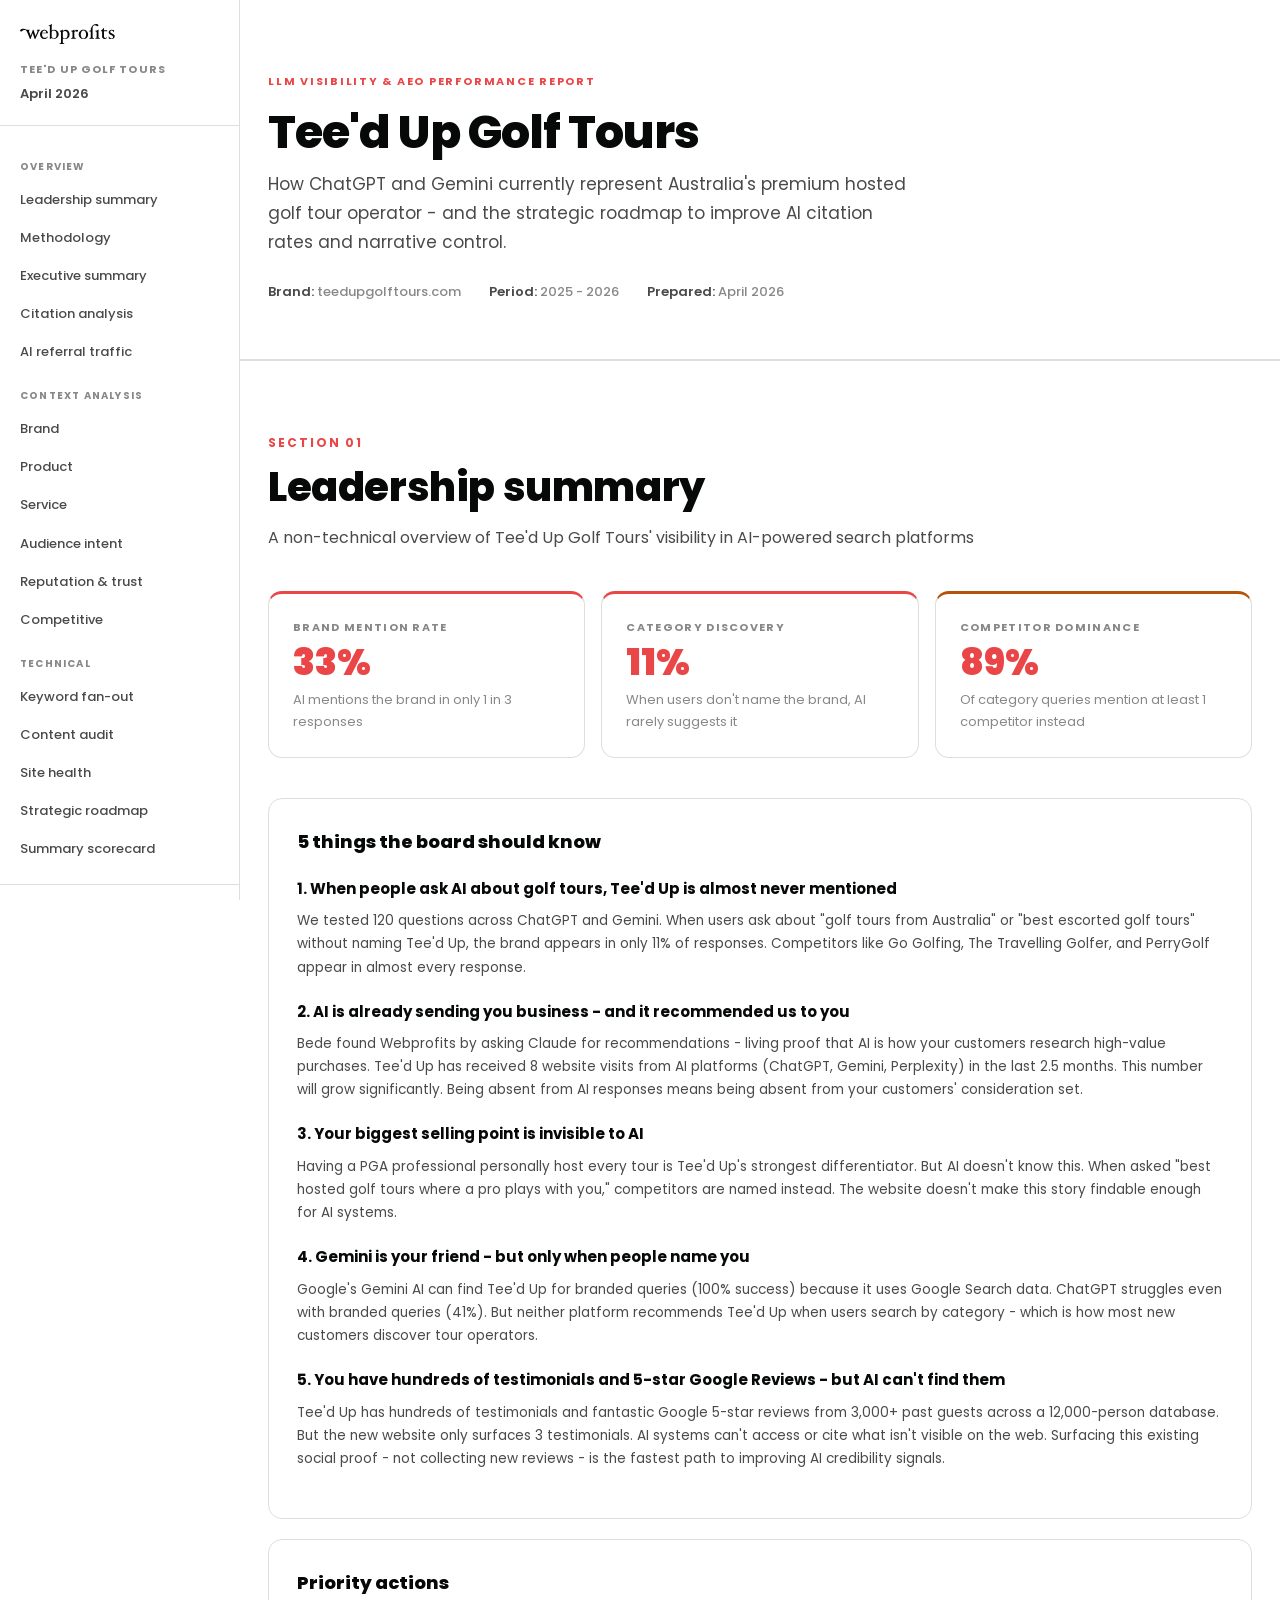
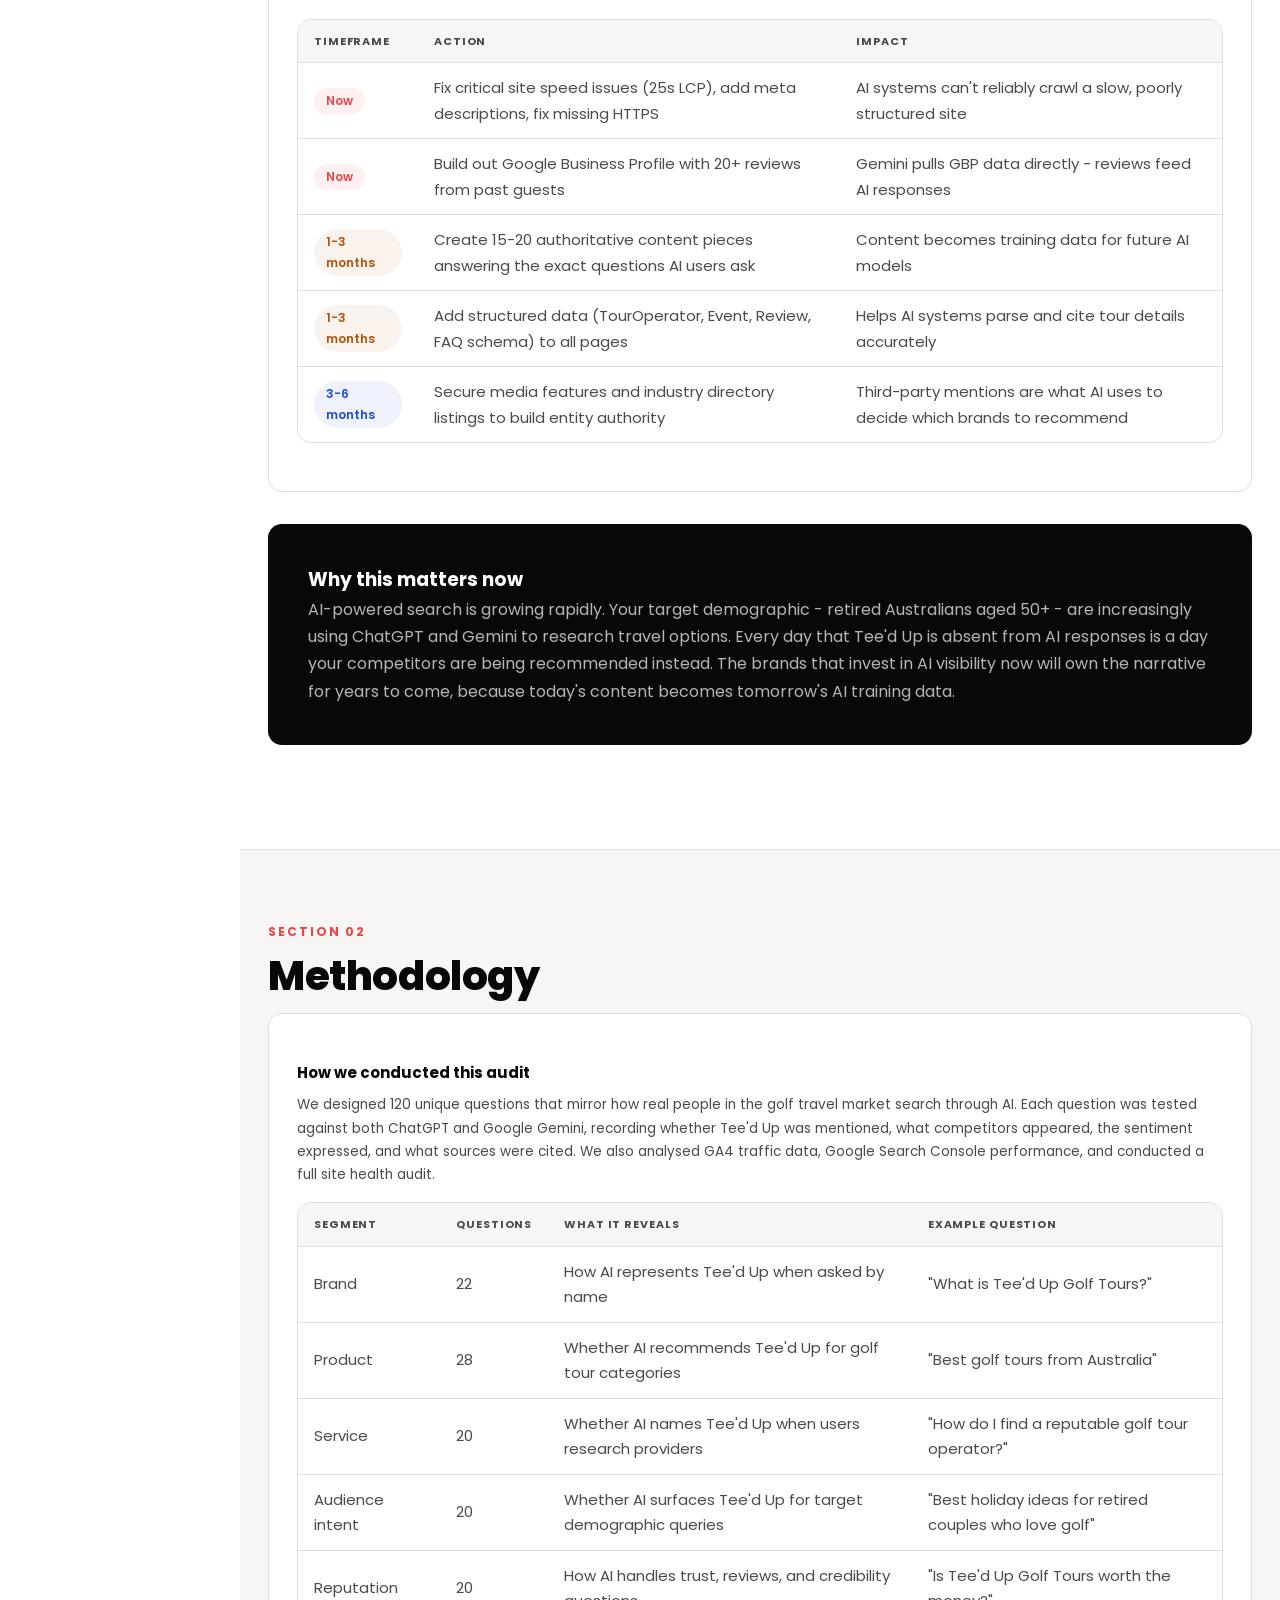
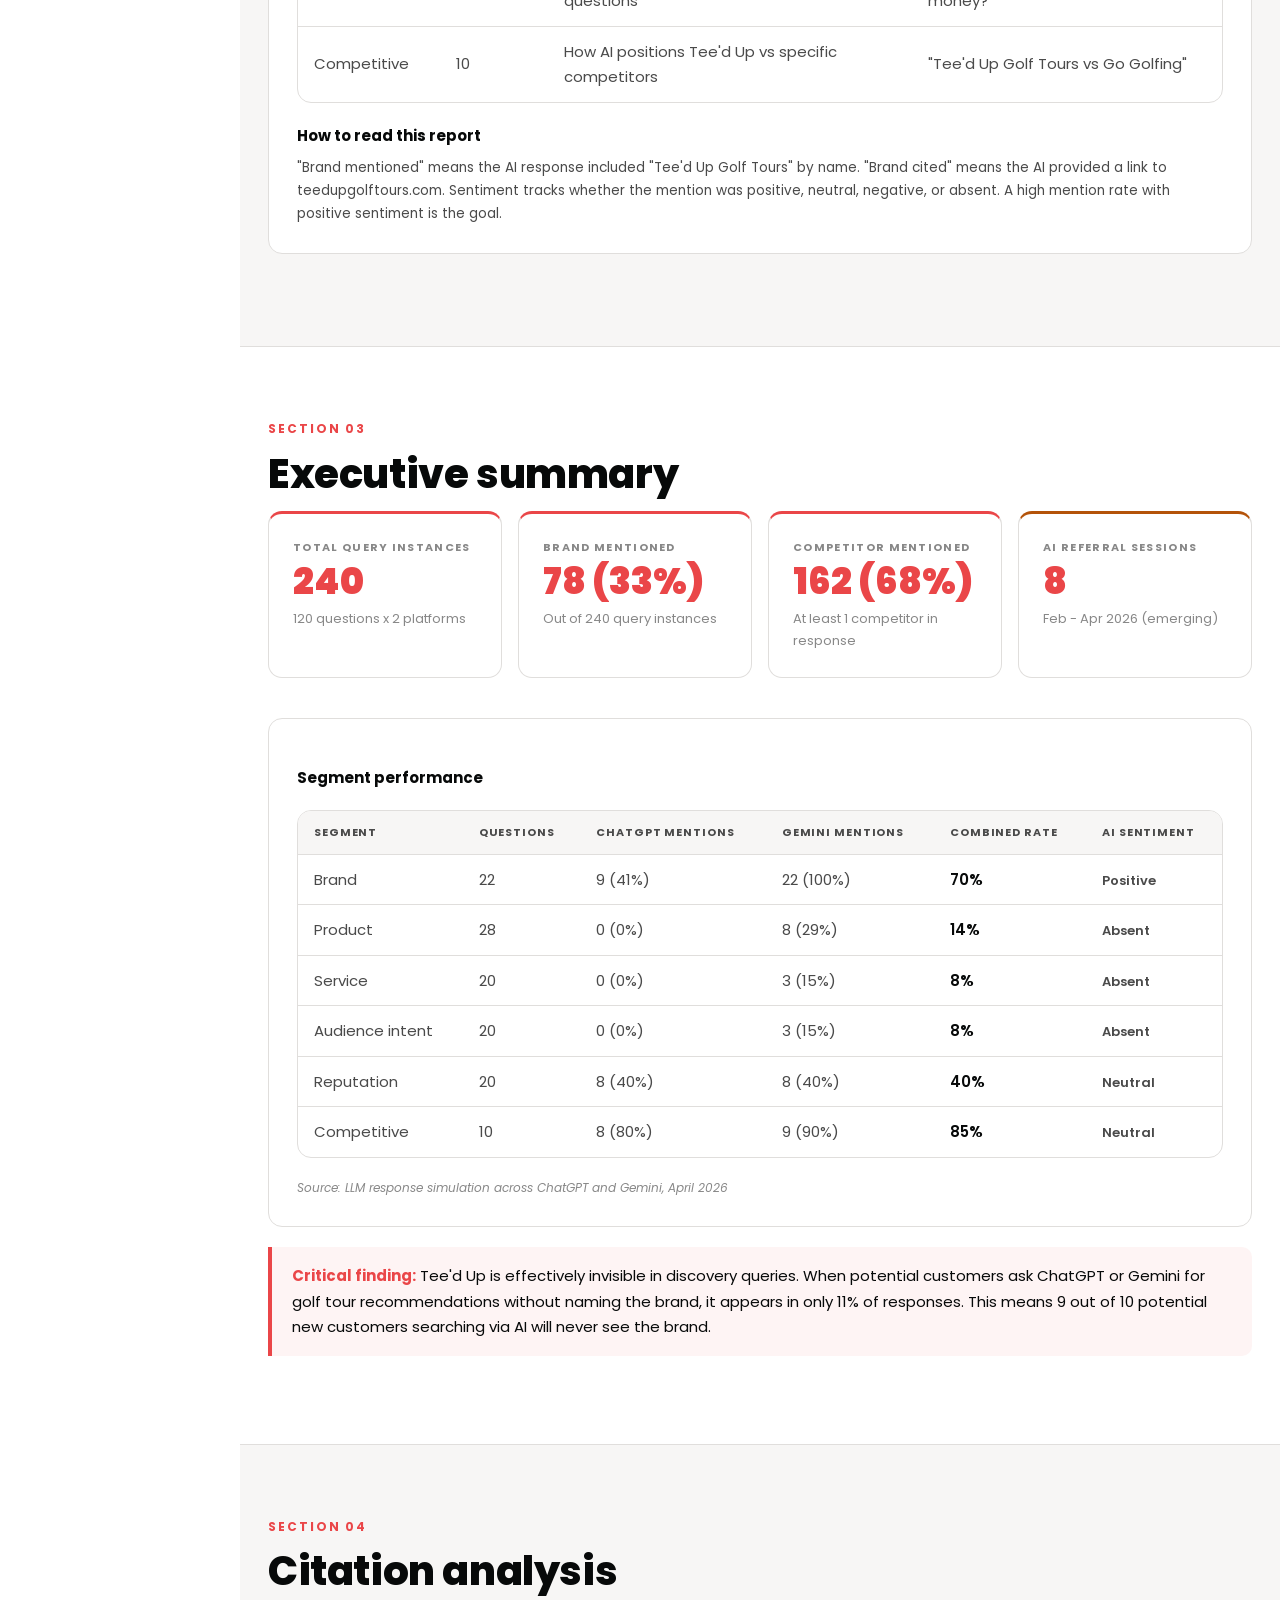
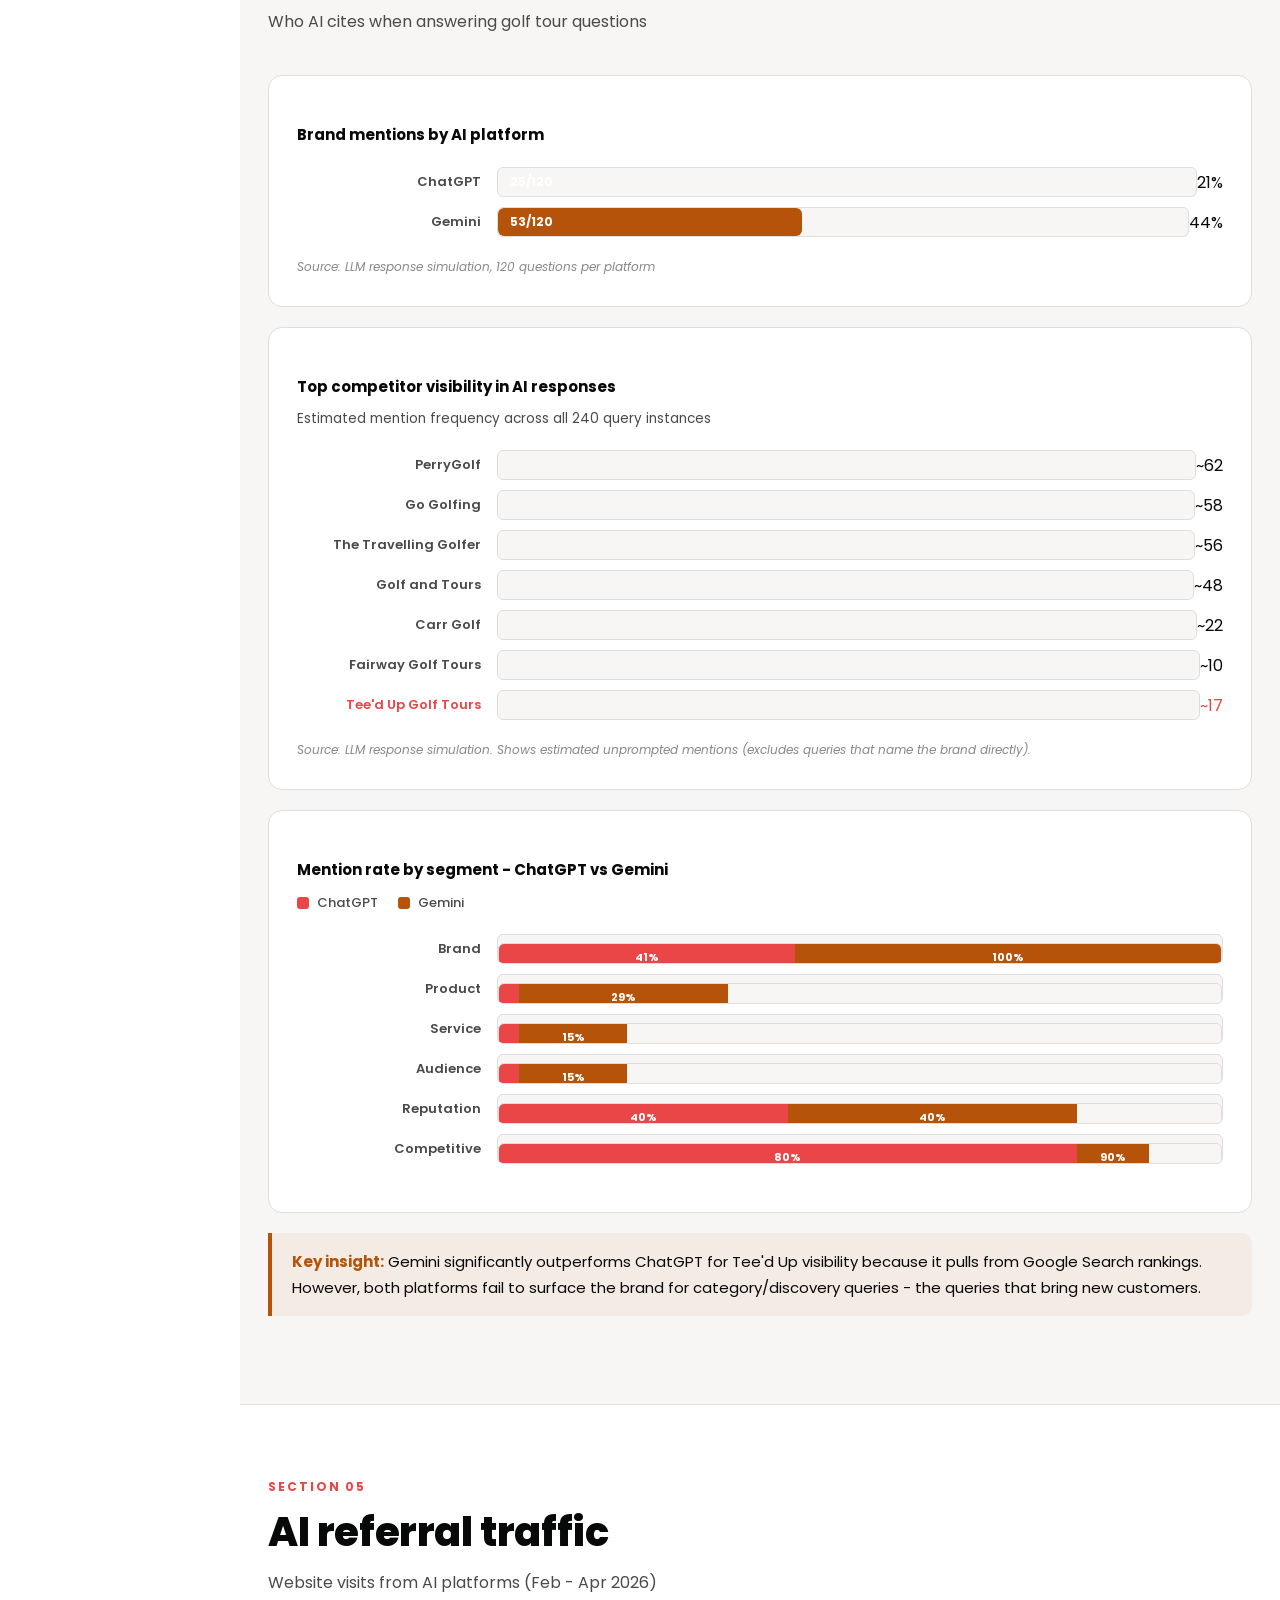
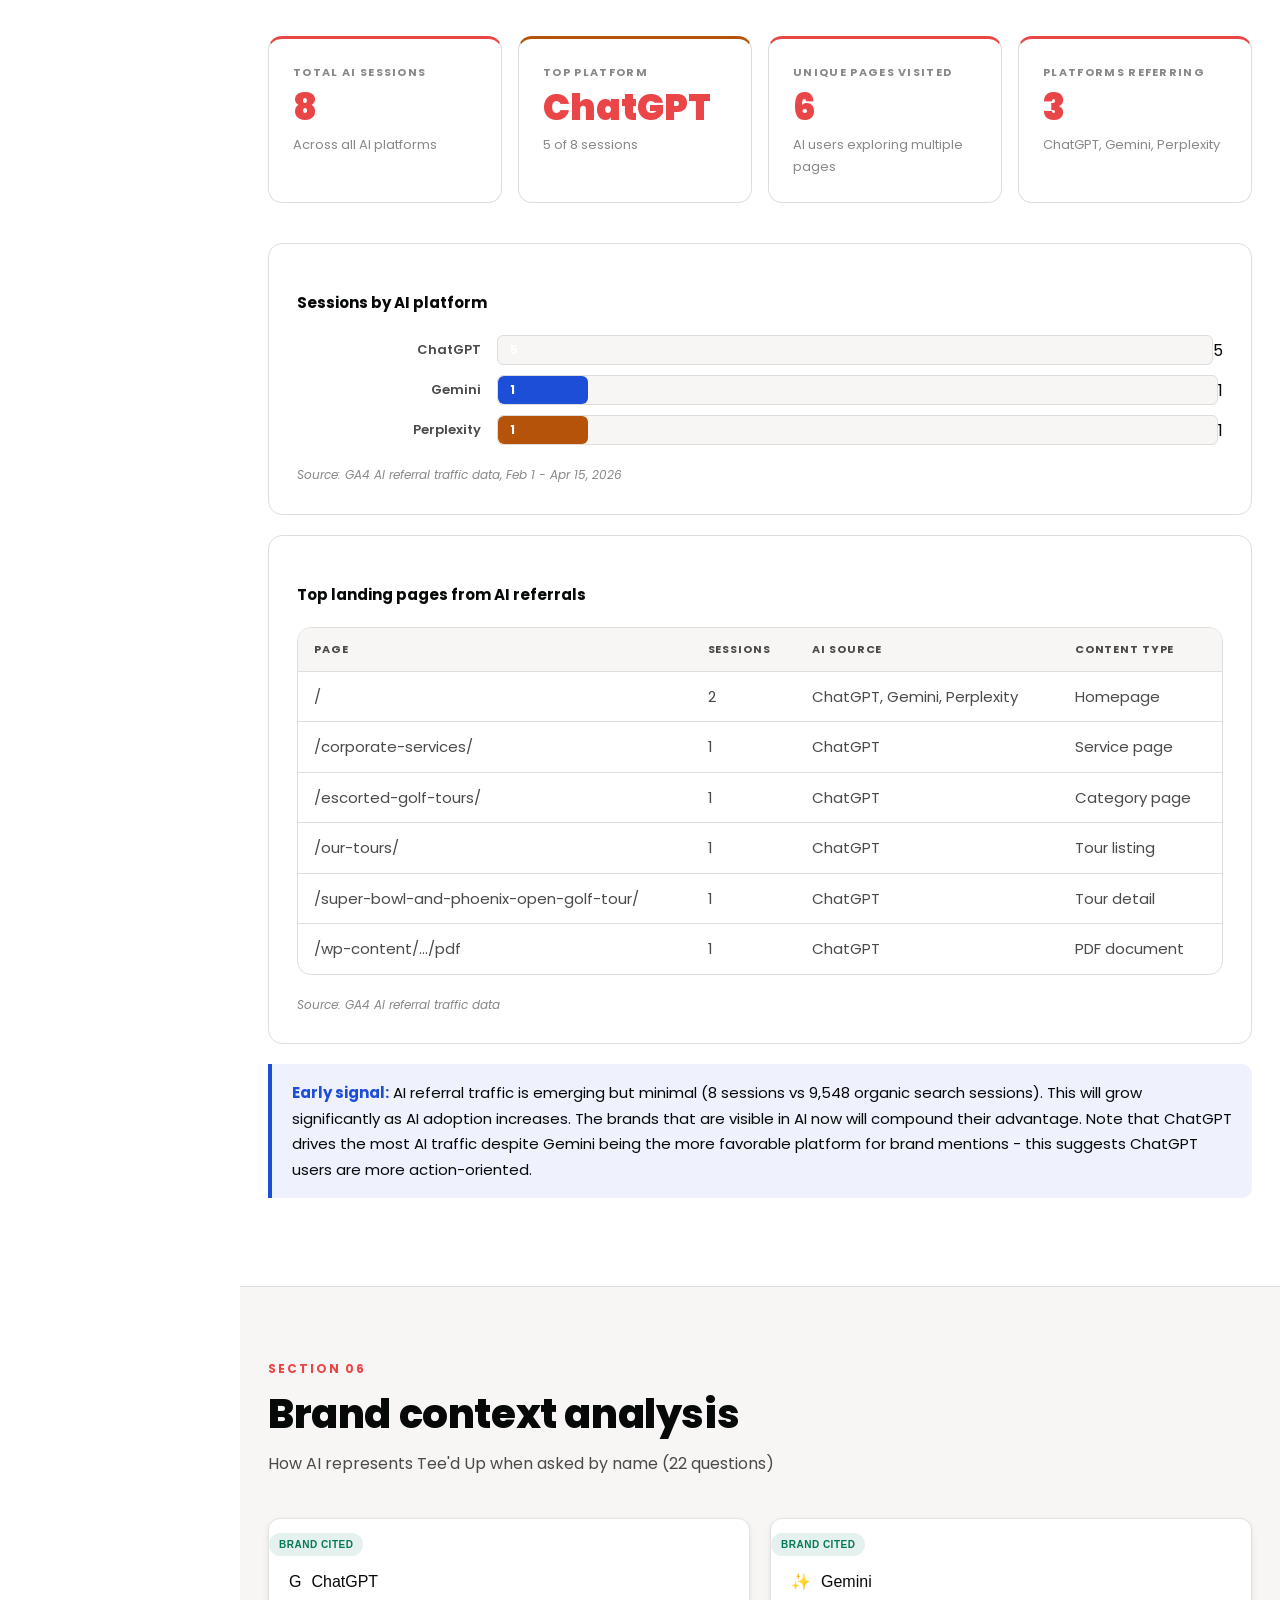
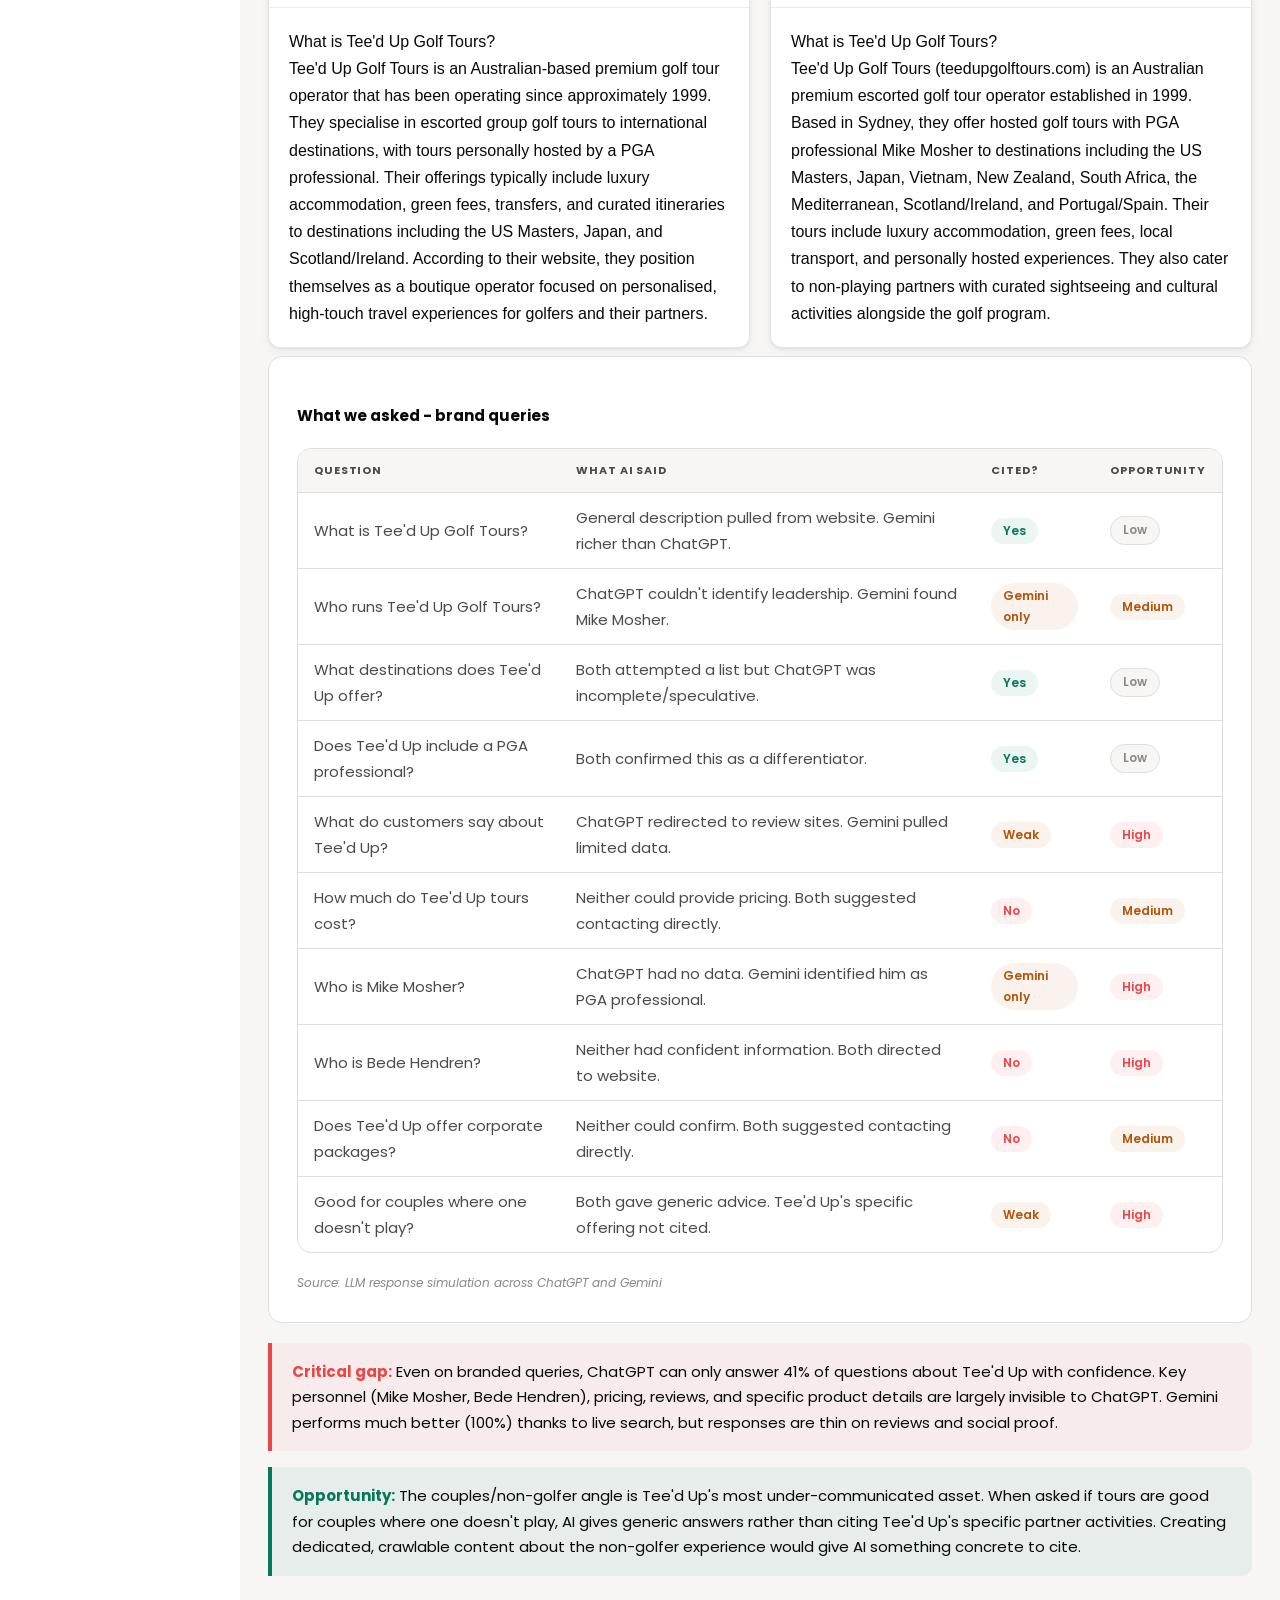
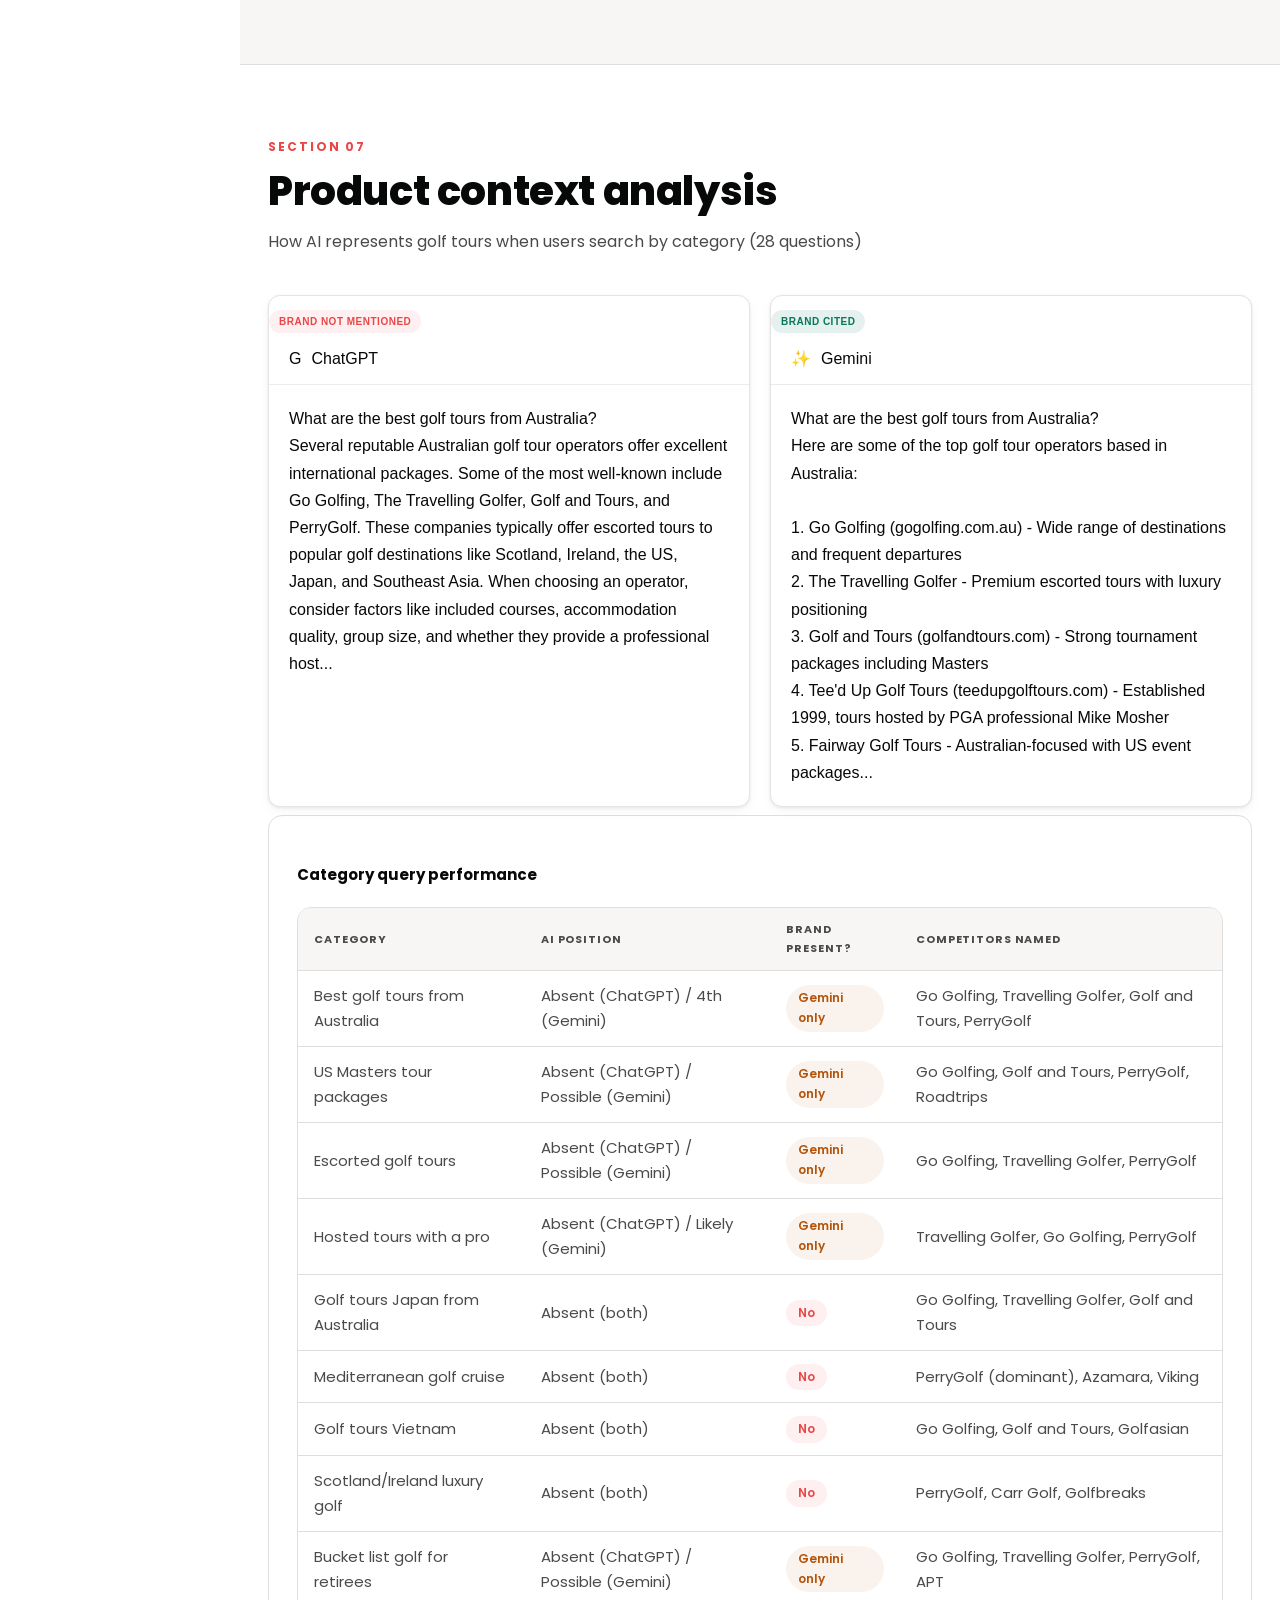
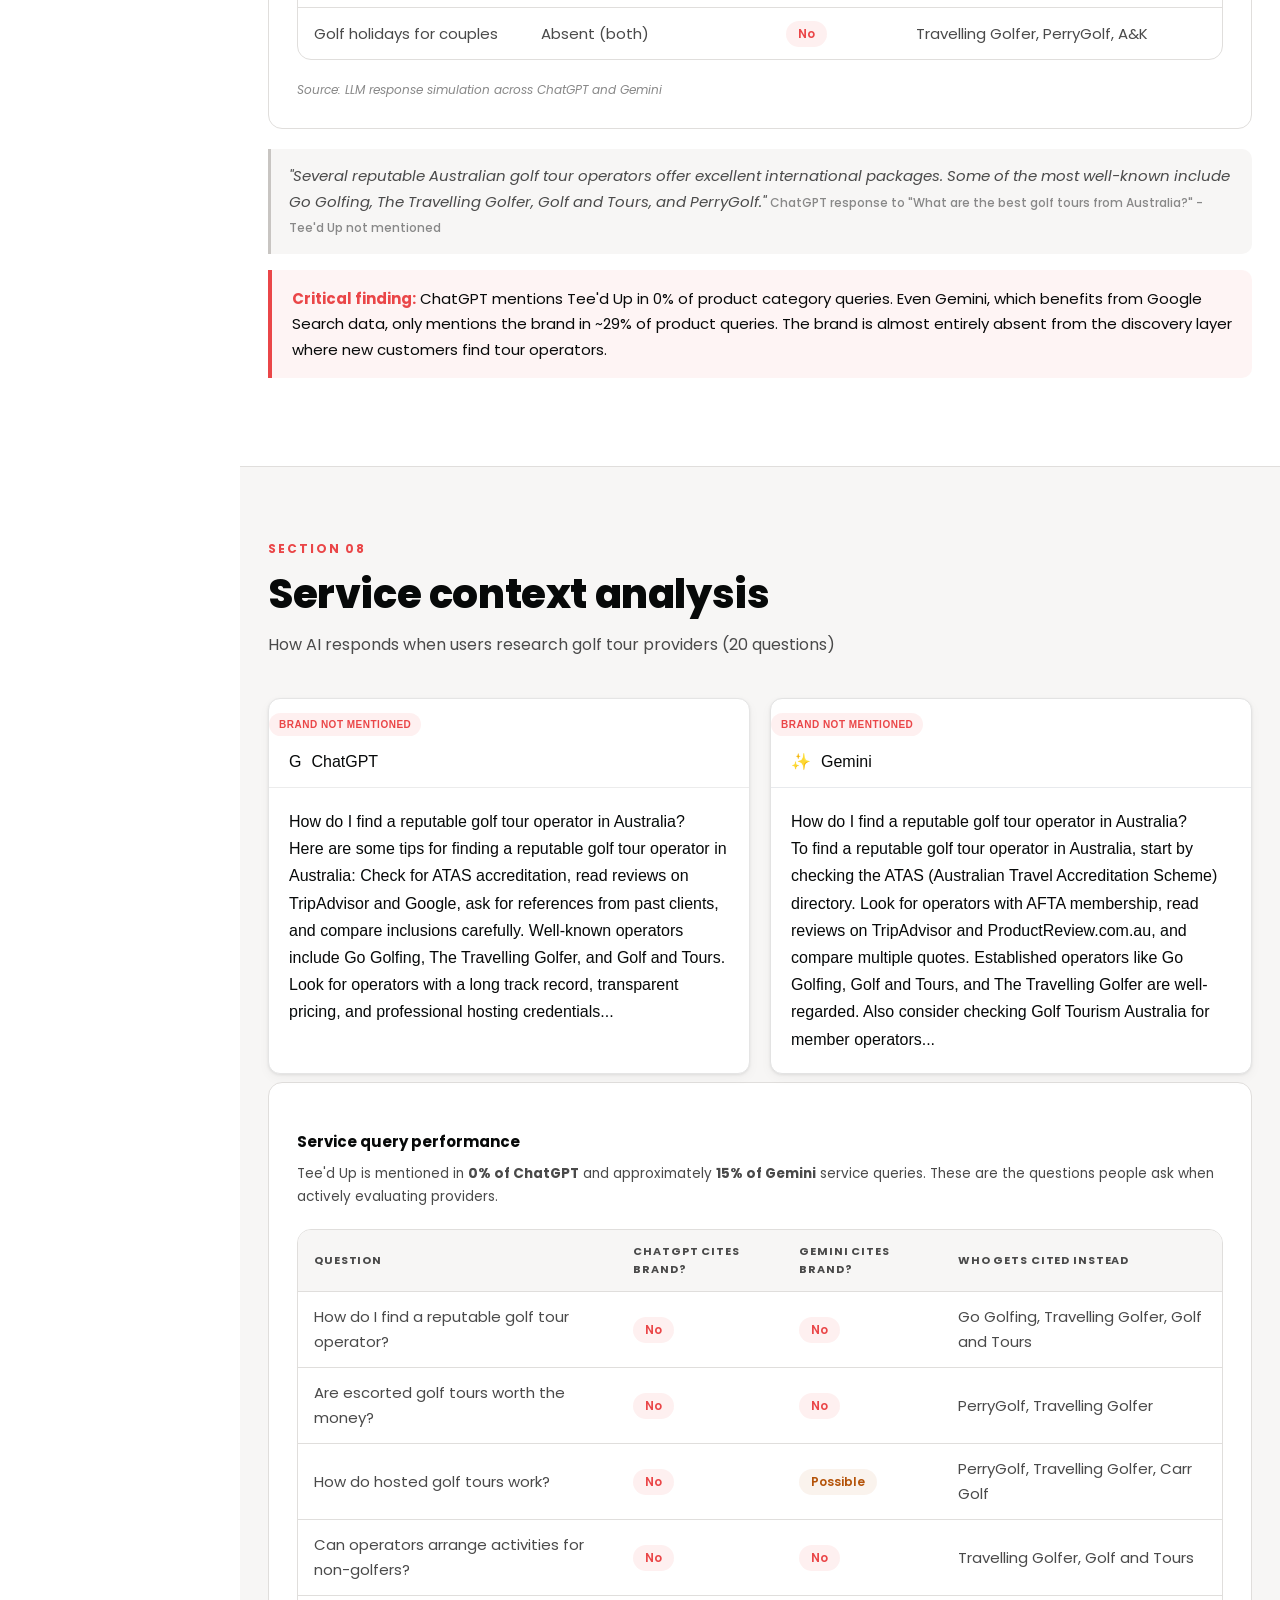
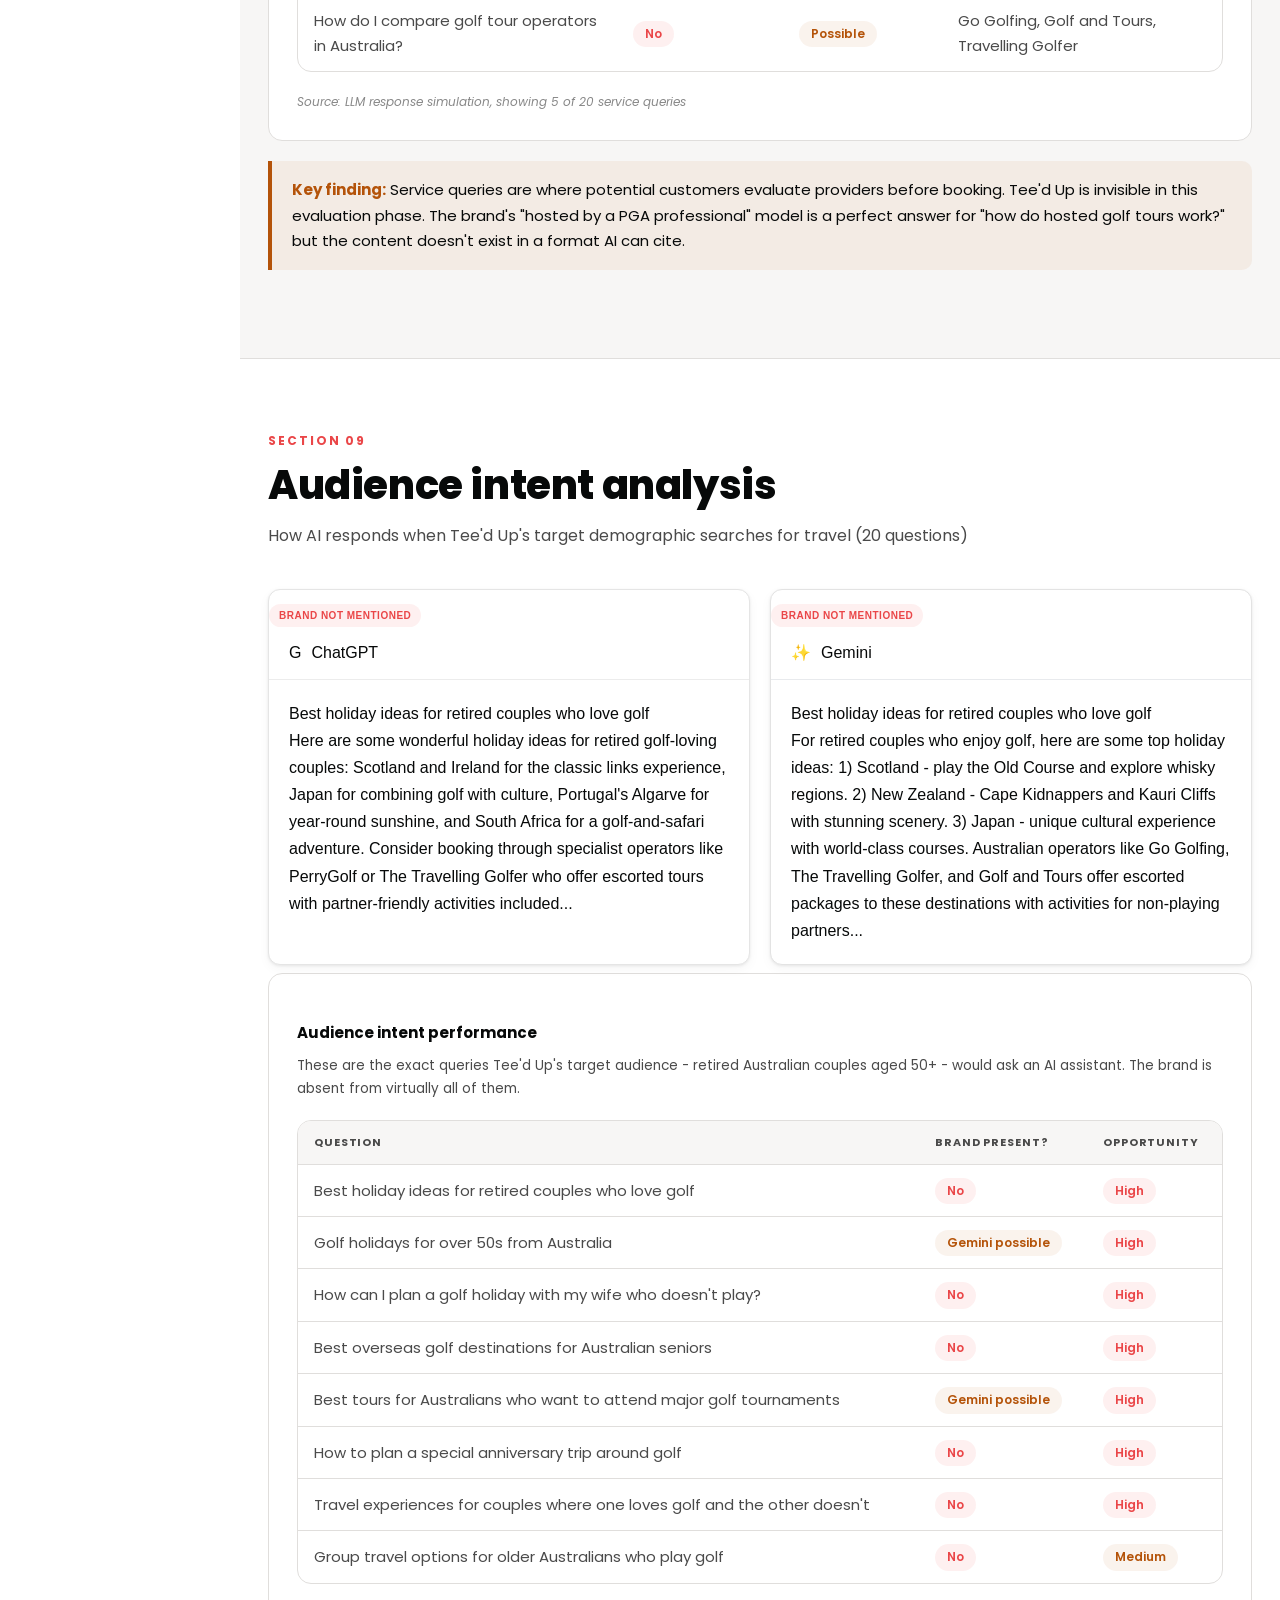
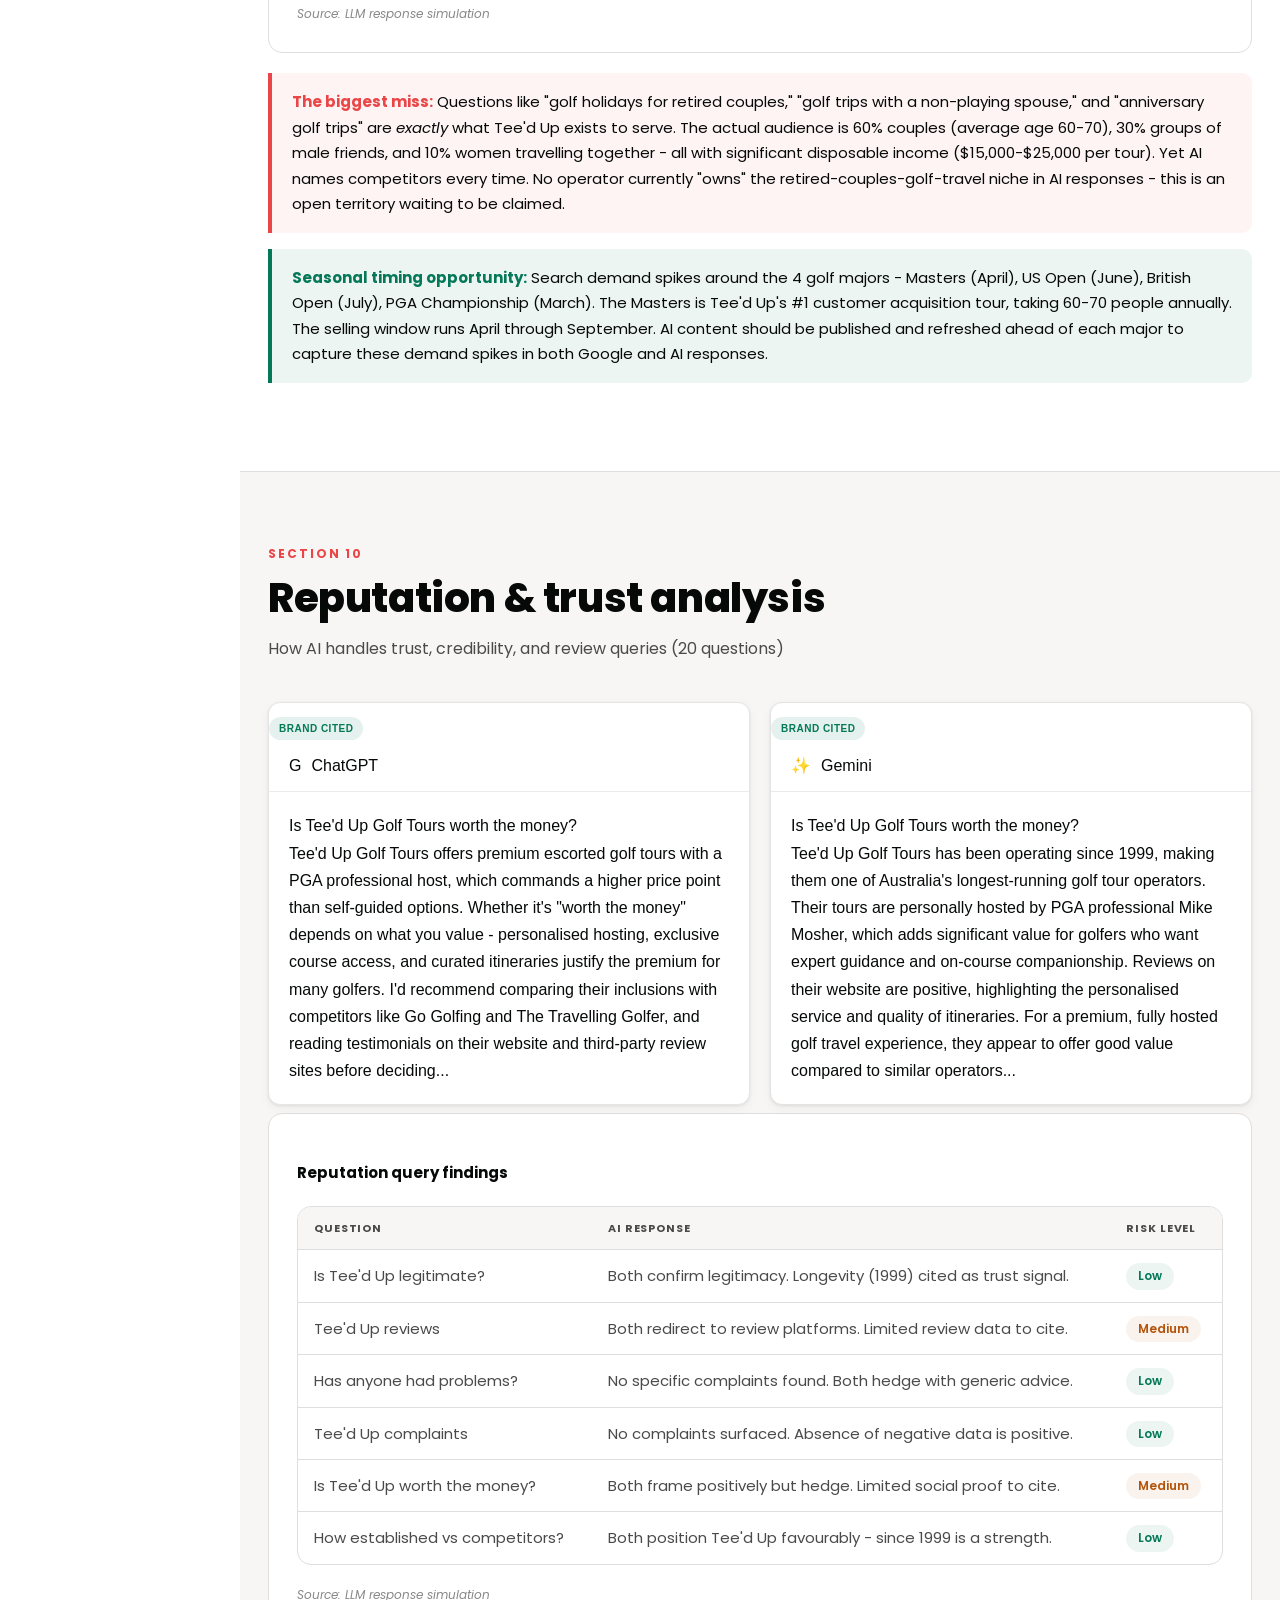
==== teedup-golf-tours-llm-visibility-apr-2026/index.html @ 09fe786c "Add Tee'd Up Golf Tours LLM Visibility & AEO Report - April 2026 Co-Authored-By: Claude Opus 4.6 <no" ====
<!DOCTYPE html>
<html lang="en-AU">
<head>
<meta charset="UTF-8">
<meta name="viewport" content="width=device-width, initial-scale=1.0">
<meta name="robots" content="noindex, nofollow">
<title>LLM Visibility &amp; AEO Performance Report - Tee'd Up Golf Tours</title>
<link rel="icon" type="image/x-icon" href="[data-uri]">
<link rel="preconnect" href="https://fonts.googleapis.com">
<link rel="preconnect" href="https://fonts.gstatic.com" crossorigin>
<link href="https://fonts.googleapis.com/css2?family=Poppins:ital,wght@0,400;0,500;0,600;0,700;0,800;0,900;1,400&display=swap" rel="stylesheet">
<style>
  :root {
    /* Backgrounds */
    --bg-base: #FFFFFF;
    --bg-alt: #F7F6F5;
    --bg-card: #FFFFFF;
    --bg-card-hover: #FAFAF9;

    /* Borders */
    --border: #E0DEDC;
    --border-med: #C8C5C2;
    --border-bright: #AAAAAA;

    /* Text */
    --text-primary: #070909;
    --text-secondary: #4A4A4A;
    --text-muted: #888888;

    /* Brand red */
    --wp: #EA4648;
    --wp-soft: #D63A3C;
    --wp-bg: rgba(234,70,72,0.06);
    --wp-glow: rgba(234,70,72,0.18);

    /* Semantic */
    --green: #047857;
    --green-bg: rgba(4,120,87,0.07);
    --amber: #B45309;
    --amber-bg: rgba(180,83,9,0.07);
    --blue: #1D4ED8;
    --blue-bg: rgba(29,78,216,0.07);

    /* Radius tokens */
    --r-sm: 6px;
    --r-md: 10px;
    --r-lg: 14px;
    --r-xl: 20px;
    --r-full: 999px;

    /* Sidebar */
    --sidebar-w: 240px;
  }

  html { scroll-behavior: smooth; }
  * { margin: 0; padding: 0; box-sizing: border-box; }

  body {
    font-family: 'Poppins', sans-serif;
    color: var(--text-primary);
    background: var(--bg-base);
    line-height: 1.7;
    font-size: 16px;
  }

  /* ===== SIDEBAR ===== */
  .sidebar {
    position: fixed; top: 0; left: 0; bottom: 0;
    width: var(--sidebar-w);
    background: rgba(255,255,255,0.97);
    backdrop-filter: blur(16px); -webkit-backdrop-filter: blur(16px);
    border-right: 1px solid var(--border);
    z-index: 200;
    display: flex; flex-direction: column;
    overflow-y: auto;
  }
  .sidebar-header {
    padding: 24px 20px 20px;
    border-bottom: 1px solid var(--border);
  }
  .sidebar-logo { height: 20px; width: auto; display: block; margin-bottom: 16px; }
  .sidebar-logo path { fill: var(--text-primary) !important; }
  .sidebar-brand {
    font-size: 11px; font-weight: 700; letter-spacing: 0.1em;
    text-transform: uppercase; color: var(--text-muted); margin-bottom: 4px;
  }
  .sidebar-period { font-size: 13px; font-weight: 600; color: var(--text-secondary); }
  .sidebar-nav { flex: 1; padding: 16px 0; }
  .sidebar-nav-label {
    font-size: 10px; font-weight: 700; text-transform: uppercase;
    letter-spacing: 0.12em; color: var(--text-muted);
    padding: 12px 20px 6px; margin-top: 4px;
  }
  .sidebar-section-link {
    display: block; padding: 8px 20px;
    font-size: 13px; font-weight: 500; color: var(--text-secondary);
    text-decoration: none; transition: color .15s, background .15s;
  }
  .sidebar-section-link:hover {
    color: var(--text-primary); background: var(--bg-alt);
  }
  .sidebar-section-link.active {
    color: var(--wp); background: var(--wp-bg); font-weight: 600;
  }
  .sidebar-footer {
    padding: 16px 20px; border-top: 1px solid var(--border);
  }
  .btn-download {
    display: flex; align-items: center; justify-content: center; gap: 6px;
    width: 100%; background: var(--wp); color: #fff; border: none; cursor: pointer;
    font-family: 'Poppins', system-ui, sans-serif;
    font-size: 11px; font-weight: 700; letter-spacing: 0.04em;
    padding: 9px 16px; border-radius: var(--r-full);
    transition: background .15s, transform .1s; white-space: nowrap;
  }
  .btn-download:hover { background: var(--wp-soft); transform: translateY(-1px); }
  .btn-download:active { transform: translateY(0); }
  .btn-download svg { width: 13px; height: 13px; flex-shrink: 0; }

  /* ===== MOBILE HEADER ===== */
  .mobile-header {
    display: none; position: fixed; top: 0; left: 0; right: 0; z-index: 250;
    height: 54px; background: rgba(255,255,255,0.97);
    backdrop-filter: blur(16px); -webkit-backdrop-filter: blur(16px);
    border-bottom: 1px solid var(--border);
    align-items: center; justify-content: space-between; padding: 0 14px;
  }
  .mobile-header-logo { height: 18px; width: auto; }
  .mobile-header-logo path { fill: var(--text-primary) !important; }
  .sidebar-toggle {
    display: none; width: 40px; height: 40px; border-radius: var(--r-md);
    background: none; border: none; color: var(--text-primary);
    cursor: pointer; font-size: 20px; line-height: 1;
  }

  /* ===== MAIN CONTENT ===== */
  .main { margin-left: var(--sidebar-w); }

  /* ===== PRINT HEADER ===== */
  .print-header { display: none; }
  .print-header-inner {
    display: flex; align-items: center; justify-content: space-between;
    padding: 0 0 16px 0; margin-bottom: 28px;
    border-bottom: 2px solid #EA4648;
  }
  .print-header-left { display: flex; flex-direction: column; gap: 2px; }
  .print-header-title { font-size: 11px; font-weight: 700; color: #070909; letter-spacing: 0.02em; }
  .print-header-date { font-size: 10px; font-weight: 500; color: #888; }
  .print-header-logo { height: 22px; width: auto; }

  /* ===== CONTAINER ===== */
  .container { max-width: 1180px; margin: 0 auto; padding: 0 28px; }

  /* ===== HERO ===== */
  .hero {
    padding: 72px 0 56px;
    border-bottom: 1px solid var(--border);
  }
  .hero-label {
    font-size: 11px; font-weight: 700; text-transform: uppercase;
    letter-spacing: 0.16em; color: var(--wp); margin-bottom: 16px;
  }
  .hero h1 {
    font-size: clamp(30px, 4.5vw, 46px); font-weight: 800;
    line-height: 1.12; color: var(--text-primary);
    letter-spacing: -0.02em; margin-bottom: 12px;
  }
  .hero-subtitle {
    font-size: 17px; color: var(--text-secondary); font-weight: 400;
    margin-bottom: 24px; max-width: 640px;
  }
  .hero-meta {
    display: flex; gap: 28px; flex-wrap: wrap;
  }
  .hero-meta-item {
    font-size: 13px; color: var(--text-muted); font-weight: 500;
  }
  .hero-meta-item strong {
    color: var(--text-secondary); font-weight: 600;
  }

  /* ===== SECTIONS ===== */
  section { padding: 72px 0; }
  section.alt { background: var(--bg-alt); }
  section + section { border-top: 1px solid var(--border); }

  .section-label {
    font-size: 12px; font-weight: 700; text-transform: uppercase;
    letter-spacing: 0.16em; color: var(--wp); display: block; margin-bottom: 12px;
  }
  .section-title {
    font-size: clamp(26px, 4vw, 40px); font-weight: 800;
    line-height: 1.12; color: var(--text-primary);
    letter-spacing: -0.01em; margin-bottom: 14px;
  }
  .section-desc {
    font-size: 16px; color: var(--text-secondary);
    margin-bottom: 40px; max-width: 720px; line-height: 1.7;
  }

  /* ===== AI CHAT MOCKUPS ===== */
  .ai-mockup-row {
    display: grid;
    grid-template-columns: 1fr 1fr;
    gap: 20px;
    margin-top: 20px;
    margin-bottom: 8px;
  }
  @media (max-width: 900px) {
    .ai-mockup-row { grid-template-columns: 1fr; }
  }

  /* --- Shared chat frame --- */
  .ai-chat {
    border-radius: 12px;
    overflow: hidden;
    font-family: -apple-system, BlinkMacSystemFont, 'Segoe UI', Roboto, sans-serif;
    position: relative;
    box-shadow: 0 1px 3px rgba(0,0,0,0.08), 0 4px 12px rgba(0,0,0,0.04);
  }

  /* --- ChatGPT skin --- */
  .ai-chat.skin-chatgpt {
    background: #ffffff;
    border: 1px solid #e5e5e5;
  }
  .ai-chat.skin-chatgpt .ai-chat-header {
    padding: 12px 20px;
    border-bottom: 1px solid #ececec;
    display: flex; align-items: center; gap: 10px;
    background: #fff;
  }
  .ai-chat.skin-chatgpt .gpt-icon {
    width: 22px; height: 22px; border-radius: 50%;
    background: #000; display: flex; align-items: center; justify-content: center;
  }
  .ai-chat.skin-chatgpt .gpt-icon svg { width: 14px; height: 14px; }
  .ai-chat.skin-chatgpt .ai-chat-name {
    font-size: 13px; font-weight: 600; color: #1a1a1a; letter-spacing: -0.01em;
  }
  .ai-chat.skin-chatgpt .ai-chat-body {
    padding: 20px; max-width: 680px; margin: 0 auto;
  }
  .ai-chat.skin-chatgpt .ai-chat-question {
    display: flex; justify-content: flex-end; margin-bottom: 20px;
  }
  .ai-chat.skin-chatgpt .ai-chat-question span {
    background: #f4f4f4; border-radius: 20px; padding: 10px 18px;
    font-size: 13px; color: #1a1a1a; max-width: 85%; line-height: 1.5;
  }
  .ai-chat.skin-chatgpt .ai-chat-response {
    display: flex; gap: 14px; align-items: flex-start;
  }
  .ai-chat.skin-chatgpt .ai-chat-response .gpt-avatar {
    width: 28px; height: 28px; min-width: 28px; border-radius: 50%;
    background: #000; display: flex; align-items: center; justify-content: center;
    margin-top: 2px;
  }
  .ai-chat.skin-chatgpt .ai-chat-response .gpt-avatar svg { width: 16px; height: 16px; }
  .ai-chat.skin-chatgpt .ai-chat-answer {
    font-size: 13px; line-height: 1.7; color: #374151;
    max-height: 260px; overflow: hidden; position: relative;
  }
  .ai-chat.skin-chatgpt .ai-chat-answer strong { color: #111827; font-weight: 600; }
  .ai-chat.skin-chatgpt .ai-chat-answer p { margin-bottom: 10px; }
  .ai-chat.skin-chatgpt .ai-chat-answer p:last-child { margin-bottom: 0; }
  .ai-chat.skin-chatgpt .ai-chat-answer::after {
    content: ''; position: absolute; bottom: 0; left: 0; right: 0;
    height: 50px; background: linear-gradient(transparent, #ffffff);
    pointer-events: none;
  }

  /* --- Gemini skin --- */
  .ai-chat.skin-gemini {
    background: #ffffff;
    border: 1px solid #e3e3e3;
  }
  .ai-chat.skin-gemini .ai-chat-header {
    padding: 12px 20px;
    border-bottom: 1px solid #e8eaed;
    display: flex; align-items: center; gap: 10px;
    background: #fff;
  }
  .ai-chat.skin-gemini .gemini-icon {
    width: 22px; height: 22px; display: flex; align-items: center; justify-content: center;
  }
  .ai-chat.skin-gemini .gemini-icon svg { width: 20px; height: 20px; }
  .ai-chat.skin-gemini .ai-chat-name {
    font-size: 13px; font-weight: 500; color: #1f1f1f; letter-spacing: -0.01em;
  }
  .ai-chat.skin-gemini .ai-chat-body {
    padding: 20px; max-width: 680px; margin: 0 auto;
  }
  .ai-chat.skin-gemini .ai-chat-question {
    display: flex; align-items: flex-start; gap: 12px; margin-bottom: 20px;
  }
  .ai-chat.skin-gemini .ai-chat-question .user-avatar {
    width: 28px; height: 28px; min-width: 28px; border-radius: 50%;
    background: #1a73e8; display: flex; align-items: center; justify-content: center;
    color: #fff; font-size: 12px; font-weight: 600;
  }
  .ai-chat.skin-gemini .ai-chat-question span {
    font-size: 13px; color: #1f1f1f; line-height: 1.5; padding-top: 4px;
  }
  .ai-chat.skin-gemini .ai-chat-response {
    display: flex; gap: 12px; align-items: flex-start;
  }
  .ai-chat.skin-gemini .ai-chat-response .gemini-avatar {
    width: 28px; height: 28px; min-width: 28px; display: flex;
    align-items: center; justify-content: center; margin-top: 2px;
  }
  .ai-chat.skin-gemini .ai-chat-response .gemini-avatar svg { width: 20px; height: 20px; }
  .ai-chat.skin-gemini .ai-chat-answer {
    font-size: 13px; line-height: 1.7; color: #3c4043;
    max-height: 260px; overflow: hidden; position: relative;
  }
  .ai-chat.skin-gemini .ai-chat-answer strong { color: #202124; font-weight: 600; }
  .ai-chat.skin-gemini .ai-chat-answer p { margin-bottom: 10px; }
  .ai-chat.skin-gemini .ai-chat-answer p:last-child { margin-bottom: 0; }
  .ai-chat.skin-gemini .ai-chat-answer::after {
    content: ''; position: absolute; bottom: 0; left: 0; right: 0;
    height: 50px; background: linear-gradient(transparent, #ffffff);
    pointer-events: none;
  }

  /* --- Tags --- */
  .ai-chat-tag {
    display: inline-block;
    font-size: 10px;
    font-weight: 700;
    text-transform: uppercase;
    letter-spacing: 0.05em;
    padding: 3px 10px;
    border-radius: var(--r-full);
    margin-top: 14px;
  }
  .ai-chat-tag.cited { background: rgba(4,120,87,0.1); color: var(--green); }
  .ai-chat-tag.not-cited { background: rgba(234,70,72,0.08); color: var(--wp); }
  .ai-chat-tag.negative { background: rgba(234,70,72,0.08); color: var(--wp); }

  /* ===== STATS GRID (scorecards) ===== */
  .stats-grid {
    display: grid;
    grid-template-columns: repeat(auto-fit, minmax(200px, 1fr));
    gap: 16px; margin-bottom: 40px;
  }
  .stat-card {
    background: var(--bg-card);
    border: 1px solid var(--border);
    border-radius: var(--r-lg);
    padding: 24px;
    transition: all 0.2s;
  }
  .stat-card:hover {
    border-color: var(--border-med);
    box-shadow: 0 4px 20px rgba(0,0,0,0.06);
  }
  .stat-card.accent { border-top: 3px solid var(--wp); }
  .stat-card.alert { border-top: 3px solid var(--wp); }
  .stat-card.warn { border-top: 3px solid var(--amber); }
  .stat-card.good { border-top: 3px solid var(--green); }
  .stat-label {
    font-size: 11px; font-weight: 700; text-transform: uppercase;
    letter-spacing: 0.12em; color: var(--text-muted); margin-bottom: 8px;
  }
  .stat-value {
    font-size: 36px; font-weight: 900; line-height: 1;
    color: var(--wp);
  }
  .stat-value .sub {
    font-size: 16px; font-weight: 700;
  }
  .stat-note {
    font-size: 13px; color: var(--text-muted); margin-top: 8px;
    font-weight: 400;
  }

  /* ===== CARDS ===== */
  .card {
    background: var(--bg-card);
    border: 1px solid var(--border);
    border-radius: var(--r-lg);
    padding: 28px;
    margin-bottom: 20px;
  }
  .card:hover {
    border-color: var(--border-med);
    box-shadow: 0 4px 20px rgba(0,0,0,0.06);
  }
  .card h3 {
    font-size: 18px; font-weight: 800; margin-bottom: 6px;
    color: var(--text-primary);
  }
  .card h4 {
    font-size: 15px; font-weight: 700; margin: 18px 0 8px;
    color: var(--text-primary);
  }

  /* ===== CALLOUT (finding/opportunity) ===== */
  .finding {
    background: var(--amber-bg); border-left: 4px solid var(--amber);
    border-radius: 0 var(--r-md) var(--r-md) 0;
    padding: 16px 20px; margin: 16px 0;
    font-size: 15px;
  }
  .finding strong { font-weight: 700; color: var(--amber); }
  .opportunity {
    background: var(--green-bg); border-left: 4px solid var(--green);
    border-radius: 0 var(--r-md) var(--r-md) 0;
    padding: 16px 20px; margin: 16px 0;
    font-size: 15px;
  }
  .opportunity strong { font-weight: 700; color: var(--green); }
  .callout-red {
    background: rgba(234,70,72,0.06); border-left: 4px solid var(--wp);
    border-radius: 0 var(--r-md) var(--r-md) 0;
    padding: 16px 20px; margin: 16px 0;
    font-size: 15px;
  }
  .callout-red strong { font-weight: 700; color: var(--wp); }
  .callout-blue {
    background: var(--blue-bg); border-left: 4px solid var(--blue);
    border-radius: 0 var(--r-md) var(--r-md) 0;
    padding: 16px 20px; margin: 16px 0;
    font-size: 15px;
  }
  .callout-blue strong { font-weight: 700; color: var(--blue); }

  /* ===== TABLES ===== */
  .table-wrap {
    border: 1px solid var(--border);
    border-radius: var(--r-lg);
    overflow: hidden; margin: 20px 0;
  }
  table {
    width: 100%; border-collapse: collapse; font-size: 15px;
  }
  thead th {
    background: var(--bg-alt);
    color: var(--text-secondary);
    padding: 12px 16px; text-align: left;
    font-weight: 700; font-size: 11px;
    text-transform: uppercase; letter-spacing: 0.08em;
    border-bottom: 1px solid var(--border);
  }
  tbody td {
    padding: 12px 16px; border-bottom: 1px solid var(--border);
    color: var(--text-secondary);
  }
  tbody tr:last-child td { border-bottom: none; }
  tbody tr:hover { background: var(--bg-alt); }
  tbody td strong { color: var(--text-primary); font-weight: 600; }

  /* ===== TAGS / PILLS ===== */
  .tag {
    display: inline-block; padding: 3px 12px;
    border-radius: var(--r-full);
    font-size: 12px; font-weight: 600;
  }
  .tag-red { background: rgba(234,70,72,0.08); color: var(--wp); }
  .tag-green { background: var(--green-bg); color: var(--green); }
  .tag-amber { background: var(--amber-bg); color: var(--amber); }
  .tag-blue { background: var(--blue-bg); color: var(--blue); }
  .tag-grey { background: var(--bg-alt); color: var(--text-muted); border: 1px solid var(--border); }

  /* ===== SENTIMENT INDICATORS ===== */
  .sentiment {
    display: inline-flex; align-items: center; gap: 6px;
    font-size: 13px; font-weight: 600;
  }
  .sentiment-dot {
    width: 8px; height: 8px; border-radius: 50%; flex-shrink: 0;
  }
  .sentiment-positive .sentiment-dot { background: var(--green); }
  .sentiment-negative .sentiment-dot { background: var(--wp); }
  .sentiment-neutral .sentiment-dot { background: var(--amber); }
  .sentiment-absent .sentiment-dot { background: var(--text-muted); }

  /* ===== BAR CHARTS ===== */
  .bar-chart { margin: 20px 0; }
  .bar-row {
    display: flex; align-items: center; margin-bottom: 10px;
  }
  .bar-label {
    width: 200px; min-width: 200px;
    font-size: 13px; font-weight: 600; color: var(--text-secondary);
    text-align: right; padding-right: 16px;
  }
  .bar-track {
    flex: 1; height: 30px; background: var(--bg-alt);
    border-radius: var(--r-sm); overflow: hidden;
    border: 1px solid var(--border);
  }
  .bar-fill {
    height: 100%; border-radius: var(--r-sm);
    display: flex; align-items: center; padding-left: 12px;
    font-size: 12px; font-weight: 700; color: #fff;
    min-width: 36px;
  }
  .bar-fill.wp { background: var(--wp); }
  .bar-fill.navy { background: var(--text-primary); }
  .bar-fill.green { background: var(--green); }
  .bar-fill.amber { background: var(--amber); }
  .bar-fill.muted { background: var(--text-muted); }
  .bar-fill.blue { background: var(--blue); }

  /* ===== STACKED BAR ===== */
  .stacked-bar {
    display: flex; height: 30px;
    border-radius: var(--r-sm); overflow: hidden;
    border: 1px solid var(--border);
    margin: 8px 0;
  }
  .stacked-segment {
    display: flex; align-items: center; justify-content: center;
    font-size: 11px; font-weight: 700; color: #fff;
    min-width: 20px;
  }

  /* ===== AI QUOTE ===== */
  .ai-quote {
    background: var(--bg-alt); border-left: 3px solid var(--border-med);
    padding: 14px 18px; margin: 14px 0;
    border-radius: 0 var(--r-md) var(--r-md) 0;
    font-style: italic; font-size: 15px; color: var(--text-secondary);
  }
  .ai-quote .source {
    font-style: normal; font-size: 12px; color: var(--text-muted);
    margin-top: 8px; font-weight: 500;
  }

  /* ===== SOURCE NOTE ===== */
  .source-note {
    font-size: 12px; color: var(--text-muted); margin-top: 10px;
    font-style: italic;
  }

  /* ===== ROADMAP ===== */
  .roadmap-item {
    display: flex; gap: 20px; margin-bottom: 24px;
    padding-bottom: 24px;
    border-bottom: 1px solid var(--border);
  }
  .roadmap-item:last-child { border-bottom: none; padding-bottom: 0; }
  .roadmap-num {
    width: 40px; height: 40px; border-radius: 50%;
    display: flex; align-items: center; justify-content: center;
    font-size: 15px; font-weight: 800; color: #fff;
    flex-shrink: 0;
  }
  .roadmap-num.p1 { background: var(--wp); }
  .roadmap-num.p2 { background: var(--amber); }
  .roadmap-num.p3 { background: var(--blue); }
  .roadmap-content h4 {
    font-size: 16px; font-weight: 700; margin-bottom: 6px;
    color: var(--text-primary);
  }
  .roadmap-content p { font-size: 15px; color: var(--text-secondary); }
  .roadmap-tags { margin-top: 8px; display: flex; gap: 6px; flex-wrap: wrap; }

  /* ===== LEGEND ===== */
  .legend { display: flex; gap: 20px; margin: 10px 0; flex-wrap: wrap; }
  .legend-item {
    display: flex; align-items: center; gap: 8px;
    font-size: 13px; font-weight: 500; color: var(--text-secondary);
  }
  .legend-dot {
    width: 12px; height: 12px; border-radius: 3px; flex-shrink: 0;
  }

  /* ===== TWO COL ===== */
  .two-col { display: grid; grid-template-columns: 1fr 1fr; gap: 20px; }

  /* ===== HR ===== */
  hr.divider { border: none; border-top: 1px solid var(--border); margin: 28px 0; }

  /* ===== FOOTER ===== */
  .footer {
    background: var(--text-primary); padding: 48px 0 32px;
    border-top: 1px solid var(--border);
  }
  .footer p {
    color: rgba(255,255,255,0.4); font-size: 13px;
    text-align: center;
  }
  .footer .tagline {
    color: rgba(255,255,255,0.6); font-size: 14px;
    font-style: italic; margin-bottom: 12px;
  }
  .footer .legal {
    color: rgba(255,255,255,0.3); font-size: 11px;
    margin-top: 16px;
  }

  /* ===== BOTTOM LINE CTA ===== */
  .bottom-line {
    background: var(--text-primary); color: #fff;
    border-radius: var(--r-lg); padding: 40px;
    margin: 32px 0;
  }
  .bottom-line h2 {
    color: #fff; font-size: 22px; font-weight: 800;
    margin-bottom: 14px;
  }
  .bottom-line p {
    color: rgba(255,255,255,0.7); font-size: 16px;
    line-height: 1.7;
  }
  .bottom-line .source-note {
    color: rgba(255,255,255,0.35); margin-top: 20px;
  }

  /* ===== AUDIT TABS ===== */
  .audit-tabs {
    display: flex; gap: 0; margin-bottom: 32px;
    border-bottom: 2px solid var(--border);
  }
  .audit-tab {
    padding: 14px 24px; font-size: 14px; font-weight: 700;
    color: var(--text-muted); cursor: pointer;
    border-bottom: 3px solid transparent;
    margin-bottom: -2px; transition: all 0.2s;
    background: none; border-top: none; border-left: none; border-right: none;
    font-family: 'Poppins', sans-serif;
  }
  .audit-tab:hover { color: var(--text-primary); background: var(--bg-alt); }
  .audit-tab.active {
    color: var(--wp); border-bottom-color: var(--wp);
  }
  .audit-tab .tab-score {
    display: inline-block; margin-left: 8px;
    padding: 2px 8px; border-radius: var(--r-full);
    font-size: 11px; font-weight: 700;
  }
  .audit-tab .tab-score.score-red { background: rgba(234,70,72,0.1); color: var(--wp); }
  .audit-tab .tab-score.score-amber { background: var(--amber-bg); color: var(--amber); }
  .audit-tab .tab-score.score-green { background: var(--green-bg); color: var(--green); }
  .audit-panel { display: none; }
  .audit-panel.active { display: block; }

  /* ===== RESPONSIVE ===== */
  @media (max-width: 1024px) {
    .two-col { grid-template-columns: 1fr 1fr; }
  }
  @media (max-width: 768px) {
    .sidebar { transform: translateX(-100%); transition: transform .3s; }
    .sidebar.open { transform: translateX(0); }
    .mobile-header { display: flex; }
    .sidebar-toggle { display: block; }
    .main { margin-left: 0; padding-top: 54px; }
    .container { padding: 0 16px; }
    section { padding: 56px 0 60px; }
    .hero { padding: 48px 0 36px; }
    .two-col { grid-template-columns: 1fr; }
    .bar-label { width: 140px; min-width: 140px; font-size: 12px; }
    .stats-grid { grid-template-columns: 1fr 1fr; }
    .hero-meta { gap: 16px; }
    .stat-value { font-size: 30px; }
    .section-label { font-size: 12px; }
  }
  @media (max-width: 480px) {
    .container { padding: 0 14px; }
    section { padding: 40px 0; }
    .stats-grid { grid-template-columns: 1fr; }
    .stat-value { font-size: 28px; }
    .bar-label { width: 110px; min-width: 110px; }
  }

  @media print {
    @page { size: A4; margin: 16mm 16mm 18mm 16mm; }
    * { -webkit-print-color-adjust: exact !important; print-color-adjust: exact !important; color-adjust: exact !important; }
    body { background: #fff !important; font-size: 13px; line-height: 1.6; }
    .sidebar { display: none !important; }
    .mobile-header { display: none !important; }
    .main { margin-left: 0 !important; padding-top: 0 !important; }
    .btn-download { display: none !important; }
    .print-header { display: block !important; }
    .hero { padding: 0 0 20px !important; border-bottom: none !important; }
    .hero-label { display: none !important; }
    .hero h1 { font-size: 30px !important; letter-spacing: -0.02em; margin-bottom: 10px; }
    .hero-subtitle { font-size: 13px; margin-bottom: 16px; max-width: 100%; }
    footer { break-before: avoid; padding: 24px 0; background: #fff !important; border-top: 1px solid #E0DEDC; }
    footer p { color: rgba(0,0,0,0.3) !important; font-size: 11px; }
    footer .tagline { color: rgba(0,0,0,0.4) !important; }
    footer svg { display: none !important; }
    footer div[style] { display: none !important; }
    section { padding: 28px 0 32px !important; background: #fff !important; }
    section.alt { background: #fff !important; }
    section + section { border-top: 1px solid #E0DEDC; }
    .container { max-width: 100%; padding: 0 !important; }
    .section-title { font-size: 24px !important; font-weight: 800; margin-bottom: 8px; }
    .section-desc { font-size: 13px; margin-bottom: 20px; max-width: 100%; color: #4A4A4A; }
    .section-label { font-size: 10px; font-weight: 700; margin-bottom: 8px; color: #EA4648; }
    p { font-size: 12.5px; line-height: 1.55; }
    .card { break-inside: avoid; border: 1px solid #E0DEDC; border-radius: 10px; padding: 16px 18px; margin-bottom: 12px; }
    .card:hover { box-shadow: none; }
    .card h3 { font-size: 15px; }
    .stat-card { break-inside: avoid; padding: 16px; }
    .stat-card:hover { box-shadow: none; }
    .stat-value { font-size: 28px; }
    .stats-grid { gap: 10px; margin-bottom: 20px; }
    .table-wrap { break-inside: avoid; border: 1px solid #E0DEDC; border-radius: 10px; margin: 12px 0; }
    thead th { font-size: 9px; padding: 8px 10px; }
    tbody td { font-size: 11px; padding: 8px 10px; }
    table { font-size: 11px; }
    .finding, .opportunity, .callout-red, .callout-blue { break-inside: avoid; font-size: 12px; padding: 10px 14px; margin: 8px 0; }
    .bar-chart { break-inside: avoid; }
    .bar-row { margin-bottom: 6px; }
    .bar-label { font-size: 10px; width: 120px; min-width: 120px; }
    .bar-track { height: 22px; }
    .bar-fill { font-size: 10px; }
    .two-col { grid-template-columns: 1fr 1fr; gap: 12px; }
    .tag { font-size: 10px; padding: 2px 8px; }
    .hero-meta-item { font-size: 11px; }
    .audit-tabs { break-inside: avoid; }
    .audit-panel { break-inside: avoid; }
  }
</style>
</head>
<body>

<!-- ===== PRINT HEADER (hidden on screen) ===== -->
<div class="print-header">
  <div class="container">
    <div class="print-header-inner">
      <div class="print-header-left">
        <div class="print-header-title">Tee'd Up Golf Tours - LLM Visibility &amp; AEO Performance Report</div>
        <div class="print-header-date">April 2026</div>
      </div>
      <svg class="print-header-logo" viewBox="0 0 110.72 23.37" fill="none" xmlns="http://www.w3.org/2000/svg" aria-label="Webprofits"><g><path fill="#070909" d="M28.4,7.47c-1.32,0-2.19,1.28-2.47,2.76l3.28-.09c1.17,0,1.36-.24,1.36-.61.04-1.1-.83-2.03-1.93-2.07-.08,0-.16,0-.24,0M32.3,10.89h-6.47c0,.43-.07.88-.07,1.33,0,2.64,1.37,3.93,3.47,3.93,1.21-.05,2.33-.63,3.07-1.58.07-.11.35.08.35.41,0,.07-.03.13-.07.18-.9,1.46-2.47,2.38-4.18,2.46-2.84-.08-5.08-2.45-5-5.29,0-.03,0-.06,0-.09,0-2.85,1.91-5.52,5-5.52,2.24-.08,4.14,1.62,4.32,3.85,0,.21-.17.32-.42.32"/><path fill="#070909" d="M39.45,7.59c-1.16,0-2.43,1.09-2.43,1.89v5.45c0,.87,1.7,1.91,2.71,1.91,2.22,0,3-2.38,3-4.62,0-2.69-1.06-4.63-3.28-4.63M40.02,17.59c-2,0-2.2-.8-3.45-.8-.51-.02-.98.28-1.18.75,0,.09-.16.14-.28.14s-.31-.07-.31-.19c0-.49.1-1.41.1-2.38V3.63c0-1.25-.19-1.51-1.3-1.63-.12,0-.19-.12-.19-.28s.07-.33.19-.33c1.07-.21,2.08-.62,3-1.2.07-.12.19-.19.33-.19.19,0,.33.07.33.19-.07,1-.19,2.9-.19,4.12v3.54c.73-.7,1.7-1.1,2.71-1.11,2.79-.18,5.2,1.93,5.38,4.72.01.22.01.44,0,.66,0,2.88-2.38,5.5-5.09,5.5"/><path fill="#070909" d="M52.41,8.04c-.94.03-1.82.5-2.36,1.27v5.78c0,1.07,1.11,1.77,2.31,1.77,2.36,0,3.3-2,3.3-4.64s-1.18-4.18-3.25-4.18M52.41,17.62c-.83.03-1.66-.16-2.4-.54v3.63c0,1.51.23,1.84,1.6,2,.1,0,.19.14.19.33s-.09.33-.19.33c-1,0-1.53-.14-2.64-.14s-1.68.14-2.67.14c-.09,0-.18-.16-.18-.33s.09-.33.18-.33c1.37-.16,1.61-.49,1.61-2v-10.46c0-1.25-.19-1.51-1.32-1.63-.1,0-.19-.14-.19-.31s.09-.28.19-.28c1.02-.21,1.99-.63,2.85-1.23.1,0,.17-.18.33-.18s.33.09.33.18l-.09,1.49c.79-.86,1.85-1.42,3-1.58,3.37,0,5,2.5,5,5.52.05,2.93-2.28,5.34-5.21,5.39-.13,0-.25,0-.38,0"/><path fill="#070909" d="M66.78,9.03c-1,0-1.06-.61-1.72-.61-.64.04-1.22.37-1.59.89v5.31c0,1.51.5,1.82,1.87,2,.12,0,.19.14.19.33s-.07.33-.19.33c-1,0-1.79-.14-2.93-.14s-1.67.14-2.66.14c-.1,0-.19-.14-.19-.33-.02-.14.06-.28.19-.33,1.39-.16,1.6-.47,1.6-2v-4.37c0-1.25-.19-1.51-1.32-1.63-.09,0-.19-.14-.19-.31s.1-.28.19-.28c1.03-.22,2.01-.63,2.88-1.23.07,0-.14-.18.33-.18s.33.09.33.18l-.1,1.49c.76-.89,1.83-1.46,3-1.58.69-.03,1.27.49,1.32,1.18.03.59-.41,1.09-1,1.13"/><path fill="#070909" d="M74.1,7.48c-2.1,0-3.1,2.12-3.1,4.77s1,4.64,3.12,4.64,3.11-2,3.11-4.64-1-4.74-3.11-4.74M74.12,17.65c-2.89.16-5.36-2.06-5.52-4.95,0-.15,0-.3,0-.45,0-3.04,2.46-5.5,5.5-5.5s5.5,2.46,5.5,5.5c.09,2.88-2.17,5.29-5.05,5.38-.15,0-.29,0-.44,0"/><path fill="#070909" d="M93.28,17.25c-1,0-1.51-.14-2.64-.14s-1.56.14-2.55.14c-.12,0-.19-.14-.19-.33s.07-.33.19-.33c1.37-.16,1.48-.47,1.48-2v-4.34c0-1.28-.18-1.51-1.29-1.63-.12,0-.19-.14-.19-.31s.07-.28.19-.28c1.07-.21,2.09-.63,3-1.23.07,0,.14-.18.33-.18s.33.09.33.18c-.1,1-.19,2.88-.19,4.11v3.68c0,1.53.21,1.84,1.58,2,.12,0,.19.14.19.33s-.07.33-.19.33M90.52,2.63c-1.06,0-1-1.11-2.92-1.11s-2.76,1.08-2.76,3.54v9.53c0,1.53.11,1.84,1.51,2,.09,0,.16.14.16.33s-.07.33-.16.33c-1,0-1.44-.14-2.58-.14s-1.65.14-2.64.14c-.12,0-.18-.14-.18-.33s.06-.33.18-.33c1.37-.16,1.58-.47,1.58-2v-5.61c0-.19-.09-.33-.28-.33h-1.2c-.14,0-.24-.18-.24-.3,0-.15.07-.29.21-.36.62-.16,1.51-.37,1.51-.66,0-3.25,2.43-7.22,6.33-7.22,1.34,0,2.64.81,2.64,1.59,0,.63-.4.94-1.16.94"/><path fill="#070909" d="M101.64,8.51l-3.52-.09v5.66c0,1.49.47,2.22,1.58,2.22.61.02,1.22-.13,1.75-.45.12-.07.28.16.28.38,0,.1-.05.19-.12.25-.75.67-1.73,1.03-2.73,1-1.54.09-2.87-1.09-2.96-2.63,0-.15,0-.31.01-.46v-5.73c.02-.16-.1-.31-.27-.33,0,0-.01,0-.02,0h-.9c-.15-.02-.27-.15-.25-.31,0,0,0,0,0,0,0-.14.09-.27.21-.35,1.13-.7,2.1-1.64,2.85-2.74.07-.11.2-.18.33-.18.17,0,.33.09.33.18l-.04,2.32h3.47c.19,0,.3.28.3.64s-.11.63-.3.63"/><path fill="#070909" d="M106.9,17.62c-1,0-2.24-.43-3-.43-.09-.82-.31-1.88-.42-2.5,0-.09.16-.19.33-.19.14-.02.27.06.33.19.4,1.2,1.47,2.05,2.73,2.17.93.1,1.76-.56,1.87-1.49.01-.12.01-.23,0-.35,0-2.31-5.1-1.81-5.1-5.28,0-1.7,1.73-3,3.61-3,1,0,2,.33,2.52.33,0,.83.08,1.65.15,2.36,0,.09-.15.19-.33.19s-.31-.07-.33-.19c-.03-1.04-.86-1.87-1.89-1.93-1.28,0-1.84.58-1.84,1.6,0,2.19,5.19,2.29,5.19,5.14-.12,2-1.84,3.52-3.84,3.4,0,0-.02,0-.03,0"/><path fill="#070909" d="M17.07,17.35c.03.09.06.17.11.25h.49c.18,0,.26-.08.35-.28h0l3.85-8.4c.25-.75.81-1.36,1.54-1.67v-.3c0-.15-.08-.26-.16-.26-.69,0-1.11.12-1.57.12-.8,0-1-.12-1.82-.12-.08,0-.15.11-.16.26h0v.3c.39.08.77.24.77.83-.03.53-.15,1.06-.36,1.55l-1.91,4.4h-.05l-2.4-7.19h-.69l-2.53,7h-.05l-1.73-4.59c-.18-.4-.29-.82-.33-1.26,0-.39.31-.7.7-.7.01,0,.03,0,.04,0v-.29h0c0-.15,0-.27-.15-.27-.8,0-1.14.12-2,.12-.59,0-.94,0-1.33-.08-1.37-.95-3.02-1.4-4.68-1.3C1.38,5.63-.09,6.75,0,7.69c.08.76.6,1.09,1.51,1,1.28-.13,1.12-1.46,3.39-1.68.62-.08,1.25,0,1.83.26.7.39,1.22,1.04,1.44,1.81l3.38,8.27h0c.09.2.17.28.35.28h.5c.04-.08.08-.16.11-.25l2.29-6.67h.05l2.22,6.64Z"/></g></svg>
    </div>
  </div>
</div>
<!-- ===== SIDEBAR ===== -->
<aside class="sidebar" id="sidebar">
  <div class="sidebar-header">
    <svg class="sidebar-logo" viewBox="0 0 110.72 23.37" fill="none" xmlns="http://www.w3.org/2000/svg" aria-label="Webprofits"><g><path fill="#070909" d="M28.4,7.47c-1.32,0-2.19,1.28-2.47,2.76l3.28-.09c1.17,0,1.36-.24,1.36-.61.04-1.1-.83-2.03-1.93-2.07-.08,0-.16,0-.24,0M32.3,10.89h-6.47c0,.43-.07.88-.07,1.33,0,2.64,1.37,3.93,3.47,3.93,1.21-.05,2.33-.63,3.07-1.58.07-.11.35.08.35.41,0,.07-.03.13-.07.18-.9,1.46-2.47,2.38-4.18,2.46-2.84-.08-5.08-2.45-5-5.29,0-.03,0-.06,0-.09,0-2.85,1.91-5.52,5-5.52,2.24-.08,4.14,1.62,4.32,3.85,0,.21-.17.32-.42.32"/><path fill="#070909" d="M39.45,7.59c-1.16,0-2.43,1.09-2.43,1.89v5.45c0,.87,1.7,1.91,2.71,1.91,2.22,0,3-2.38,3-4.62,0-2.69-1.06-4.63-3.28-4.63M40.02,17.59c-2,0-2.2-.8-3.45-.8-.51-.02-.98.28-1.18.75,0,.09-.16.14-.28.14s-.31-.07-.31-.19c0-.49.1-1.41.1-2.38V3.63c0-1.25-.19-1.51-1.3-1.63-.12,0-.19-.12-.19-.28s.07-.33.19-.33c1.07-.21,2.08-.62,3-1.2.07-.12.19-.19.33-.19.19,0,.33.07.33.19-.07,1-.19,2.9-.19,4.12v3.54c.73-.7,1.7-1.1,2.71-1.11,2.79-.18,5.2,1.93,5.38,4.72.01.22.01.44,0,.66,0,2.88-2.38,5.5-5.09,5.5"/><path fill="#070909" d="M52.41,8.04c-.94.03-1.82.5-2.36,1.27v5.78c0,1.07,1.11,1.77,2.31,1.77,2.36,0,3.3-2,3.3-4.64s-1.18-4.18-3.25-4.18M52.41,17.62c-.83.03-1.66-.16-2.4-.54v3.63c0,1.51.23,1.84,1.6,2,.1,0,.19.14.19.33s-.09.33-.19.33c-1,0-1.53-.14-2.64-.14s-1.68.14-2.67.14c-.09,0-.18-.16-.18-.33s.09-.33.18-.33c1.37-.16,1.61-.49,1.61-2v-10.46c0-1.25-.19-1.51-1.32-1.63-.1,0-.19-.14-.19-.31s.09-.28.19-.28c1.02-.21,1.99-.63,2.85-1.23.1,0,.17-.18.33-.18s.33.09.33.18l-.09,1.49c.79-.86,1.85-1.42,3-1.58,3.37,0,5,2.5,5,5.52.05,2.93-2.28,5.34-5.21,5.39-.13,0-.25,0-.38,0"/><path fill="#070909" d="M66.78,9.03c-1,0-1.06-.61-1.72-.61-.64.04-1.22.37-1.59.89v5.31c0,1.51.5,1.82,1.87,2,.12,0,.19.14.19.33s-.07.33-.19.33c-1,0-1.79-.14-2.93-.14s-1.67.14-2.66.14c-.1,0-.19-.14-.19-.33-.02-.14.06-.28.19-.33,1.39-.16,1.6-.47,1.6-2v-4.37c0-1.25-.19-1.51-1.32-1.63-.09,0-.19-.14-.19-.31s.1-.28.19-.28c1.03-.22,2.01-.63,2.88-1.23.07,0-.14-.18.33-.18s.33.09.33.18l-.1,1.49c.76-.89,1.83-1.46,3-1.58.69-.03,1.27.49,1.32,1.18.03.59-.41,1.09-1,1.13"/><path fill="#070909" d="M74.1,7.48c-2.1,0-3.1,2.12-3.1,4.77s1,4.64,3.12,4.64,3.11-2,3.11-4.64-1-4.74-3.11-4.74M74.12,17.65c-2.89.16-5.36-2.06-5.52-4.95,0-.15,0-.3,0-.45,0-3.04,2.46-5.5,5.5-5.5s5.5,2.46,5.5,5.5c.09,2.88-2.17,5.29-5.05,5.38-.15,0-.29,0-.44,0"/><path fill="#070909" d="M93.28,17.25c-1,0-1.51-.14-2.64-.14s-1.56.14-2.55.14c-.12,0-.19-.14-.19-.33s.07-.33.19-.33c1.37-.16,1.48-.47,1.48-2v-4.34c0-1.28-.18-1.51-1.29-1.63-.12,0-.19-.14-.19-.31s.07-.28.19-.28c1.07-.21,2.09-.63,3-1.23.07,0,.14-.18.33-.18s.33.09.33.18c-.1,1-.19,2.88-.19,4.11v3.68c0,1.53.21,1.84,1.58,2,.12,0,.19.14.19.33s-.07.33-.19.33M90.52,2.63c-1.06,0-1-1.11-2.92-1.11s-2.76,1.08-2.76,3.54v9.53c0,1.53.11,1.84,1.51,2,.09,0,.16.14.16.33s-.07.33-.16.33c-1,0-1.44-.14-2.58-.14s-1.65.14-2.64.14c-.12,0-.18-.14-.18-.33s.06-.33.18-.33c1.37-.16,1.58-.47,1.58-2v-5.61c0-.19-.09-.33-.28-.33h-1.2c-.14,0-.24-.18-.24-.3,0-.15.07-.29.21-.36.62-.16,1.51-.37,1.51-.66,0-3.25,2.43-7.22,6.33-7.22,1.34,0,2.64.81,2.64,1.59,0,.63-.4.94-1.16.94"/><path fill="#070909" d="M101.64,8.51l-3.52-.09v5.66c0,1.49.47,2.22,1.58,2.22.61.02,1.22-.13,1.75-.45.12-.07.28.16.28.38,0,.1-.05.19-.12.25-.75.67-1.73,1.03-2.73,1-1.54.09-2.87-1.09-2.96-2.63,0-.15,0-.31.01-.46v-5.73c.02-.16-.1-.31-.27-.33,0,0-.01,0-.02,0h-.9c-.15-.02-.27-.15-.25-.31,0,0,0,0,0,0,0-.14.09-.27.21-.35,1.13-.7,2.1-1.64,2.85-2.74.07-.11.2-.18.33-.18.17,0,.33.09.33.18l-.04,2.32h3.47c.19,0,.3.28.3.64s-.11.63-.3.63"/><path fill="#070909" d="M106.9,17.62c-1,0-2.24-.43-3-.43-.09-.82-.31-1.88-.42-2.5,0-.09.16-.19.33-.19.14-.02.27.06.33.19.4,1.2,1.47,2.05,2.73,2.17.93.1,1.76-.56,1.87-1.49.01-.12.01-.23,0-.35,0-2.31-5.1-1.81-5.1-5.28,0-1.7,1.73-3,3.61-3,1,0,2,.33,2.52.33,0,.83.08,1.65.15,2.36,0,.09-.15.19-.33.19s-.31-.07-.33-.19c-.03-1.04-.86-1.87-1.89-1.93-1.28,0-1.84.58-1.84,1.6,0,2.19,5.19,2.29,5.19,5.14-.12,2-1.84,3.52-3.84,3.4,0,0-.02,0-.03,0"/><path fill="#070909" d="M17.07,17.35c.03.09.06.17.11.25h.49c.18,0,.26-.08.35-.28h0l3.85-8.4c.25-.75.81-1.36,1.54-1.67v-.3c0-.15-.08-.26-.16-.26-.69,0-1.11.12-1.57.12-.8,0-1-.12-1.82-.12-.08,0-.15.11-.16.26h0v.3c.39.08.77.24.77.83-.03.53-.15,1.06-.36,1.55l-1.91,4.4h-.05l-2.4-7.19h-.69l-2.53,7h-.05l-1.73-4.59c-.18-.4-.29-.82-.33-1.26,0-.39.31-.7.7-.7.01,0,.03,0,.04,0v-.29h0c0-.15,0-.27-.15-.27-.8,0-1.14.12-2,.12-.59,0-.94,0-1.33-.08-1.37-.95-3.02-1.4-4.68-1.3C1.38,5.63-.09,6.75,0,7.69c.08.76.6,1.09,1.51,1,1.28-.13,1.12-1.46,3.39-1.68.62-.08,1.25,0,1.83.26.7.39,1.22,1.04,1.44,1.81l3.38,8.27h0c.09.2.17.28.35.28h.5c.04-.08.08-.16.11-.25l2.29-6.67h.05l2.22,6.64Z"/></g></svg>
    <div class="sidebar-brand">Tee'd Up Golf Tours</div>
    <div class="sidebar-period">April 2026</div>
  </div>
  <div class="sidebar-nav">
    <div class="sidebar-nav-label">Overview</div>
    <a class="sidebar-section-link" href="#leadership">Leadership summary</a>
    <a class="sidebar-section-link" href="#methodology">Methodology</a>
    <a class="sidebar-section-link" href="#executive">Executive summary</a>
    <a class="sidebar-section-link" href="#citations">Citation analysis</a>
    <a class="sidebar-section-link" href="#ai-traffic">AI referral traffic</a>
    <div class="sidebar-nav-label">Context Analysis</div>
    <a class="sidebar-section-link" href="#brand">Brand</a>
    <a class="sidebar-section-link" href="#product">Product</a>
    <a class="sidebar-section-link" href="#service">Service</a>
    <a class="sidebar-section-link" href="#audience">Audience intent</a>
    <a class="sidebar-section-link" href="#reputation">Reputation &amp; trust</a>
    <a class="sidebar-section-link" href="#competitive">Competitive</a>
    <div class="sidebar-nav-label">Technical</div>
    <a class="sidebar-section-link" href="#keyword-fanout">Keyword fan-out</a>
    <a class="sidebar-section-link" href="#content-audit">Content audit</a>
    <a class="sidebar-section-link" href="#site-health">Site health</a>
    <a class="sidebar-section-link" href="#roadmap">Strategic roadmap</a>
    <a class="sidebar-section-link" href="#scorecard">Summary scorecard</a>
  </div>
  <div class="sidebar-footer">
    <button class="btn-download" onclick="window.print()">
      <svg xmlns="http://www.w3.org/2000/svg" fill="none" viewBox="0 0 24 24" stroke-width="2" stroke="currentColor"><path stroke-linecap="round" stroke-linejoin="round" d="M6.72 13.829c-.24.03-.48.062-.72.096m.72-.096a42.415 42.415 0 0110.56 0m-10.56 0L6.34 18m10.94-4.171c.24.03.48.062.72.096m-.72-.096L17.66 18m0 0l.229 2.523a1.125 1.125 0 01-1.12 1.227H7.231c-.662 0-1.18-.568-1.12-1.227L6.34 18m11.318 0h1.091A2.25 2.25 0 0021 15.75V9.456c0-1.081-.768-2.015-1.837-2.175a48.055 48.055 0 00-1.913-.247M6.34 18H5.25A2.25 2.25 0 013 15.75V9.456c0-1.081.768-2.015 1.837-2.175a48.041 48.041 0 011.913-.247m0 0a48.1 48.1 0 0110.5 0m-10.5 0V3.375c0-.621.504-1.125 1.125-1.125h8.25c.621 0 1.125.504 1.125 1.125v3.659M9.75 21h4.5"/></svg>
      Download PDF
    </button>
  </div>
</aside>
<!-- ===== MOBILE HEADER ===== -->
<div class="mobile-header">
  <svg class="mobile-header-logo" viewBox="0 0 110.72 23.37" fill="none" xmlns="http://www.w3.org/2000/svg" aria-label="Webprofits"><g><path fill="#070909" d="M28.4,7.47c-1.32,0-2.19,1.28-2.47,2.76l3.28-.09c1.17,0,1.36-.24,1.36-.61.04-1.1-.83-2.03-1.93-2.07-.08,0-.16,0-.24,0M32.3,10.89h-6.47c0,.43-.07.88-.07,1.33,0,2.64,1.37,3.93,3.47,3.93,1.21-.05,2.33-.63,3.07-1.58.07-.11.35.08.35.41,0,.07-.03.13-.07.18-.9,1.46-2.47,2.38-4.18,2.46-2.84-.08-5.08-2.45-5-5.29,0-.03,0-.06,0-.09,0-2.85,1.91-5.52,5-5.52,2.24-.08,4.14,1.62,4.32,3.85,0,.21-.17.32-.42.32"/><path fill="#070909" d="M39.45,7.59c-1.16,0-2.43,1.09-2.43,1.89v5.45c0,.87,1.7,1.91,2.71,1.91,2.22,0,3-2.38,3-4.62,0-2.69-1.06-4.63-3.28-4.63M40.02,17.59c-2,0-2.2-.8-3.45-.8-.51-.02-.98.28-1.18.75,0,.09-.16.14-.28.14s-.31-.07-.31-.19c0-.49.1-1.41.1-2.38V3.63c0-1.25-.19-1.51-1.3-1.63-.12,0-.19-.12-.19-.28s.07-.33.19-.33c1.07-.21,2.08-.62,3-1.2.07-.12.19-.19.33-.19.19,0,.33.07.33.19-.07,1-.19,2.9-.19,4.12v3.54c.73-.7,1.7-1.1,2.71-1.11,2.79-.18,5.2,1.93,5.38,4.72.01.22.01.44,0,.66,0,2.88-2.38,5.5-5.09,5.5"/><path fill="#070909" d="M52.41,8.04c-.94.03-1.82.5-2.36,1.27v5.78c0,1.07,1.11,1.77,2.31,1.77,2.36,0,3.3-2,3.3-4.64s-1.18-4.18-3.25-4.18M52.41,17.62c-.83.03-1.66-.16-2.4-.54v3.63c0,1.51.23,1.84,1.6,2,.1,0,.19.14.19.33s-.09.33-.19.33c-1,0-1.53-.14-2.64-.14s-1.68.14-2.67.14c-.09,0-.18-.16-.18-.33s.09-.33.18-.33c1.37-.16,1.61-.49,1.61-2v-10.46c0-1.25-.19-1.51-1.32-1.63-.1,0-.19-.14-.19-.31s.09-.28.19-.28c1.02-.21,1.99-.63,2.85-1.23.1,0,.17-.18.33-.18s.33.09.33.18l-.09,1.49c.79-.86,1.85-1.42,3-1.58,3.37,0,5,2.5,5,5.52.05,2.93-2.28,5.34-5.21,5.39-.13,0-.25,0-.38,0"/><path fill="#070909" d="M66.78,9.03c-1,0-1.06-.61-1.72-.61-.64.04-1.22.37-1.59.89v5.31c0,1.51.5,1.82,1.87,2,.12,0,.19.14.19.33s-.07.33-.19.33c-1,0-1.79-.14-2.93-.14s-1.67.14-2.66.14c-.1,0-.19-.14-.19-.33-.02-.14.06-.28.19-.33,1.39-.16,1.6-.47,1.6-2v-4.37c0-1.25-.19-1.51-1.32-1.63-.09,0-.19-.14-.19-.31s.1-.28.19-.28c1.03-.22,2.01-.63,2.88-1.23.07,0-.14-.18.33-.18s.33.09.33.18l-.1,1.49c.76-.89,1.83-1.46,3-1.58.69-.03,1.27.49,1.32,1.18.03.59-.41,1.09-1,1.13"/><path fill="#070909" d="M74.1,7.48c-2.1,0-3.1,2.12-3.1,4.77s1,4.64,3.12,4.64,3.11-2,3.11-4.64-1-4.74-3.11-4.74M74.12,17.65c-2.89.16-5.36-2.06-5.52-4.95,0-.15,0-.3,0-.45,0-3.04,2.46-5.5,5.5-5.5s5.5,2.46,5.5,5.5c.09,2.88-2.17,5.29-5.05,5.38-.15,0-.29,0-.44,0"/><path fill="#070909" d="M93.28,17.25c-1,0-1.51-.14-2.64-.14s-1.56.14-2.55.14c-.12,0-.19-.14-.19-.33s.07-.33.19-.33c1.37-.16,1.48-.47,1.48-2v-4.34c0-1.28-.18-1.51-1.29-1.63-.12,0-.19-.14-.19-.31s.07-.28.19-.28c1.07-.21,2.09-.63,3-1.23.07,0,.14-.18.33-.18s.33.09.33.18c-.1,1-.19,2.88-.19,4.11v3.68c0,1.53.21,1.84,1.58,2,.12,0,.19.14.19.33s-.07.33-.19.33M90.52,2.63c-1.06,0-1-1.11-2.92-1.11s-2.76,1.08-2.76,3.54v9.53c0,1.53.11,1.84,1.51,2,.09,0,.16.14.16.33s-.07.33-.16.33c-1,0-1.44-.14-2.58-.14s-1.65.14-2.64.14c-.12,0-.18-.14-.18-.33s.06-.33.18-.33c1.37-.16,1.58-.47,1.58-2v-5.61c0-.19-.09-.33-.28-.33h-1.2c-.14,0-.24-.18-.24-.3,0-.15.07-.29.21-.36.62-.16,1.51-.37,1.51-.66,0-3.25,2.43-7.22,6.33-7.22,1.34,0,2.64.81,2.64,1.59,0,.63-.4.94-1.16.94"/><path fill="#070909" d="M101.64,8.51l-3.52-.09v5.66c0,1.49.47,2.22,1.58,2.22.61.02,1.22-.13,1.75-.45.12-.07.28.16.28.38,0,.1-.05.19-.12.25-.75.67-1.73,1.03-2.73,1-1.54.09-2.87-1.09-2.96-2.63,0-.15,0-.31.01-.46v-5.73c.02-.16-.1-.31-.27-.33,0,0-.01,0-.02,0h-.9c-.15-.02-.27-.15-.25-.31,0,0,0,0,0,0,0-.14.09-.27.21-.35,1.13-.7,2.1-1.64,2.85-2.74.07-.11.2-.18.33-.18.17,0,.33.09.33.18l-.04,2.32h3.47c.19,0,.3.28.3.64s-.11.63-.3.63"/><path fill="#070909" d="M106.9,17.62c-1,0-2.24-.43-3-.43-.09-.82-.31-1.88-.42-2.5,0-.09.16-.19.33-.19.14-.02.27.06.33.19.4,1.2,1.47,2.05,2.73,2.17.93.1,1.76-.56,1.87-1.49.01-.12.01-.23,0-.35,0-2.31-5.1-1.81-5.1-5.28,0-1.7,1.73-3,3.61-3,1,0,2,.33,2.52.33,0,.83.08,1.65.15,2.36,0,.09-.15.19-.33.19s-.31-.07-.33-.19c-.03-1.04-.86-1.87-1.89-1.93-1.28,0-1.84.58-1.84,1.6,0,2.19,5.19,2.29,5.19,5.14-.12,2-1.84,3.52-3.84,3.4,0,0-.02,0-.03,0"/><path fill="#070909" d="M17.07,17.35c.03.09.06.17.11.25h.49c.18,0,.26-.08.35-.28h0l3.85-8.4c.25-.75.81-1.36,1.54-1.67v-.3c0-.15-.08-.26-.16-.26-.69,0-1.11.12-1.57.12-.8,0-1-.12-1.82-.12-.08,0-.15.11-.16.26h0v.3c.39.08.77.24.77.83-.03.53-.15,1.06-.36,1.55l-1.91,4.4h-.05l-2.4-7.19h-.69l-2.53,7h-.05l-1.73-4.59c-.18-.4-.29-.82-.33-1.26,0-.39.31-.7.7-.7.01,0,.03,0,.04,0v-.29h0c0-.15,0-.27-.15-.27-.8,0-1.14.12-2,.12-.59,0-.94,0-1.33-.08-1.37-.95-3.02-1.4-4.68-1.3C1.38,5.63-.09,6.75,0,7.69c.08.76.6,1.09,1.51,1,1.28-.13,1.12-1.46,3.39-1.68.62-.08,1.25,0,1.83.26.7.39,1.22,1.04,1.44,1.81l3.38,8.27h0c.09.2.17.28.35.28h.5c.04-.08.08-.16.11-.25l2.29-6.67h.05l2.22,6.64Z"/></g></svg>
  <button class="sidebar-toggle" onclick="toggleSidebar()" aria-label="Toggle navigation">&#9776;</button>
</div>
<div class="main">

<section class="hero" id="top">
  <div class="container">
    <div class="hero-label">LLM Visibility &amp; AEO Performance Report</div>
    <h1>Tee'd Up Golf Tours</h1>
    <p class="hero-subtitle">How ChatGPT and Gemini currently represent Australia's premium hosted golf tour operator - and the strategic roadmap to improve AI citation rates and narrative control.</p>
    <div class="hero-meta">
      <div class="hero-meta-item"><strong>Brand:</strong> teedupgolftours.com</div>
      <div class="hero-meta-item"><strong>Period:</strong> 2025 - 2026</div>
      <div class="hero-meta-item"><strong>Prepared:</strong> April 2026</div>
    </div>
  </div>
</section>
<!-- ==================== LEADERSHIP SUMMARY ==================== -->
<section id="leadership">
  <div class="container">
<span class="section-label">Section 01</span>
    <h2 class="section-title">Leadership summary</h2>
    <p class="section-desc">A non-technical overview of Tee'd Up Golf Tours' visibility in AI-powered search platforms</p>

  <div class="stats-grid">
    <div class="stat-card alert">
      <div class="stat-label">Brand mention rate</div>
      <div class="stat-value">33%</div>
      <div class="stat-note">AI mentions the brand in only 1 in 3 responses</div>
    </div>
    <div class="stat-card alert">
      <div class="stat-label">Category discovery</div>
      <div class="stat-value">11%</div>
      <div class="stat-note">When users don't name the brand, AI rarely suggests it</div>
    </div>
    <div class="stat-card warn">
      <div class="stat-label">Competitor dominance</div>
      <div class="stat-value">89%</div>
      <div class="stat-note">Of category queries mention at least 1 competitor instead</div>
    </div>
  </div>

  <div class="card">
    <h3>5 things the board should know</h3>
    <div style="margin-top:16px">
      <div style="margin-bottom:20px">
        <h4>1. When people ask AI about golf tours, Tee'd Up is almost never mentioned</h4>
        <p style="font-size:0.85rem;color:var(--text-secondary)">We tested 120 questions across ChatGPT and Gemini. When users ask about "golf tours from Australia" or "best escorted golf tours" without naming Tee'd Up, the brand appears in only 11% of responses. Competitors like Go Golfing, The Travelling Golfer, and PerryGolf appear in almost every response.</p>
      </div>
      <div style="margin-bottom:20px">
        <h4>2. AI is already sending you business - and it recommended us to you</h4>
        <p style="font-size:0.85rem;color:var(--text-secondary)">Bede found Webprofits by asking Claude for recommendations - living proof that AI is how your customers research high-value purchases. Tee'd Up has received 8 website visits from AI platforms (ChatGPT, Gemini, Perplexity) in the last 2.5 months. This number will grow significantly. Being absent from AI responses means being absent from your customers' consideration set.</p>
      </div>
      <div style="margin-bottom:20px">
        <h4>3. Your biggest selling point is invisible to AI</h4>
        <p style="font-size:0.85rem;color:var(--text-secondary)">Having a PGA professional personally host every tour is Tee'd Up's strongest differentiator. But AI doesn't know this. When asked "best hosted golf tours where a pro plays with you," competitors are named instead. The website doesn't make this story findable enough for AI systems.</p>
      </div>
      <div style="margin-bottom:20px">
        <h4>4. Gemini is your friend - but only when people name you</h4>
        <p style="font-size:0.85rem;color:var(--text-secondary)">Google's Gemini AI can find Tee'd Up for branded queries (100% success) because it uses Google Search data. ChatGPT struggles even with branded queries (41%). But neither platform recommends Tee'd Up when users search by category - which is how most new customers discover tour operators.</p>
      </div>
      <div style="margin-bottom:20px">
        <h4>5. You have hundreds of testimonials and 5-star Google Reviews - but AI can't find them</h4>
        <p style="font-size:0.85rem;color:var(--text-secondary)">Tee'd Up has hundreds of testimonials and fantastic Google 5-star reviews from 3,000+ past guests across a 12,000-person database. But the new website only surfaces 3 testimonials. AI systems can't access or cite what isn't visible on the web. Surfacing this existing social proof - not collecting new reviews - is the fastest path to improving AI credibility signals.</p>
      </div>
    </div>
  </div>

  <div class="card">
    <h3>Priority actions</h3>
    <div class="table-wrap">
      <table>
        <thead><tr><th>Timeframe</th><th>Action</th><th>Impact</th></tr></thead>
        <tbody>
          <tr><td><span class="tag tag-red">Now</span></td><td>Fix critical site speed issues (25s LCP), add meta descriptions, fix missing HTTPS</td><td>AI systems can't reliably crawl a slow, poorly structured site</td></tr>
          <tr><td><span class="tag tag-red">Now</span></td><td>Build out Google Business Profile with 20+ reviews from past guests</td><td>Gemini pulls GBP data directly - reviews feed AI responses</td></tr>
          <tr><td><span class="tag tag-amber">1-3 months</span></td><td>Create 15-20 authoritative content pieces answering the exact questions AI users ask</td><td>Content becomes training data for future AI models</td></tr>
          <tr><td><span class="tag tag-amber">1-3 months</span></td><td>Add structured data (TourOperator, Event, Review, FAQ schema) to all pages</td><td>Helps AI systems parse and cite tour details accurately</td></tr>
          <tr><td><span class="tag tag-blue">3-6 months</span></td><td>Secure media features and industry directory listings to build entity authority</td><td>Third-party mentions are what AI uses to decide which brands to recommend</td></tr>
        </tbody>
      </table>
    </div>
  </div>

  <div class="bottom-line">
    <h3>Why this matters now</h3>
    <p>AI-powered search is growing rapidly. Your target demographic - retired Australians aged 50+ - are increasingly using ChatGPT and Gemini to research travel options. Every day that Tee'd Up is absent from AI responses is a day your competitors are being recommended instead. The brands that invest in <span class="highlight">AI visibility now</span> will own the narrative for years to come, because today's content becomes tomorrow's AI training data.</p>
  </div>
  </div>
</section>

<!-- ==================== METHODOLOGY ==================== -->
<section class="alt" id="methodology">
  <div class="container">
<span class="section-label">Section 02</span>
    <h2 class="section-title">Methodology</h2>

  <div class="card">
    <h4>How we conducted this audit</h4>
    <p style="font-size:0.85rem;color:var(--text-secondary)">We designed 120 unique questions that mirror how real people in the golf travel market search through AI. Each question was tested against both ChatGPT and Google Gemini, recording whether Tee'd Up was mentioned, what competitors appeared, the sentiment expressed, and what sources were cited. We also analysed GA4 traffic data, Google Search Console performance, and conducted a full site health audit.</p>

    <div class="table-wrap" style="margin-top:16px">
      <table>
        <thead><tr><th>Segment</th><th>Questions</th><th>What it reveals</th><th>Example question</th></tr></thead>
        <tbody>
          <tr><td>Brand</td><td>22</td><td>How AI represents Tee'd Up when asked by name</td><td>"What is Tee'd Up Golf Tours?"</td></tr>
          <tr><td>Product</td><td>28</td><td>Whether AI recommends Tee'd Up for golf tour categories</td><td>"Best golf tours from Australia"</td></tr>
          <tr><td>Service</td><td>20</td><td>Whether AI names Tee'd Up when users research providers</td><td>"How do I find a reputable golf tour operator?"</td></tr>
          <tr><td>Audience intent</td><td>20</td><td>Whether AI surfaces Tee'd Up for target demographic queries</td><td>"Best holiday ideas for retired couples who love golf"</td></tr>
          <tr><td>Reputation</td><td>20</td><td>How AI handles trust, reviews, and credibility questions</td><td>"Is Tee'd Up Golf Tours worth the money?"</td></tr>
          <tr><td>Competitive</td><td>10</td><td>How AI positions Tee'd Up vs specific competitors</td><td>"Tee'd Up Golf Tours vs Go Golfing"</td></tr>
        </tbody>
      </table>
    </div>

    <h4 style="margin-top:20px">How to read this report</h4>
    <p style="font-size:0.85rem;color:var(--text-secondary)">"Brand mentioned" means the AI response included "Tee'd Up Golf Tours" by name. "Brand cited" means the AI provided a link to teedupgolftours.com. Sentiment tracks whether the mention was positive, neutral, negative, or absent. A high mention rate with positive sentiment is the goal.</p>
  </div>
  </div>
</section>

<!-- ==================== EXECUTIVE SUMMARY ==================== -->
<section id="executive">
  <div class="container">
<span class="section-label">Section 03</span>
    <h2 class="section-title">Executive summary</h2>

  <div class="stats-grid">
    <div class="stat-card accent">
      <div class="stat-label">Total query instances</div>
      <div class="stat-value">240</div>
      <div class="stat-note">120 questions x 2 platforms</div>
    </div>
    <div class="stat-card alert">
      <div class="stat-label">Brand mentioned</div>
      <div class="stat-value">78 (33%)</div>
      <div class="stat-note">Out of 240 query instances</div>
    </div>
    <div class="stat-card alert">
      <div class="stat-label">Competitor mentioned</div>
      <div class="stat-value">162 (68%)</div>
      <div class="stat-note">At least 1 competitor in response</div>
    </div>
    <div class="stat-card warn">
      <div class="stat-label">AI referral sessions</div>
      <div class="stat-value">8</div>
      <div class="stat-note">Feb - Apr 2026 (emerging)</div>
    </div>
  </div>

  <div class="card">
    <h4>Segment performance</h4>
    <div class="table-wrap">
      <table>
        <thead><tr><th>Segment</th><th>Questions</th><th>ChatGPT mentions</th><th>Gemini mentions</th><th>Combined rate</th><th>AI sentiment</th></tr></thead>
        <tbody>
          <tr><td>Brand</td><td>22</td><td>9 (41%)</td><td>22 (100%)</td><td><strong>70%</strong></td><td><span class="sentiment sentiment-positive">Positive</span></td></tr>
          <tr><td>Product</td><td>28</td><td>0 (0%)</td><td>8 (29%)</td><td><strong>14%</strong></td><td><span class="sentiment sentiment-absent">Absent</span></td></tr>
          <tr><td>Service</td><td>20</td><td>0 (0%)</td><td>3 (15%)</td><td><strong>8%</strong></td><td><span class="sentiment sentiment-absent">Absent</span></td></tr>
          <tr><td>Audience intent</td><td>20</td><td>0 (0%)</td><td>3 (15%)</td><td><strong>8%</strong></td><td><span class="sentiment sentiment-absent">Absent</span></td></tr>
          <tr><td>Reputation</td><td>20</td><td>8 (40%)</td><td>8 (40%)</td><td><strong>40%</strong></td><td><span class="sentiment sentiment-neutral">Neutral</span></td></tr>
          <tr><td>Competitive</td><td>10</td><td>8 (80%)</td><td>9 (90%)</td><td><strong>85%</strong></td><td><span class="sentiment sentiment-neutral">Neutral</span></td></tr>
        </tbody>
      </table>
    </div>
    <p class="source-note">Source: LLM response simulation across ChatGPT and Gemini, April 2026</p>
  </div>

  <div class="callout-red">
    <strong>Critical finding:</strong> Tee'd Up is effectively invisible in discovery queries. When potential customers ask ChatGPT or Gemini for golf tour recommendations without naming the brand, it appears in only 11% of responses. This means 9 out of 10 potential new customers searching via AI will never see the brand.
  </div>
  </div>
</section>

<!-- ==================== CITATION ANALYSIS ==================== -->
<section class="alt" id="citations">
  <div class="container">
<span class="section-label">Section 04</span>
    <h2 class="section-title">Citation analysis</h2>
    <p class="section-desc">Who AI cites when answering golf tour questions</p>

  <div class="card">
    <h4>Brand mentions by AI platform</h4>
    <div class="bar-chart">
      <div class="bar-row">
        <div class="bar-label">ChatGPT</div>
        <div class="bar-track"><div class="bar-fill red" style="width:21%">25/120</div></div>
        <div class="bar-value">21%</div>
      </div>
      <div class="bar-row">
        <div class="bar-label">Gemini</div>
        <div class="bar-track"><div class="bar-fill amber" style="width:44%">53/120</div></div>
        <div class="bar-value">44%</div>
      </div>
    </div>
    <p class="source-note">Source: LLM response simulation, 120 questions per platform</p>
  </div>

  <div class="card">
    <h4>Top competitor visibility in AI responses</h4>
    <p style="font-size:0.85rem;color:var(--text-secondary);margin-bottom:16px">Estimated mention frequency across all 240 query instances</p>
    <div class="bar-chart">
      <div class="bar-row">
        <div class="bar-label">PerryGolf</div>
        <div class="bar-track"><div class="bar-fill grey" style="width:52%"></div></div>
        <div class="bar-value">~62</div>
      </div>
      <div class="bar-row">
        <div class="bar-label">Go Golfing</div>
        <div class="bar-track"><div class="bar-fill grey" style="width:48%"></div></div>
        <div class="bar-value">~58</div>
      </div>
      <div class="bar-row">
        <div class="bar-label">The Travelling Golfer</div>
        <div class="bar-track"><div class="bar-fill grey" style="width:47%"></div></div>
        <div class="bar-value">~56</div>
      </div>
      <div class="bar-row">
        <div class="bar-label">Golf and Tours</div>
        <div class="bar-track"><div class="bar-fill grey" style="width:40%"></div></div>
        <div class="bar-value">~48</div>
      </div>
      <div class="bar-row">
        <div class="bar-label">Carr Golf</div>
        <div class="bar-track"><div class="bar-fill grey" style="width:18%"></div></div>
        <div class="bar-value">~22</div>
      </div>
      <div class="bar-row">
        <div class="bar-label">Fairway Golf Tours</div>
        <div class="bar-track"><div class="bar-fill grey" style="width:8%"></div></div>
        <div class="bar-value">~10</div>
      </div>
      <div class="bar-row">
        <div class="bar-label" style="color:var(--wp);font-weight:600">Tee'd Up Golf Tours</div>
        <div class="bar-track"><div class="bar-fill red" style="width:14%"></div></div>
        <div class="bar-value" style="color:var(--wp)">~17</div>
      </div>
    </div>
    <p class="source-note">Source: LLM response simulation. Shows estimated unprompted mentions (excludes queries that name the brand directly).</p>
  </div>

  <div class="card">
    <h4>Mention rate by segment - ChatGPT vs Gemini</h4>
    <div class="legend">
      <div class="legend-item"><div class="legend-dot" style="background:var(--wp)"></div> ChatGPT</div>
      <div class="legend-item"><div class="legend-dot" style="background:var(--amber)"></div> Gemini</div>
    </div>
    <div class="bar-chart">
      <div class="bar-row">
        <div class="bar-label">Brand</div>
        <div class="bar-track">
          <div class="stacked-bar" style="height:28px">
            <div class="stacked-segment" style="width:41%;background:var(--wp)">41%</div>
            <div class="stacked-segment" style="width:59%;background:var(--amber)">100%</div>
          </div>
        </div>
      </div>
      <div class="bar-row">
        <div class="bar-label">Product</div>
        <div class="bar-track">
          <div class="stacked-bar" style="height:28px">
            <div class="stacked-segment" style="width:0%;background:var(--wp)"></div>
            <div class="stacked-segment" style="width:29%;background:var(--amber)">29%</div>
          </div>
        </div>
      </div>
      <div class="bar-row">
        <div class="bar-label">Service</div>
        <div class="bar-track">
          <div class="stacked-bar" style="height:28px">
            <div class="stacked-segment" style="width:0%;background:var(--wp)"></div>
            <div class="stacked-segment" style="width:15%;background:var(--amber)">15%</div>
          </div>
        </div>
      </div>
      <div class="bar-row">
        <div class="bar-label">Audience</div>
        <div class="bar-track">
          <div class="stacked-bar" style="height:28px">
            <div class="stacked-segment" style="width:0%;background:var(--wp)"></div>
            <div class="stacked-segment" style="width:15%;background:var(--amber)">15%</div>
          </div>
        </div>
      </div>
      <div class="bar-row">
        <div class="bar-label">Reputation</div>
        <div class="bar-track">
          <div class="stacked-bar" style="height:28px">
            <div class="stacked-segment" style="width:40%;background:var(--wp)">40%</div>
            <div class="stacked-segment" style="width:40%;background:var(--amber)">40%</div>
          </div>
        </div>
      </div>
      <div class="bar-row">
        <div class="bar-label">Competitive</div>
        <div class="bar-track">
          <div class="stacked-bar" style="height:28px">
            <div class="stacked-segment" style="width:80%;background:var(--wp)">80%</div>
            <div class="stacked-segment" style="width:10%;background:var(--amber)">90%</div>
          </div>
        </div>
      </div>
    </div>
  </div>

  <div class="finding">
    <strong>Key insight:</strong> Gemini significantly outperforms ChatGPT for Tee'd Up visibility because it pulls from Google Search rankings. However, both platforms fail to surface the brand for category/discovery queries - the queries that bring new customers.
  </div>
  </div>
</section>

<!-- ==================== AI REFERRAL TRAFFIC ==================== -->
<section id="ai-traffic">
  <div class="container">
<span class="section-label">Section 05</span>
    <h2 class="section-title">AI referral traffic</h2>
    <p class="section-desc">Website visits from AI platforms (Feb - Apr 2026)</p>

  <div class="stats-grid">
    <div class="stat-card accent">
      <div class="stat-label">Total AI sessions</div>
      <div class="stat-value">8</div>
      <div class="stat-note">Across all AI platforms</div>
    </div>
    <div class="stat-card warn">
      <div class="stat-label">Top platform</div>
      <div class="stat-value">ChatGPT</div>
      <div class="stat-note">5 of 8 sessions</div>
    </div>
    <div class="stat-card accent">
      <div class="stat-label">Unique pages visited</div>
      <div class="stat-value">6</div>
      <div class="stat-note">AI users exploring multiple pages</div>
    </div>
    <div class="stat-card accent">
      <div class="stat-label">Platforms referring</div>
      <div class="stat-value">3</div>
      <div class="stat-note">ChatGPT, Gemini, Perplexity</div>
    </div>
  </div>

  <div class="card">
    <h4>Sessions by AI platform</h4>
    <div class="bar-chart">
      <div class="bar-row">
        <div class="bar-label">ChatGPT</div>
        <div class="bar-track"><div class="bar-fill red" style="width:62.5%">5</div></div>
        <div class="bar-value">5</div>
      </div>
      <div class="bar-row">
        <div class="bar-label">Gemini</div>
        <div class="bar-track"><div class="bar-fill blue" style="width:12.5%">1</div></div>
        <div class="bar-value">1</div>
      </div>
      <div class="bar-row">
        <div class="bar-label">Perplexity</div>
        <div class="bar-track"><div class="bar-fill amber" style="width:12.5%">1</div></div>
        <div class="bar-value">1</div>
      </div>
    </div>
    <p class="source-note">Source: GA4 AI referral traffic data, Feb 1 - Apr 15, 2026</p>
  </div>

  <div class="card">
    <h4>Top landing pages from AI referrals</h4>
    <div class="table-wrap">
      <table>
        <thead><tr><th>Page</th><th>Sessions</th><th>AI source</th><th>Content type</th></tr></thead>
        <tbody>
          <tr><td>/</td><td>2</td><td>ChatGPT, Gemini, Perplexity</td><td>Homepage</td></tr>
          <tr><td>/corporate-services/</td><td>1</td><td>ChatGPT</td><td>Service page</td></tr>
          <tr><td>/escorted-golf-tours/</td><td>1</td><td>ChatGPT</td><td>Category page</td></tr>
          <tr><td>/our-tours/</td><td>1</td><td>ChatGPT</td><td>Tour listing</td></tr>
          <tr><td>/super-bowl-and-phoenix-open-golf-tour/</td><td>1</td><td>ChatGPT</td><td>Tour detail</td></tr>
          <tr><td>/wp-content/.../pdf</td><td>1</td><td>ChatGPT</td><td>PDF document</td></tr>
        </tbody>
      </table>
    </div>
    <p class="source-note">Source: GA4 AI referral traffic data</p>
  </div>

  <div class="callout-blue">
    <strong>Early signal:</strong> AI referral traffic is emerging but minimal (8 sessions vs 9,548 organic search sessions). This will grow significantly as AI adoption increases. The brands that are visible in AI now will compound their advantage. Note that ChatGPT drives the most AI traffic despite Gemini being the more favorable platform for brand mentions - this suggests ChatGPT users are more action-oriented.
  </div>
  </div>
</section>

<!-- ==================== BRAND CONTEXT ==================== -->
<section class="alt" id="brand">
  <div class="container">
<span class="section-label">Section 06</span>
    <h2 class="section-title">Brand context analysis</h2>
    <p class="section-desc">How AI represents Tee'd Up when asked by name (22 questions)</p>

  <div class="ai-mockup-row">
    <div class="ai-chat skin-chatgpt">
      <div class="ai-chat-tag cited">Brand cited</div>
      <div class="ai-chat-header">
        <div class="ai-icon">G</div>
        <div class="ai-name">ChatGPT</div>
      </div>
      <div class="ai-chat-body">
        <div class="ai-msg user">What is Tee'd Up Golf Tours?</div>
        <div class="ai-msg bot">Tee'd Up Golf Tours is an Australian-based premium golf tour operator that has been operating since approximately 1999. They specialise in escorted group golf tours to international destinations, with tours personally hosted by a PGA professional. Their offerings typically include luxury accommodation, green fees, transfers, and curated itineraries to destinations including the US Masters, Japan, and Scotland/Ireland. According to their website, they position themselves as a boutique operator focused on personalised, high-touch travel experiences for golfers and their partners.</div>
      </div>
    </div>
    <div class="ai-chat skin-gemini">
      <div class="ai-chat-tag cited">Brand cited</div>
      <div class="ai-chat-header">
        <div class="ai-icon">&#10024;</div>
        <div class="ai-name">Gemini</div>
      </div>
      <div class="ai-chat-body">
        <div class="ai-msg user">What is Tee'd Up Golf Tours?</div>
        <div class="ai-msg bot">Tee'd Up Golf Tours (teedupgolftours.com) is an Australian premium escorted golf tour operator established in 1999. Based in Sydney, they offer hosted golf tours with PGA professional Mike Mosher to destinations including the US Masters, Japan, Vietnam, New Zealand, South Africa, the Mediterranean, Scotland/Ireland, and Portugal/Spain. Their tours include luxury accommodation, green fees, local transport, and personally hosted experiences. They also cater to non-playing partners with curated sightseeing and cultural activities alongside the golf program.</div>
      </div>
    </div>
  </div>

  <div class="card">
    <h4>What we asked - brand queries</h4>
    <div class="table-wrap">
      <table>
        <thead><tr><th>Question</th><th>What AI said</th><th>Cited?</th><th>Opportunity</th></tr></thead>
        <tbody>
          <tr><td>What is Tee'd Up Golf Tours?</td><td>General description pulled from website. Gemini richer than ChatGPT.</td><td><span class="tag tag-green">Yes</span></td><td><span class="tag tag-grey">Low</span></td></tr>
          <tr><td>Who runs Tee'd Up Golf Tours?</td><td>ChatGPT couldn't identify leadership. Gemini found Mike Mosher.</td><td><span class="tag tag-amber">Gemini only</span></td><td><span class="tag tag-amber">Medium</span></td></tr>
          <tr><td>What destinations does Tee'd Up offer?</td><td>Both attempted a list but ChatGPT was incomplete/speculative.</td><td><span class="tag tag-green">Yes</span></td><td><span class="tag tag-grey">Low</span></td></tr>
          <tr><td>Does Tee'd Up include a PGA professional?</td><td>Both confirmed this as a differentiator.</td><td><span class="tag tag-green">Yes</span></td><td><span class="tag tag-grey">Low</span></td></tr>
          <tr><td>What do customers say about Tee'd Up?</td><td>ChatGPT redirected to review sites. Gemini pulled limited data.</td><td><span class="tag tag-amber">Weak</span></td><td><span class="tag tag-red">High</span></td></tr>
          <tr><td>How much do Tee'd Up tours cost?</td><td>Neither could provide pricing. Both suggested contacting directly.</td><td><span class="tag tag-red">No</span></td><td><span class="tag tag-amber">Medium</span></td></tr>
          <tr><td>Who is Mike Mosher?</td><td>ChatGPT had no data. Gemini identified him as PGA professional.</td><td><span class="tag tag-amber">Gemini only</span></td><td><span class="tag tag-red">High</span></td></tr>
          <tr><td>Who is Bede Hendren?</td><td>Neither had confident information. Both directed to website.</td><td><span class="tag tag-red">No</span></td><td><span class="tag tag-red">High</span></td></tr>
          <tr><td>Does Tee'd Up offer corporate packages?</td><td>Neither could confirm. Both suggested contacting directly.</td><td><span class="tag tag-red">No</span></td><td><span class="tag tag-amber">Medium</span></td></tr>
          <tr><td>Good for couples where one doesn't play?</td><td>Both gave generic advice. Tee'd Up's specific offering not cited.</td><td><span class="tag tag-amber">Weak</span></td><td><span class="tag tag-red">High</span></td></tr>
        </tbody>
      </table>
    </div>
    <p class="source-note">Source: LLM response simulation across ChatGPT and Gemini</p>
  </div>

  <div class="callout-red">
    <strong>Critical gap:</strong> Even on branded queries, ChatGPT can only answer 41% of questions about Tee'd Up with confidence. Key personnel (Mike Mosher, Bede Hendren), pricing, reviews, and specific product details are largely invisible to ChatGPT. Gemini performs much better (100%) thanks to live search, but responses are thin on reviews and social proof.
  </div>

  <div class="opportunity">
    <strong>Opportunity:</strong> The couples/non-golfer angle is Tee'd Up's most under-communicated asset. When asked if tours are good for couples where one doesn't play, AI gives generic answers rather than citing Tee'd Up's specific partner activities. Creating dedicated, crawlable content about the non-golfer experience would give AI something concrete to cite.
  </div>
  </div>
</section>

<!-- ==================== PRODUCT CONTEXT ==================== -->
<section id="product">
  <div class="container">
<span class="section-label">Section 07</span>
    <h2 class="section-title">Product context analysis</h2>
    <p class="section-desc">How AI represents golf tours when users search by category (28 questions)</p>

  <div class="ai-mockup-row">
    <div class="ai-chat skin-chatgpt">
      <div class="ai-chat-tag not-cited">Brand not mentioned</div>
      <div class="ai-chat-header">
        <div class="ai-icon">G</div>
        <div class="ai-name">ChatGPT</div>
      </div>
      <div class="ai-chat-body">
        <div class="ai-msg user">What are the best golf tours from Australia?</div>
        <div class="ai-msg bot">Several reputable Australian golf tour operators offer excellent international packages. Some of the most well-known include Go Golfing, The Travelling Golfer, Golf and Tours, and PerryGolf. These companies typically offer escorted tours to popular golf destinations like Scotland, Ireland, the US, Japan, and Southeast Asia. When choosing an operator, consider factors like included courses, accommodation quality, group size, and whether they provide a professional host...</div>
      </div>
    </div>
    <div class="ai-chat skin-gemini">
      <div class="ai-chat-tag cited">Brand cited</div>
      <div class="ai-chat-header">
        <div class="ai-icon">&#10024;</div>
        <div class="ai-name">Gemini</div>
      </div>
      <div class="ai-chat-body">
        <div class="ai-msg user">What are the best golf tours from Australia?</div>
        <div class="ai-msg bot">Here are some of the top golf tour operators based in Australia:<br><br>1. Go Golfing (gogolfing.com.au) - Wide range of destinations and frequent departures<br>2. The Travelling Golfer - Premium escorted tours with luxury positioning<br>3. Golf and Tours (golfandtours.com) - Strong tournament packages including Masters<br>4. Tee'd Up Golf Tours (teedupgolftours.com) - Established 1999, tours hosted by PGA professional Mike Mosher<br>5. Fairway Golf Tours - Australian-focused with US event packages...</div>
      </div>
    </div>
  </div>

  <div class="card">
    <h4>Category query performance</h4>
    <div class="table-wrap">
      <table>
        <thead><tr><th>Category</th><th>AI position</th><th>Brand present?</th><th>Competitors named</th></tr></thead>
        <tbody>
          <tr><td>Best golf tours from Australia</td><td>Absent (ChatGPT) / 4th (Gemini)</td><td><span class="tag tag-amber">Gemini only</span></td><td>Go Golfing, Travelling Golfer, Golf and Tours, PerryGolf</td></tr>
          <tr><td>US Masters tour packages</td><td>Absent (ChatGPT) / Possible (Gemini)</td><td><span class="tag tag-amber">Gemini only</span></td><td>Go Golfing, Golf and Tours, PerryGolf, Roadtrips</td></tr>
          <tr><td>Escorted golf tours</td><td>Absent (ChatGPT) / Possible (Gemini)</td><td><span class="tag tag-amber">Gemini only</span></td><td>Go Golfing, Travelling Golfer, PerryGolf</td></tr>
          <tr><td>Hosted tours with a pro</td><td>Absent (ChatGPT) / Likely (Gemini)</td><td><span class="tag tag-amber">Gemini only</span></td><td>Travelling Golfer, Go Golfing, PerryGolf</td></tr>
          <tr><td>Golf tours Japan from Australia</td><td>Absent (both)</td><td><span class="tag tag-red">No</span></td><td>Go Golfing, Travelling Golfer, Golf and Tours</td></tr>
          <tr><td>Mediterranean golf cruise</td><td>Absent (both)</td><td><span class="tag tag-red">No</span></td><td>PerryGolf (dominant), Azamara, Viking</td></tr>
          <tr><td>Golf tours Vietnam</td><td>Absent (both)</td><td><span class="tag tag-red">No</span></td><td>Go Golfing, Golf and Tours, Golfasian</td></tr>
          <tr><td>Scotland/Ireland luxury golf</td><td>Absent (both)</td><td><span class="tag tag-red">No</span></td><td>PerryGolf, Carr Golf, Golfbreaks</td></tr>
          <tr><td>Bucket list golf for retirees</td><td>Absent (ChatGPT) / Possible (Gemini)</td><td><span class="tag tag-amber">Gemini only</span></td><td>Go Golfing, Travelling Golfer, PerryGolf, APT</td></tr>
          <tr><td>Golf holidays for couples</td><td>Absent (both)</td><td><span class="tag tag-red">No</span></td><td>Travelling Golfer, PerryGolf, A&amp;K</td></tr>
        </tbody>
      </table>
    </div>
    <p class="source-note">Source: LLM response simulation across ChatGPT and Gemini</p>
  </div>

  <div class="ai-quote">
    "Several reputable Australian golf tour operators offer excellent international packages. Some of the most well-known include Go Golfing, The Travelling Golfer, Golf and Tours, and PerryGolf."
    <span class="source">ChatGPT response to "What are the best golf tours from Australia?" - Tee'd Up not mentioned</span>
  </div>

  <div class="callout-red">
    <strong>Critical finding:</strong> ChatGPT mentions Tee'd Up in 0% of product category queries. Even Gemini, which benefits from Google Search data, only mentions the brand in ~29% of product queries. The brand is almost entirely absent from the discovery layer where new customers find tour operators.
  </div>
  </div>
</section>

<!-- ==================== SERVICE CONTEXT ==================== -->
<section class="alt" id="service">
  <div class="container">
<span class="section-label">Section 08</span>
    <h2 class="section-title">Service context analysis</h2>
    <p class="section-desc">How AI responds when users research golf tour providers (20 questions)</p>

  <div class="ai-mockup-row">
    <div class="ai-chat skin-chatgpt">
      <div class="ai-chat-tag not-cited">Brand not mentioned</div>
      <div class="ai-chat-header">
        <div class="ai-icon">G</div>
        <div class="ai-name">ChatGPT</div>
      </div>
      <div class="ai-chat-body">
        <div class="ai-msg user">How do I find a reputable golf tour operator in Australia?</div>
        <div class="ai-msg bot">Here are some tips for finding a reputable golf tour operator in Australia: Check for ATAS accreditation, read reviews on TripAdvisor and Google, ask for references from past clients, and compare inclusions carefully. Well-known operators include Go Golfing, The Travelling Golfer, and Golf and Tours. Look for operators with a long track record, transparent pricing, and professional hosting credentials...</div>
      </div>
    </div>
    <div class="ai-chat skin-gemini">
      <div class="ai-chat-tag not-cited">Brand not mentioned</div>
      <div class="ai-chat-header">
        <div class="ai-icon">&#10024;</div>
        <div class="ai-name">Gemini</div>
      </div>
      <div class="ai-chat-body">
        <div class="ai-msg user">How do I find a reputable golf tour operator in Australia?</div>
        <div class="ai-msg bot">To find a reputable golf tour operator in Australia, start by checking the ATAS (Australian Travel Accreditation Scheme) directory. Look for operators with AFTA membership, read reviews on TripAdvisor and ProductReview.com.au, and compare multiple quotes. Established operators like Go Golfing, Golf and Tours, and The Travelling Golfer are well-regarded. Also consider checking Golf Tourism Australia for member operators...</div>
      </div>
    </div>
  </div>

  <div class="card">
    <h4>Service query performance</h4>
    <p style="font-size:0.85rem;color:var(--text-secondary);margin-bottom:12px">Tee'd Up is mentioned in <strong>0% of ChatGPT</strong> and approximately <strong>15% of Gemini</strong> service queries. These are the questions people ask when actively evaluating providers.</p>
    <div class="table-wrap">
      <table>
        <thead><tr><th>Question</th><th>ChatGPT cites brand?</th><th>Gemini cites brand?</th><th>Who gets cited instead</th></tr></thead>
        <tbody>
          <tr><td>How do I find a reputable golf tour operator?</td><td><span class="tag tag-red">No</span></td><td><span class="tag tag-red">No</span></td><td>Go Golfing, Travelling Golfer, Golf and Tours</td></tr>
          <tr><td>Are escorted golf tours worth the money?</td><td><span class="tag tag-red">No</span></td><td><span class="tag tag-red">No</span></td><td>PerryGolf, Travelling Golfer</td></tr>
          <tr><td>How do hosted golf tours work?</td><td><span class="tag tag-red">No</span></td><td><span class="tag tag-amber">Possible</span></td><td>PerryGolf, Travelling Golfer, Carr Golf</td></tr>
          <tr><td>Can operators arrange activities for non-golfers?</td><td><span class="tag tag-red">No</span></td><td><span class="tag tag-red">No</span></td><td>Travelling Golfer, Golf and Tours</td></tr>
          <tr><td>How do I compare golf tour operators in Australia?</td><td><span class="tag tag-red">No</span></td><td><span class="tag tag-amber">Possible</span></td><td>Go Golfing, Golf and Tours, Travelling Golfer</td></tr>
        </tbody>
      </table>
    </div>
    <p class="source-note">Source: LLM response simulation, showing 5 of 20 service queries</p>
  </div>

  <div class="finding">
    <strong>Key finding:</strong> Service queries are where potential customers evaluate providers before booking. Tee'd Up is invisible in this evaluation phase. The brand's "hosted by a PGA professional" model is a perfect answer for "how do hosted golf tours work?" but the content doesn't exist in a format AI can cite.
  </div>
  </div>
</section>

<!-- ==================== AUDIENCE INTENT ==================== -->
<section id="audience">
  <div class="container">
<span class="section-label">Section 09</span>
    <h2 class="section-title">Audience intent analysis</h2>
    <p class="section-desc">How AI responds when Tee'd Up's target demographic searches for travel (20 questions)</p>

  <div class="ai-mockup-row">
    <div class="ai-chat skin-chatgpt">
      <div class="ai-chat-tag not-cited">Brand not mentioned</div>
      <div class="ai-chat-header">
        <div class="ai-icon">G</div>
        <div class="ai-name">ChatGPT</div>
      </div>
      <div class="ai-chat-body">
        <div class="ai-msg user">Best holiday ideas for retired couples who love golf</div>
        <div class="ai-msg bot">Here are some wonderful holiday ideas for retired golf-loving couples: Scotland and Ireland for the classic links experience, Japan for combining golf with culture, Portugal's Algarve for year-round sunshine, and South Africa for a golf-and-safari adventure. Consider booking through specialist operators like PerryGolf or The Travelling Golfer who offer escorted tours with partner-friendly activities included...</div>
      </div>
    </div>
    <div class="ai-chat skin-gemini">
      <div class="ai-chat-tag not-cited">Brand not mentioned</div>
      <div class="ai-chat-header">
        <div class="ai-icon">&#10024;</div>
        <div class="ai-name">Gemini</div>
      </div>
      <div class="ai-chat-body">
        <div class="ai-msg user">Best holiday ideas for retired couples who love golf</div>
        <div class="ai-msg bot">For retired couples who enjoy golf, here are some top holiday ideas: 1) Scotland - play the Old Course and explore whisky regions. 2) New Zealand - Cape Kidnappers and Kauri Cliffs with stunning scenery. 3) Japan - unique cultural experience with world-class courses. Australian operators like Go Golfing, The Travelling Golfer, and Golf and Tours offer escorted packages to these destinations with activities for non-playing partners...</div>
      </div>
    </div>
  </div>

  <div class="card">
    <h4>Audience intent performance</h4>
    <p style="font-size:0.85rem;color:var(--text-secondary);margin-bottom:12px">These are the exact queries Tee'd Up's target audience - retired Australian couples aged 50+ - would ask an AI assistant. The brand is absent from virtually all of them.</p>
    <div class="table-wrap">
      <table>
        <thead><tr><th>Question</th><th>Brand present?</th><th>Opportunity</th></tr></thead>
        <tbody>
          <tr><td>Best holiday ideas for retired couples who love golf</td><td><span class="tag tag-red">No</span></td><td><span class="tag tag-red">High</span></td></tr>
          <tr><td>Golf holidays for over 50s from Australia</td><td><span class="tag tag-amber">Gemini possible</span></td><td><span class="tag tag-red">High</span></td></tr>
          <tr><td>How can I plan a golf holiday with my wife who doesn't play?</td><td><span class="tag tag-red">No</span></td><td><span class="tag tag-red">High</span></td></tr>
          <tr><td>Best overseas golf destinations for Australian seniors</td><td><span class="tag tag-red">No</span></td><td><span class="tag tag-red">High</span></td></tr>
          <tr><td>Best tours for Australians who want to attend major golf tournaments</td><td><span class="tag tag-amber">Gemini possible</span></td><td><span class="tag tag-red">High</span></td></tr>
          <tr><td>How to plan a special anniversary trip around golf</td><td><span class="tag tag-red">No</span></td><td><span class="tag tag-red">High</span></td></tr>
          <tr><td>Travel experiences for couples where one loves golf and the other doesn't</td><td><span class="tag tag-red">No</span></td><td><span class="tag tag-red">High</span></td></tr>
          <tr><td>Group travel options for older Australians who play golf</td><td><span class="tag tag-red">No</span></td><td><span class="tag tag-amber">Medium</span></td></tr>
        </tbody>
      </table>
    </div>
    <p class="source-note">Source: LLM response simulation</p>
  </div>

  <div class="callout-red">
    <strong>The biggest miss:</strong> Questions like "golf holidays for retired couples," "golf trips with a non-playing spouse," and "anniversary golf trips" are <em>exactly</em> what Tee'd Up exists to serve. The actual audience is 60% couples (average age 60-70), 30% groups of male friends, and 10% women travelling together - all with significant disposable income ($15,000-$25,000 per tour). Yet AI names competitors every time. No operator currently "owns" the retired-couples-golf-travel niche in AI responses - this is an open territory waiting to be claimed.
  </div>

  <div class="opportunity">
    <strong>Seasonal timing opportunity:</strong> Search demand spikes around the 4 golf majors - Masters (April), US Open (June), British Open (July), PGA Championship (March). The Masters is Tee'd Up's #1 customer acquisition tour, taking 60-70 people annually. The selling window runs April through September. AI content should be published and refreshed ahead of each major to capture these demand spikes in both Google and AI responses.
  </div>
  </div>
</section>

<!-- ==================== REPUTATION ==================== -->
<section class="alt" id="reputation">
  <div class="container">
<span class="section-label">Section 10</span>
    <h2 class="section-title">Reputation &amp; trust analysis</h2>
    <p class="section-desc">How AI handles trust, credibility, and review queries (20 questions)</p>

  <div class="ai-mockup-row">
    <div class="ai-chat skin-chatgpt">
      <div class="ai-chat-tag cited">Brand cited</div>
      <div class="ai-chat-header">
        <div class="ai-icon">G</div>
        <div class="ai-name">ChatGPT</div>
      </div>
      <div class="ai-chat-body">
        <div class="ai-msg user">Is Tee'd Up Golf Tours worth the money?</div>
        <div class="ai-msg bot">Tee'd Up Golf Tours offers premium escorted golf tours with a PGA professional host, which commands a higher price point than self-guided options. Whether it's "worth the money" depends on what you value - personalised hosting, exclusive course access, and curated itineraries justify the premium for many golfers. I'd recommend comparing their inclusions with competitors like Go Golfing and The Travelling Golfer, and reading testimonials on their website and third-party review sites before deciding...</div>
      </div>
    </div>
    <div class="ai-chat skin-gemini">
      <div class="ai-chat-tag cited">Brand cited</div>
      <div class="ai-chat-header">
        <div class="ai-icon">&#10024;</div>
        <div class="ai-name">Gemini</div>
      </div>
      <div class="ai-chat-body">
        <div class="ai-msg user">Is Tee'd Up Golf Tours worth the money?</div>
        <div class="ai-msg bot">Tee'd Up Golf Tours has been operating since 1999, making them one of Australia's longest-running golf tour operators. Their tours are personally hosted by PGA professional Mike Mosher, which adds significant value for golfers who want expert guidance and on-course companionship. Reviews on their website are positive, highlighting the personalised service and quality of itineraries. For a premium, fully hosted golf travel experience, they appear to offer good value compared to similar operators...</div>
      </div>
    </div>
  </div>

  <div class="card">
    <h4>Reputation query findings</h4>
    <div class="table-wrap">
      <table>
        <thead><tr><th>Question</th><th>AI response</th><th>Risk level</th></tr></thead>
        <tbody>
          <tr><td>Is Tee'd Up legitimate?</td><td>Both confirm legitimacy. Longevity (1999) cited as trust signal.</td><td><span class="tag tag-green">Low</span></td></tr>
          <tr><td>Tee'd Up reviews</td><td>Both redirect to review platforms. Limited review data to cite.</td><td><span class="tag tag-amber">Medium</span></td></tr>
          <tr><td>Has anyone had problems?</td><td>No specific complaints found. Both hedge with generic advice.</td><td><span class="tag tag-green">Low</span></td></tr>
          <tr><td>Tee'd Up complaints</td><td>No complaints surfaced. Absence of negative data is positive.</td><td><span class="tag tag-green">Low</span></td></tr>
          <tr><td>Is Tee'd Up worth the money?</td><td>Both frame positively but hedge. Limited social proof to cite.</td><td><span class="tag tag-amber">Medium</span></td></tr>
          <tr><td>How established vs competitors?</td><td>Both position Tee'd Up favourably - since 1999 is a strength.</td><td><span class="tag tag-green">Low</span></td></tr>
        </tbody>
      </table>
    </div>
    <p class="source-note">Source: LLM response simulation</p>
  </div>

  <div class="finding">
    <strong>Key finding:</strong> No negative narratives exist about Tee'd Up in AI responses - this is good. But AI hedges its positive statements because of a visibility gap: Tee'd Up has hundreds of testimonials and fantastic Google 5-star reviews from 3,000+ past guests (across a 12,000-person database), but the new website - launched only weeks ago - displays just 3 testimonials. The social proof exists but isn't surfaced in a way AI can access and cite.
  </div>

  <div class="opportunity">
    <strong>Immediate opportunity:</strong> Surface the existing social proof, don't start from scratch. Upload 25-50 of the best testimonials to the website with full names, tour details, and dates. Add Review + AggregateRating schema markup to each. This single action will dramatically improve how both Gemini and ChatGPT represent Tee'd Up's credibility - because the content already exists, it just needs to be visible.
  </div>
  </div>
</section>

<!-- ==================== COMPETITIVE ==================== -->
<section id="competitive">
  <div class="container">
<span class="section-label">Section 11</span>
    <h2 class="section-title">Competitive landscape</h2>
    <p class="section-desc">How AI positions Tee'd Up relative to competitors (10 questions)</p>

  <div class="card">
    <h4>Competitor AI positioning</h4>
    <div class="table-wrap">
      <table>
        <thead><tr><th>Competitor</th><th>Category</th><th>AI positioning</th><th>Citation strength</th></tr></thead>
        <tbody>
          <tr><td><strong>PerryGolf</strong></td><td>International luxury</td><td>Dominant for cruises, Scotland/Ireland, luxury. Positioned as the global premium leader.</td><td><span class="tag tag-green">Strong</span></td></tr>
          <tr><td><strong>Go Golfing</strong></td><td>Australian operator</td><td>Most frequently cited Australian operator. Broad range, frequent departures.</td><td><span class="tag tag-green">Strong</span></td></tr>
          <tr><td><strong>The Travelling Golfer</strong></td><td>Premium Australian</td><td>Positioned as the premium Australian lifestyle operator. Strong media presence.</td><td><span class="tag tag-green">Strong</span></td></tr>
          <tr><td><strong>Golf and Tours</strong></td><td>Tournament specialist</td><td>Well-known for Masters and major tournament packages.</td><td><span class="tag tag-amber">Medium</span></td></tr>
          <tr><td><strong>Carr Golf</strong></td><td>Ireland/UK specialist</td><td>Dominates Ireland-specific queries. Strong niche authority.</td><td><span class="tag tag-amber">Medium</span></td></tr>
          <tr><td><strong>Fairway Golf Tours</strong></td><td>Australian operator</td><td>Limited visibility. Appears in some US event queries.</td><td><span class="tag tag-grey">Low</span></td></tr>
          <tr><td style="color:var(--wp)"><strong>Tee'd Up Golf Tours</strong></td><td>Boutique hosted</td><td>When mentioned: longevity + PGA host noted. But rarely surfaces unprompted.</td><td><span class="tag tag-red">Very low</span></td></tr>
        </tbody>
      </table>
    </div>
  </div>

  <div class="card">
    <h4>Current vs target AI positioning</h4>
    <div class="table-wrap">
      <table>
        <thead><tr><th>Dimension</th><th>Current AI perception</th><th>Target perception</th></tr></thead>
        <tbody>
          <tr><td>Market position</td><td>"Smaller/boutique Australian operator"</td><td>"Australia's most established premium hosted golf tour specialist"</td></tr>
          <tr><td>Key differentiator</td><td>"Has a PGA pro on tours" (when mentioned)</td><td>"The only Australian operator where a PGA professional personally hosts and plays every round with you"</td></tr>
          <tr><td>Audience fit</td><td>Not associated with specific demographics</td><td>"The go-to operator for retired Australian couples seeking luxury hosted golf travel"</td></tr>
          <tr><td>Credibility</td><td>"Established in 1999" (thin proof)</td><td>"25+ years, 3,000+ golfers hosted, 5-star reviews across platforms"</td></tr>
          <tr><td>Product range</td><td>"Offers international tours" (vague)</td><td>"14+ curated tours across 8 global regions, from US Masters to Mediterranean cruises"</td></tr>
        </tbody>
      </table>
    </div>
  </div>

  <div class="ai-quote">
    "Tee'd Up is a boutique, PGA-hosted luxury operator established in 1999 targeting premium travellers, while Go Golfing is a larger, more commercially visible operator with a broader range of packages and price points."
    <span class="source">ChatGPT response to "Tee'd Up Golf Tours vs Go Golfing" - positions Tee'd Up as smaller</span>
  </div>
  </div>
</section>

<!-- ==================== KEYWORD FAN-OUT ==================== -->
<section class="alt" id="keyword-fanout">
  <div class="container">
<span class="section-label">Section 12</span>
    <h2 class="section-title">Keyword fan-out &amp; commercial opportunity</h2>
    <p class="section-desc">DataForSEO research identifying the highest-impact keywords for content and AEO targeting</p>

  <div class="callout-blue">
    <strong>Why this matters for AI visibility:</strong> The keywords people search in Google today are the same questions they'll ask ChatGPT and Gemini tomorrow. Building content around these terms creates a dual-channel advantage - ranking in Google Search AND being cited by AI. The fan-out below maps the full opportunity landscape from head terms to long-tail commercial queries.
  </div>

  <div class="card">
    <h4>Tier 1: Head terms - high volume, brand visibility</h4>
    <p style="font-size:0.85rem;color:var(--text-secondary);margin-bottom:12px">These are the primary category terms where Tee'd Up needs to be present. Currently ranking for some but not dominating any.</p>
    <div class="table-wrap">
      <table>
        <thead><tr><th>Keyword</th><th>Monthly SV (AU)</th><th>CPC</th><th>Competition</th><th>Tee'd Up position</th><th>Priority</th></tr></thead>
        <tbody>
          <tr><td><strong>golf tours</strong></td><td>2,400</td><td>$0.85</td><td>Low</td><td>~27</td><td><span class="tag tag-red">High</span></td></tr>
          <tr><td><strong>golf tours europe</strong></td><td>1,600</td><td>$1.78</td><td>Low</td><td>~17</td><td><span class="tag tag-amber">Medium</span></td></tr>
          <tr><td><strong>golf tours asia</strong></td><td>1,300</td><td>$1.48</td><td>Low</td><td>Not ranking</td><td><span class="tag tag-red">High</span></td></tr>
          <tr><td><strong>golf tours australia</strong></td><td>720</td><td>$1.27</td><td>Low</td><td>~18</td><td><span class="tag tag-red">High</span></td></tr>
          <tr><td><strong>us masters 2026</strong></td><td>720</td><td>$1.43</td><td>Low</td><td>~15</td><td><span class="tag tag-amber">Medium</span></td></tr>
          <tr><td><strong>masters tour golf</strong></td><td>590</td><td>$0.00</td><td>Low</td><td>~5</td><td><span class="tag tag-green">Defending</span></td></tr>
          <tr><td><strong>golf in new zealand</strong></td><td>880</td><td>$0.70</td><td>Low</td><td>~13</td><td><span class="tag tag-amber">Medium</span></td></tr>
          <tr><td><strong>australian golf tours</strong></td><td>390</td><td>$1.34</td><td>Low</td><td>~8</td><td><span class="tag tag-green">Defending</span></td></tr>
        </tbody>
      </table>
    </div>
    <p class="source-note">Source: DataForSEO Keyword Data + Labs, April 2026. Location: Australia.</p>
  </div>

  <div class="card">
    <h4>Tier 2: Destination fan-out - commercial intent</h4>
    <p style="font-size:0.85rem;color:var(--text-secondary);margin-bottom:12px">Destination-specific queries represent high commercial intent. Users searching these terms are actively planning a trip. Each keyword cluster maps to a Tee'd Up tour product.</p>
    <div class="table-wrap">
      <table>
        <thead><tr><th>Destination cluster</th><th>Top keyword</th><th>Monthly SV</th><th>CPC</th><th>Fan-out terms</th><th>Tee'd Up product?</th></tr></thead>
        <tbody>
          <tr>
            <td><strong>Vietnam</strong></td>
            <td>golf tours vietnam</td>
            <td>320</td>
            <td>$1.90</td>
            <td>vietnam golf tours (320), golf in vietnam (390), golf holiday vietnam (110), golf packages in vietnam (260)</td>
            <td><span class="tag tag-green">Yes</span></td>
          </tr>
          <tr>
            <td><strong>New Zealand</strong></td>
            <td>golf tours new zealand</td>
            <td>260</td>
            <td>$1.21</td>
            <td>golf in new zealand (880), new zealand golf package (140), golf holiday new zealand (70)</td>
            <td><span class="tag tag-green">Yes</span></td>
          </tr>
          <tr>
            <td><strong>Thailand</strong></td>
            <td>golf holidays thailand</td>
            <td>320</td>
            <td>$2.29</td>
            <td>golf tours thailand (260), thailand golf tours (210), golf holidays in thailand (320)</td>
            <td><span class="tag tag-red">No</span></td>
          </tr>
          <tr>
            <td><strong>Scotland</strong></td>
            <td>golf tours scotland</td>
            <td>110</td>
            <td>$2.19</td>
            <td>golf tours scotland uk (110), golf trip scotland (110), golf holiday scotland (20)</td>
            <td><span class="tag tag-green">Yes</span></td>
          </tr>
          <tr>
            <td><strong>Ireland</strong></td>
            <td>golf tours ireland</td>
            <td>90</td>
            <td>$4.63</td>
            <td>golf tours ireland 2026 (10)</td>
            <td><span class="tag tag-green">Yes</span></td>
          </tr>
          <tr>
            <td><strong>South Africa</strong></td>
            <td>golf tours south africa</td>
            <td>40</td>
            <td>$2.87</td>
            <td>golf safari south africa (10), golf safari (10), golf and safari tour (emerging)</td>
            <td><span class="tag tag-green">Yes</span></td>
          </tr>
          <tr>
            <td><strong>Japan</strong></td>
            <td>golf tours japan</td>
            <td>20</td>
            <td>$1.47</td>
            <td>golf trip japan (50), golf holiday japan (emerging)</td>
            <td><span class="tag tag-green">Yes</span></td>
          </tr>
          <tr>
            <td><strong>Portugal</strong></td>
            <td>golf tours portugal</td>
            <td>10</td>
            <td>$0.80</td>
            <td>golf tours portugal spain (emerging)</td>
            <td><span class="tag tag-green">Yes</span></td>
          </tr>
        </tbody>
      </table>
    </div>
    <p class="source-note">Source: DataForSEO Google Ads Search Volume + Keyword Suggestions, April 2026. Location: Australia.</p>
  </div>

  <div class="finding">
    <strong>Gap identified:</strong> Thailand golf tours represent a 320+ monthly SV cluster that Tee'd Up doesn't serve. Vietnam (320 SV) is a strong match - Tee'd Up ranks position 8-10 but should push for top 3. New Zealand has the biggest total cluster (880+ SV across terms) and Tee'd Up ranks ~13 - significant upside.
  </div>

  <div class="card">
    <h4>Tier 3: Service &amp; format keywords - high purchase intent</h4>
    <p style="font-size:0.85rem;color:var(--text-secondary);margin-bottom:12px">These keywords describe HOW people want to travel, not just WHERE. They map directly to Tee'd Up's service model and represent the highest conversion potential.</p>
    <div class="table-wrap">
      <table>
        <thead><tr><th>Keyword</th><th>Monthly SV</th><th>CPC</th><th>Competition</th><th>Tee'd Up fit</th><th>Current ranking?</th></tr></thead>
        <tbody>
          <tr><td><strong>golf holiday packages</strong></td><td>210</td><td>$1.26</td><td>Medium</td><td><span class="tag tag-green">Perfect</span></td><td>Position ~16</td></tr>
          <tr><td><strong>seniors golf tour</strong></td><td>210</td><td>$0.00</td><td>Low</td><td><span class="tag tag-green">Perfect</span></td><td>Not ranking</td></tr>
          <tr><td><strong>masters golf package</strong></td><td>170</td><td>$2.39</td><td>Low</td><td><span class="tag tag-green">Perfect</span></td><td>Not ranking</td></tr>
          <tr><td><strong>golf holidays australia</strong></td><td>170</td><td>$1.11</td><td>Medium</td><td><span class="tag tag-green">Perfect</span></td><td>Position ~17-21</td></tr>
          <tr><td><strong>escorted golf tours</strong></td><td>20</td><td>$0.75</td><td>Medium</td><td><span class="tag tag-green">Perfect</span></td><td>Position ~6 (strong)</td></tr>
          <tr><td><strong>luxury golf tours</strong></td><td>50</td><td>$1.59</td><td>Low</td><td><span class="tag tag-green">Perfect</span></td><td>Not ranking</td></tr>
          <tr><td><strong>hosted golf tours</strong></td><td>Emerging</td><td>-</td><td>-</td><td><span class="tag tag-green">Perfect</span></td><td>Not ranking</td></tr>
          <tr><td><strong>golf packages australia</strong></td><td>70</td><td>$1.21</td><td>High</td><td><span class="tag tag-green">Perfect</span></td><td>Not ranking</td></tr>
          <tr><td><strong>golf cruise 2026</strong></td><td>30</td><td>$0.35</td><td>Medium</td><td><span class="tag tag-green">Perfect</span></td><td>Not ranking</td></tr>
          <tr><td><strong>group golf trip</strong></td><td>10</td><td>$1.00</td><td>High</td><td><span class="tag tag-green">Perfect</span></td><td>Not ranking</td></tr>
        </tbody>
      </table>
    </div>
    <p class="source-note">Source: DataForSEO Google Ads Search Volume, April 2026. Location: Australia.</p>
  </div>

  <div class="card">
    <h4>Tier 4: AEO-first keywords - emerging AI query patterns</h4>
    <p style="font-size:0.85rem;color:var(--text-secondary);margin-bottom:12px">These terms have low or zero traditional search volume but represent the natural language questions people ask AI assistants. Targeting these with content creates AI citation opportunities that competitors aren't pursuing.</p>
    <div class="table-wrap">
      <table>
        <thead><tr><th>AI-style query</th><th>Google SV</th><th>AI query potential</th><th>Content type needed</th></tr></thead>
        <tbody>
          <tr><td>best golf tours from australia for retirees</td><td>0</td><td><span class="tag tag-red">High</span></td><td>Cornerstone guide (2,000+ words)</td></tr>
          <tr><td>golf holiday with non playing partner</td><td>0</td><td><span class="tag tag-red">High</span></td><td>Dedicated landing page + guide</td></tr>
          <tr><td>couples golf tour australia</td><td>0</td><td><span class="tag tag-red">High</span></td><td>Category page + blog content</td></tr>
          <tr><td>over 50s golf tour australia</td><td>0</td><td><span class="tag tag-amber">Medium</span></td><td>Audience-specific landing page</td></tr>
          <tr><td>hosted golf tour with pga professional</td><td>0</td><td><span class="tag tag-red">High</span></td><td>Differentiator page + FAQ</td></tr>
          <tr><td>us masters golf tour australia 2026</td><td>0</td><td><span class="tag tag-red">High</span></td><td>Annual tour page (update yearly)</td></tr>
          <tr><td>best golf tour operator australia</td><td>0</td><td><span class="tag tag-red">High</span></td><td>Comparison / trust page</td></tr>
          <tr><td>luxury escorted golf tours australia</td><td>0</td><td><span class="tag tag-amber">Medium</span></td><td>Service page + schema markup</td></tr>
          <tr><td>golf and safari tour south africa 2026</td><td>0</td><td><span class="tag tag-amber">Medium</span></td><td>Tour detail page enrichment</td></tr>
          <tr><td>retirement golf holiday ideas</td><td>0</td><td><span class="tag tag-amber">Medium</span></td><td>Inspirational guide + testimonials</td></tr>
          <tr><td>anniversary golf trip ideas</td><td>0</td><td><span class="tag tag-amber">Medium</span></td><td>Blog post + tour recommendations</td></tr>
          <tr><td>how do hosted golf tours work</td><td>0</td><td><span class="tag tag-red">High</span></td><td>Explainer page + FAQ schema</td></tr>
        </tbody>
      </table>
    </div>
    <p class="source-note">Source: DataForSEO (zero volume confirmed) + LLM query simulation analysis. These represent conversational queries with high AI citation potential.</p>
  </div>

  <div class="card">
    <h4>Current keyword positioning - Tee'd Up's strongest terms</h4>
    <p style="font-size:0.85rem;color:var(--text-secondary);margin-bottom:12px">Tee'd Up currently ranks for 128 keywords in Australia. These are the highest-value terms where the brand already has traction to build on.</p>
    <div class="table-wrap">
      <table>
        <thead><tr><th>Keyword</th><th>Position</th><th>Monthly SV</th><th>Intent</th><th>Action</th></tr></thead>
        <tbody>
          <tr><td>masters tour golf</td><td>5</td><td>590</td><td>Navigational</td><td><span class="tag tag-green">Defend + enrich</span></td></tr>
          <tr><td>masters tours</td><td>5</td><td>480</td><td>Navigational</td><td><span class="tag tag-green">Defend + enrich</span></td></tr>
          <tr><td>teed up</td><td>4</td><td>720</td><td>Informational</td><td><span class="tag tag-green">Defend</span></td></tr>
          <tr><td>signature golf tours</td><td>7</td><td>260</td><td>Commercial</td><td><span class="tag tag-green">Defend</span></td></tr>
          <tr><td>top 10 golf courses in australia</td><td>7</td><td>260</td><td>Commercial</td><td><span class="tag tag-amber">Optimise content</span></td></tr>
          <tr><td>australian golf tours</td><td>8</td><td>390</td><td>Navigational</td><td><span class="tag tag-red">Push to top 3</span></td></tr>
          <tr><td>golf tour in vietnam</td><td>8</td><td>320</td><td>Commercial</td><td><span class="tag tag-red">Push to top 3</span></td></tr>
          <tr><td>tee it up</td><td>8</td><td>210</td><td>Navigational</td><td><span class="tag tag-green">Defend</span></td></tr>
          <tr><td>golf tours in vietnam</td><td>9</td><td>320</td><td>Navigational</td><td><span class="tag tag-red">Push to top 5</span></td></tr>
          <tr><td>legend danang golf resort</td><td>9</td><td>260</td><td>Commercial</td><td><span class="tag tag-amber">Content enrichment</span></td></tr>
          <tr><td>vietnam golf tours</td><td>10</td><td>320</td><td>Navigational</td><td><span class="tag tag-red">Push to top 5</span></td></tr>
          <tr><td>golf in new zealand</td><td>13</td><td>880</td><td>Informational</td><td><span class="tag tag-red">Push to top 5</span></td></tr>
          <tr><td>new zealand golf package</td><td>13</td><td>140</td><td>Transactional</td><td><span class="tag tag-red">Push to top 5</span></td></tr>
          <tr><td>us masters 2026</td><td>15</td><td>720</td><td>Informational</td><td><span class="tag tag-red">Push to top 10</span></td></tr>
          <tr><td>golf package holidays</td><td>16</td><td>210</td><td>Navigational</td><td><span class="tag tag-red">Push to top 10</span></td></tr>
          <tr><td>golf tours australia</td><td>18</td><td>720</td><td>Navigational</td><td><span class="tag tag-red">Push to top 5</span></td></tr>
        </tbody>
      </table>
    </div>
    <p class="source-note">Source: DataForSEO Labs Ranked Keywords, April 2026. Location: Australia.</p>
  </div>

  <div class="card">
    <h4>Recommended content priorities by commercial impact</h4>
    <p style="font-size:0.85rem;color:var(--text-secondary);margin-bottom:12px">Combining search volume, commercial intent, current ranking position, and AI citation potential, these are the content pieces ranked by expected commercial impact.</p>
    <div class="table-wrap">
      <table>
        <thead><tr><th>#</th><th>Content piece</th><th>Target keywords</th><th>Combined SV</th><th>AI citation?</th><th>Impact</th></tr></thead>
        <tbody>
          <tr><td>1</td><td><strong>Ultimate guide: Golf tours from Australia</strong> - comprehensive hub page targeting the head term</td><td>golf tours australia, australian golf tours, golf tours from australia</td><td>1,830+</td><td><span class="tag tag-green">High</span></td><td><span class="tag tag-red">Critical</span></td></tr>
          <tr><td>2</td><td><strong>Vietnam golf tours guide</strong> - destination authority page (already ranking 8-10)</td><td>golf tours vietnam, vietnam golf tours, golf in vietnam, golf packages vietnam</td><td>1,290+</td><td><span class="tag tag-green">High</span></td><td><span class="tag tag-red">Critical</span></td></tr>
          <tr><td>3</td><td><strong>New Zealand golf tours guide</strong> - push from 13 to top 5</td><td>golf in new zealand, golf tours new zealand, nz golf packages</td><td>1,330+</td><td><span class="tag tag-green">High</span></td><td><span class="tag tag-red">Critical</span></td></tr>
          <tr><td>4</td><td><strong>US Masters tour package hub</strong> - annual update page with FAQ schema</td><td>masters tour golf, masters golf package, us masters 2026</td><td>1,480+</td><td><span class="tag tag-green">High</span></td><td><span class="tag tag-red">Critical</span></td></tr>
          <tr><td>5</td><td><strong>Golf holidays for retired couples</strong> - audience-specific cornerstone</td><td>seniors golf tour, golf holidays retirees, over 50s golf, couples golf tour</td><td>420+</td><td><span class="tag tag-green">Very high</span></td><td><span class="tag tag-red">Critical</span></td></tr>
          <tr><td>6</td><td><strong>Scotland &amp; Ireland golf tours guide</strong></td><td>golf tours scotland, golf tours ireland, golf trip scotland</td><td>310+</td><td><span class="tag tag-amber">Medium</span></td><td><span class="tag tag-amber">High</span></td></tr>
          <tr><td>7</td><td><strong>What are escorted/hosted golf tours?</strong> - service explainer with FAQ schema</td><td>escorted golf tours, hosted golf tours, golf tour packages</td><td>230+</td><td><span class="tag tag-green">Very high</span></td><td><span class="tag tag-amber">High</span></td></tr>
          <tr><td>8</td><td><strong>Golf holiday packages comparison guide</strong></td><td>golf holiday packages, golf packages australia, luxury golf tours</td><td>330+</td><td><span class="tag tag-green">High</span></td><td><span class="tag tag-amber">High</span></td></tr>
          <tr><td>9</td><td><strong>Golf tours for non-playing partners</strong> - unique positioning content</td><td>golf tour with non golfer, couples golf holiday, golf and sightseeing</td><td>Emerging</td><td><span class="tag tag-green">Very high</span></td><td><span class="tag tag-amber">High</span></td></tr>
          <tr><td>10</td><td><strong>South Africa golf safari guide</strong></td><td>golf tours south africa, golf safari, golf and safari tour</td><td>60+</td><td><span class="tag tag-amber">Medium</span></td><td><span class="tag tag-amber">Medium</span></td></tr>
          <tr><td>11</td><td><strong>Mediterranean golf cruise guide</strong></td><td>golf cruise 2026, golf cruise mediterranean</td><td>30+</td><td><span class="tag tag-amber">Medium</span></td><td><span class="tag tag-amber">Medium</span></td></tr>
          <tr><td>12</td><td><strong>Best golf tour operator Australia</strong> - trust/comparison page</td><td>best golf tours, golf tour operator australia, best golf tour operator</td><td>20+</td><td><span class="tag tag-green">Very high</span></td><td><span class="tag tag-amber">High</span></td></tr>
          <tr><td>13</td><td><strong>Sporting events + golf combo hub</strong> - unique positioning (Super Bowl, Rugby World Cup, Kentucky Derby, FIFA WC, Melbourne Cup)</td><td>super bowl golf trip, rugby world cup golf tour, sporting event golf tour</td><td>Emerging</td><td><span class="tag tag-green">Very high</span></td><td><span class="tag tag-red">Critical</span></td></tr>
        </tbody>
      </table>
    </div>
    <p class="source-note">Source: DataForSEO volume data combined with LLM citation analysis. "Combined SV" aggregates all fan-out terms in the cluster.</p>
  </div>

  <div class="card">
    <h4>Tier 5: Sporting events + golf combo - unique positioning niche</h4>
    <p style="font-size:0.85rem;color:var(--text-secondary);margin-bottom:12px">Tee'd Up offers tours that combine major sporting events with premium golf - a niche no competitor owns in AI responses. These queries are growing as AI users ask for "experience combo" recommendations. Bede Hendren confirmed this is a core differentiator and growth area.</p>
    <div class="table-wrap">
      <table>
        <thead><tr><th>Event + golf combo</th><th>Google SV</th><th>AI query potential</th><th>Tee'd Up product?</th><th>Content action</th></tr></thead>
        <tbody>
          <tr><td><strong>US Masters golf tour from Australia</strong></td><td>720+</td><td><span class="tag tag-red">High</span></td><td><span class="tag tag-green">Yes - flagship</span></td><td>Annual hub page + FAQ schema</td></tr>
          <tr><td><strong>Super Bowl + golf trip</strong></td><td>Emerging</td><td><span class="tag tag-red">High</span></td><td><span class="tag tag-green">Yes</span></td><td>Dedicated combo tour page</td></tr>
          <tr><td><strong>Rugby World Cup + golf tour 2027</strong></td><td>Emerging</td><td><span class="tag tag-red">High</span></td><td><span class="tag tag-green">Yes</span></td><td>Event-specific landing page</td></tr>
          <tr><td><strong>Kentucky Derby + golf trip</strong></td><td>Emerging</td><td><span class="tag tag-amber">Medium</span></td><td><span class="tag tag-green">Yes</span></td><td>Combo experience page</td></tr>
          <tr><td><strong>Melbourne Cup + golf tour</strong></td><td>Emerging</td><td><span class="tag tag-amber">Medium</span></td><td><span class="tag tag-green">Yes</span></td><td>Domestic combo tour page</td></tr>
          <tr><td><strong>FIFA World Cup + golf tour 2026</strong></td><td>Emerging</td><td><span class="tag tag-red">High</span></td><td><span class="tag tag-green">Yes</span></td><td>Event-specific landing page</td></tr>
          <tr><td><strong>Ryder Cup + golf tour</strong></td><td>Emerging</td><td><span class="tag tag-amber">Medium</span></td><td><span class="tag tag-green">Yes</span></td><td>Biennial event page</td></tr>
        </tbody>
      </table>
    </div>
    <p class="source-note">Source: Client interview (Bede Hendren, April 2026) + LLM query simulation. These terms have near-zero traditional SV but high AI query potential as "experience combo" searches grow.</p>
  </div>

  <div class="opportunity">
    <strong>Uncontested territory:</strong> No Australian golf tour operator has content targeting the "sporting event + golf" combo niche. When users ask ChatGPT or Gemini "Can I combine a Super Bowl trip with golf?", neither AI mentions Tee'd Up despite this being an active product offering. Creating dedicated combo tour pages with Event schema would make Tee'd Up the default AI recommendation for this growing query pattern. This aligns with the $15,000-$25,000 per person price point that makes premium sporting event combos commercially viable.
  </div>

  <div class="opportunity">
    <strong>The dual-channel play:</strong> Each content piece serves two functions simultaneously. In Google Search, it targets high-volume keyword clusters where Tee'd Up already has ranking traction. In AI responses, it provides the structured, authoritative content that ChatGPT and Gemini need to cite the brand. Content pieces #5 (retired couples), #7 (escorted tours explainer), and #9 (non-playing partners) have the highest AI citation potential because no competitor currently owns these topics.
  </div>
  </div>
</section>

<!-- ==================== CONTENT AUDIT ==================== -->
<section id="content-audit">
  <div class="container">
<span class="section-label">Section 13</span>
    <h2 class="section-title">Content audit</h2>
    <p class="section-desc">Blog and content property assessment</p>

  <div class="card">
    <h4>E-E-A-T assessment</h4>
    <div class="table-wrap">
      <table>
        <thead><tr><th>Dimension</th><th>Status</th><th>Assessment</th></tr></thead>
        <tbody>
          <tr><td><strong>Experience</strong></td><td><span class="tag tag-amber">Partial</span></td><td>25+ years of operation but first-hand experience isn't showcased in content. No trip reports, guest diaries, or "on tour" content.</td></tr>
          <tr><td><strong>Expertise</strong></td><td><span class="tag tag-amber">Partial</span></td><td>Mike Mosher's PGA credentials are mentioned but not leveraged. No expert commentary, course reviews, or destination guides from the team.</td></tr>
          <tr><td><strong>Authoritativeness</strong></td><td><span class="tag tag-red">Weak</span></td><td>No media mentions, industry directory listings, or third-party endorsements visible. Blog exists but content freshness and depth are unclear.</td></tr>
          <tr><td><strong>Trustworthiness</strong></td><td><span class="tag tag-amber">Partial</span></td><td>Hundreds of testimonials and Google 5-star reviews exist from 3,000+ past guests (12,000-person database), but the new website surfaces only 3. No Google Reviews widget, TripAdvisor presence, or trust badges visible. No ATAS/AFTA accreditation displayed. The social proof exists - it just isn't accessible to AI.</td></tr>
        </tbody>
      </table>
    </div>
  </div>

  <div class="card">
    <h4>Credibility signal checklist</h4>
    <div class="table-wrap">
      <table>
        <thead><tr><th>Signal</th><th>Status</th><th>Impact on AI visibility</th></tr></thead>
        <tbody>
          <tr><td>Author bylines on content</td><td><span class="tag tag-red">Missing</span></td><td>AI can't attribute expertise to named authors</td></tr>
          <tr><td>Publication dates on posts</td><td><span class="tag tag-amber">Partial</span></td><td>AI may treat undated content as stale</td></tr>
          <tr><td>Customer reviews (third-party)</td><td><span class="tag tag-amber">Exists - not surfaced</span></td><td>Hundreds of testimonials + Google 5-star reviews exist from 3,000+ past guests, but the new website displays only 3. AI can't access unsurfaced social proof</td></tr>
          <tr><td>Industry accreditation badges</td><td><span class="tag tag-red">Missing</span></td><td>AI can't verify ATAS/AFTA membership</td></tr>
          <tr><td>Structured data (Review schema)</td><td><span class="tag tag-red">Missing</span></td><td>AI can't extract review scores</td></tr>
          <tr><td>Meta descriptions</td><td><span class="tag tag-red">Missing</span></td><td>AI lacks page-level context for citation</td></tr>
          <tr><td>FAQ schema</td><td><span class="tag tag-red">Missing</span></td><td>AI can't extract Q&A content</td></tr>
          <tr><td>About page with credentials</td><td><span class="tag tag-green">Present</span></td><td>AI can identify leadership team</td></tr>
          <tr><td>Contact details visible</td><td><span class="tag tag-green">Present</span></td><td>Supports legitimacy verification</td></tr>
          <tr><td>HTTPS across all pages</td><td><span class="tag tag-amber">Partial</span></td><td>1 insecure request found - minor trust signal</td></tr>
        </tbody>
      </table>
    </div>
  </div>

  <div class="callout-red">
    <strong>Content gap:</strong> The blog has 10 content categories but lacks the depth and freshness to compete for AI citations. Critically missing: destination guides answering the exact questions AI users ask, guest testimonial stories, course review content from Mike Mosher (leveraging PGA expertise), and "why choose an escorted tour" educational content.
  </div>
  </div>
</section>

<!-- ==================== SITE HEALTH ==================== -->
<section class="alt" id="site-health">
  <div class="container">
<span class="section-label">Section 14</span>
    <h2 class="section-title">Site health audit</h2>
    <p class="section-desc">Lighthouse performance assessment for teedupgolftours.com</p>

  <div class="stats-grid">
    <div class="stat-card alert">
      <div class="stat-label">Performance</div>
      <div class="stat-value">57/100</div>
      <div class="stat-note">Mobile</div>
    </div>
    <div class="stat-card warn">
      <div class="stat-label">Accessibility</div>
      <div class="stat-value">88/100</div>
      <div class="stat-note">Good but improvable</div>
    </div>
    <div class="stat-card good">
      <div class="stat-label">SEO</div>
      <div class="stat-value">92/100</div>
      <div class="stat-note">Strong baseline</div>
    </div>
    <div class="stat-card warn">
      <div class="stat-label">Best practices</div>
      <div class="stat-value">73/100</div>
      <div class="stat-note">Needs attention</div>
    </div>
  </div>

  <div class="card">
    <h4>Core Web Vitals</h4>
    <div class="table-wrap">
      <table>
        <thead><tr><th>Metric</th><th>Mobile</th><th>Desktop</th><th>Target</th><th>Status</th></tr></thead>
        <tbody>
          <tr><td><strong>First Contentful Paint</strong></td><td>5.1s</td><td>5.3s</td><td>&lt; 1.8s</td><td><span class="tag tag-red">Fail</span></td></tr>
          <tr><td><strong>Largest Contentful Paint</strong></td><td>25.0s</td><td>26.4s</td><td>&lt; 2.5s</td><td><span class="tag tag-red">Critical</span></td></tr>
          <tr><td><strong>Total Blocking Time</strong></td><td>100ms</td><td>170ms</td><td>&lt; 200ms</td><td><span class="tag tag-green">Pass</span></td></tr>
          <tr><td><strong>Cumulative Layout Shift</strong></td><td>0</td><td>0</td><td>&lt; 0.1</td><td><span class="tag tag-green">Pass</span></td></tr>
          <tr><td><strong>Speed Index</strong></td><td>7.4s</td><td>8.0s</td><td>&lt; 3.4s</td><td><span class="tag tag-red">Fail</span></td></tr>
          <tr><td><strong>Time to Interactive</strong></td><td>26.0s</td><td>27.4s</td><td>&lt; 3.8s</td><td><span class="tag tag-red">Critical</span></td></tr>
        </tbody>
      </table>
    </div>
    <p class="source-note">Source: Lighthouse audit via Chrome, April 2026</p>
  </div>

  <div class="card">
    <h4>Technical fix priorities</h4>
    <div class="table-wrap">
      <table>
        <thead><tr><th>Priority</th><th>Issue</th><th>Impact</th><th>Est. savings</th></tr></thead>
        <tbody>
          <tr><td><span class="tag tag-red">P1</span></td><td>Render-blocking requests</td><td>Delays page load by 3.2 seconds</td><td>3,210ms</td></tr>
          <tr><td><span class="tag tag-red">P1</span></td><td>Unoptimised image delivery</td><td>2.3MB of unoptimised images on homepage</td><td>2,306 KiB</td></tr>
          <tr><td><span class="tag tag-red">P1</span></td><td>Unused JavaScript</td><td>206-428 KiB of unused JS loaded</td><td>1,220-2,130ms</td></tr>
          <tr><td><span class="tag tag-red">P1</span></td><td>Missing meta description</td><td>AI can't extract page-level context</td><td>SEO impact</td></tr>
          <tr><td><span class="tag tag-amber">P2</span></td><td>Unused CSS</td><td>60 KiB of unused stylesheets</td><td>460ms</td></tr>
          <tr><td><span class="tag tag-amber">P2</span></td><td>HTTPS - 1 insecure request</td><td>Trust signal for both users and AI</td><td>Security</td></tr>
          <tr><td><span class="tag tag-amber">P2</span></td><td>Colour contrast issues</td><td>Accessibility for older users (core audience)</td><td>A11y</td></tr>
          <tr><td><span class="tag tag-amber">P2</span></td><td>Heading hierarchy errors</td><td>AI uses heading structure to understand page content</td><td>SEO impact</td></tr>
          <tr><td><span class="tag tag-blue">P3</span></td><td>Touch target sizing</td><td>Mobile usability for older users</td><td>UX</td></tr>
          <tr><td><span class="tag tag-blue">P3</span></td><td>Legacy JavaScript</td><td>8 KiB of legacy code</td><td>8 KiB</td></tr>
        </tbody>
      </table>
    </div>
    <p class="source-note">Source: Lighthouse audit, April 2026</p>
  </div>

  <div class="card">
    <h4>Structured data audit - page-by-page findings</h4>
    <p style="font-size:0.85rem;color:var(--text-secondary);margin-bottom:12px">The site runs Yoast SEO which generates a standard @graph pattern. Every page gets the same baseline schema (WebSite, Organization, BreadcrumbList). Beyond that, the site has almost no page-specific schema.</p>
    <div class="table-wrap">
      <table>
        <thead><tr><th>Page</th><th>Schema present</th><th>Critical schema missing</th><th>Priority</th></tr></thead>
        <tbody>
          <tr><td><strong>Homepage (/)</strong></td><td>WebPage, BreadcrumbList, WebSite, Organization (with sameAs to social profiles)</td><td>TravelAgency (not generic Organization), AggregateRating, ItemList of tours, Review markup for displayed testimonials</td><td><span class="tag tag-red">P1</span></td></tr>
          <tr><td><strong>About (/about/)</strong></td><td>WebPage, ImageObject, BreadcrumbList, WebSite, Organization</td><td>Person schema for Mike Mosher, Bede Hendren, Sandy Baltussen. Page should be typed as AboutPage</td><td><span class="tag tag-amber">P2</span></td></tr>
          <tr><td><strong>US Masters (/us-masters/)</strong></td><td>WebPage, ImageObject, BreadcrumbList, WebSite, Organization + malformed Rating microdata (orphaned, no parent Review)</td><td>TouristTrip or Event schema, Offer/Product with pricing, complete Review markup (current Rating is broken), Place for golf courses</td><td><span class="tag tag-red">P1</span></td></tr>
          <tr><td><strong>Testimonials (/testimonial/)</strong></td><td>CollectionPage, BreadcrumbList, WebSite, Organization</td><td>Review schema for 9+ named testimonials (Wayne Blore, Victor Lalieu, Trevor Maloney, Tony Drew, Tim Nash, etc.) - ALL with ZERO markup. AggregateRating on Organization</td><td><span class="tag tag-red">P1</span></td></tr>
          <tr><td><strong>FAQ (/faq/)</strong></td><td>CollectionPage, BreadcrumbList, WebSite, Organization</td><td>FAQPage schema for 54 accordion Q&A items including "How do I book?", "Is travel insurance required?", "What's planned for non-golfers?" - ALL with ZERO markup</td><td><span class="tag tag-red">P1</span></td></tr>
          <tr><td><strong>Tours archive (/tour/)</strong></td><td>CollectionPage, ImageObject, BreadcrumbList, WebSite, Organization</td><td>ItemList of tours, TouristTrip/Product for each tour, Offer with pricing, Event for tour dates</td><td><span class="tag tag-red">P1</span></td></tr>
        </tbody>
      </table>
    </div>
    <p class="source-note">Source: Live schema audit of teedupgolftours.com, April 2026</p>
  </div>

  <div class="card">
    <h4>Structured data summary - what exists vs what's needed</h4>
    <div class="table-wrap">
      <table>
        <thead><tr><th>Schema type</th><th>Status</th><th>Priority for AI</th></tr></thead>
        <tbody>
          <tr><td>Organization</td><td><span class="tag tag-amber">Present but wrong type</span></td><td><strong>Critical</strong> - should be TravelAgency with address, phone, email, areaServed, priceRange</td></tr>
          <tr><td>WebSite + SearchAction</td><td><span class="tag tag-green">Present</span></td><td>Basic site identification - working</td></tr>
          <tr><td>BreadcrumbList</td><td><span class="tag tag-green">Present</span></td><td>Helps AI understand site structure - working</td></tr>
          <tr><td>FAQPage (54 Q&As exist on page)</td><td><span class="tag tag-red">Missing</span></td><td><strong>Critical</strong> - 54 real FAQ answers are invisible to AI. Immediate rich result eligibility</td></tr>
          <tr><td>Review / AggregateRating (9+ reviews on page)</td><td><span class="tag tag-red">Missing</span></td><td><strong>Critical</strong> - named testimonials exist but have zero markup. Enables star ratings in SERPs</td></tr>
          <tr><td>TouristTrip / Event</td><td><span class="tag tag-red">Missing</span></td><td><strong>Critical</strong> - tour itineraries and dates not machine-readable</td></tr>
          <tr><td>Product / Offer</td><td><span class="tag tag-red">Missing</span></td><td><strong>Critical</strong> - pricing exists on pages but not in schema</td></tr>
          <tr><td>Person (team members on About page)</td><td><span class="tag tag-red">Missing</span></td><td><strong>High</strong> - Mike Mosher, Bede Hendren, Sandy Baltussen bios exist but aren't in schema</td></tr>
          <tr><td>ItemList (tour listings)</td><td><span class="tag tag-red">Missing</span></td><td>Medium - tour archive page lists tours without structured markup</td></tr>
          <tr><td>Rating microdata (US Masters page)</td><td><span class="tag tag-red">Broken</span></td><td>Orphaned Rating microdata with no parent Review type - needs fixing</td></tr>
        </tbody>
      </table>
    </div>
  </div>

  <div class="callout-red">
    <strong>Biggest missed opportunity:</strong> The FAQ page has 54 real question-and-answer pairs (including "What's planned for non-golfers?" and "How do I book?") with ZERO FAQPage schema. The testimonials page has 9+ named reviews with ZERO Review schema. These are the 2 fastest wins - adding schema to existing content that's already on the site.
  </div>

  <div class="callout-red">
    <strong>Critical:</strong> A 25-second Largest Contentful Paint means the homepage takes nearly half a minute to fully load on mobile. This affects both user experience (especially for the 50+ audience) and AI crawlability. Image optimisation and render-blocking resource cleanup are the highest-impact fixes.
  </div>

  <div class="finding">
    <strong>New website conversion gap:</strong> The website was rebuilt and launched only weeks ago. The previous site had inquiry/signup forms that drove conversions - the new site currently lacks a prominent inquiry or booking form. For a $15,000-$25,000 per person product, the conversion path from AI referral to inquiry is critical. When ChatGPT or Gemini sends a user to teedupgolftours.com, there needs to be a clear, visible call-to-action to capture that intent. Adding a persistent "Enquire Now" or "Request a Tour Brochure" form across all tour pages should be a P1 priority alongside the technical fixes.
  </div>
  </div>
</section>

<!-- ==================== STRATEGIC ROADMAP ==================== -->
<section id="roadmap">
  <div class="container">
<span class="section-label">Section 15</span>
    <h2 class="section-title">Strategic roadmap</h2>
    <p class="section-desc">Prioritised actions to improve AI visibility</p>

  <div class="card">
    <h3 style="color:var(--wp)">Priority 1 - Immediate (credibility and content foundations)</h3>
    <div style="margin-top:16px">
      <div class="roadmap-item">
        <div class="roadmap-num p1">1</div>
        <div class="roadmap-content">
          <h4>Fix critical page speed issues</h4>
          <p>Optimise images (convert to WebP, lazy-load below-fold), eliminate render-blocking resources, remove unused JS/CSS. Target: LCP under 4 seconds. AI crawlers need fast, reliable pages to index content.</p>
        </div>
      </div>
      <div class="roadmap-item">
        <div class="roadmap-num p1">2</div>
        <div class="roadmap-content">
          <h4>Add meta descriptions to every page</h4>
          <p>The homepage has no meta description. AI uses meta descriptions as a primary signal for understanding page content. Write unique, keyword-rich descriptions for every tour page, category page, and blog post.</p>
        </div>
      </div>
      <div class="roadmap-item">
        <div class="roadmap-num p1">3</div>
        <div class="roadmap-content">
          <h4>Build Google Business Profile with 20+ reviews</h4>
          <p>Gemini pulls GBP data directly. Email past guests asking for Google Reviews. Target: 20+ reviews within 4 weeks. This single action will have the highest impact on Gemini's reputation responses.</p>
        </div>
      </div>
      <div class="roadmap-item">
        <div class="roadmap-num p1">4</div>
        <div class="roadmap-content">
          <h4>Add TripAdvisor and ProductReview.com.au profiles</h4>
          <p>Both ChatGPT and Gemini direct users to these platforms when asked about reviews. Currently, they find nothing. Claim profiles and solicit reviews from past guests.</p>
        </div>
      </div>
      <div class="roadmap-item">
        <div class="roadmap-num p1">5</div>
        <div class="roadmap-content">
          <h4>Fix HTTPS and heading hierarchy</h4>
          <p>Resolve the insecure request (mixed content), fix heading order (skipped levels), and ensure all links have discernible names. Quick technical fixes that improve both accessibility and AI crawlability.</p>
        </div>
      </div>
    </div>
  </div>

  <div class="card">
    <h3 style="color:var(--amber)">Priority 2 - 1-3 months (technical + content)</h3>
    <div style="margin-top:16px">
      <div class="roadmap-item">
        <div class="roadmap-num p2">6</div>
        <div class="roadmap-content">
          <h4>Implement structured data across all pages</h4>
          <p>Add TravelAgency, Product/Offer (for each tour), Event (tour dates), FAQPage, Review/AggregateRating, and Person schema. This makes tour details machine-readable for AI extraction.</p>
        </div>
      </div>
      <div class="roadmap-item">
        <div class="roadmap-num p2">7</div>
        <div class="roadmap-content">
          <h4>Create 15-20 category-defining content pieces</h4>
          <p>Write authoritative articles that directly answer the questions AI users ask. Priority topics: "Best escorted golf tours from Australia," "Golf holidays for retired couples," "How hosted golf tours work," "Golf tours for non-playing partners," "How to plan a US Masters trip from Australia." Each piece should be 1,500-2,500 words with expert quotes from Mike Mosher.</p>
        </div>
      </div>
      <div class="roadmap-item">
        <div class="roadmap-num p2">8</div>
        <div class="roadmap-content">
          <h4>Build out the "non-golfer partner" content hub</h4>
          <p>This is uncontested territory in AI responses. Create a dedicated page/section about what non-playing partners experience on each tour, with specific activities, testimonials from partners, and photo galleries. This positions Tee'd Up as the authority on couples golf travel.</p>
        </div>
      </div>
      <div class="roadmap-item">
        <div class="roadmap-num p2">9</div>
        <div class="roadmap-content">
          <h4>Add author bylines and Mike Mosher expert commentary</h4>
          <p>Every blog post and destination guide should have a named author with credentials. Mike Mosher's PGA professional status should be front-and-centre on all content - this is an E-E-A-T signal AI systems weight heavily.</p>
        </div>
      </div>
      <div class="roadmap-item">
        <div class="roadmap-num p2">10</div>
        <div class="roadmap-content">
          <h4>Surface existing testimonials (25+ minimum)</h4>
          <p>Tee'd Up has hundreds of testimonials from 3,000+ past guests - but the new website only displays 3. Upload at least 25-50 of the best, with full names, tour details, photos, and specific experiences. Add Review schema markup to each. Use the 12,000-person MailChimp database to solicit fresh Google Reviews. Consider video testimonials for YouTube (Gemini indexes YouTube content).</p>
        </div>
      </div>
    </div>
  </div>

  <div class="card">
    <h3 style="color:var(--blue)">Priority 3 - 3-6 months (entity authority)</h3>
    <div style="margin-top:16px">
      <div class="roadmap-item">
        <div class="roadmap-num p3">11</div>
        <div class="roadmap-content">
          <h4>Secure media features in golf and travel publications</h4>
          <p>Target: Australian Golf Digest, Golf Australia, The Weekend Australian travel section, SMH Traveller. LLMs weight third-party mentions heavily. Even 3-4 quality media features would significantly improve AI citation rates.</p>
        </div>
      </div>
      <div class="roadmap-item">
        <div class="roadmap-num p3">12</div>
        <div class="roadmap-content">
          <h4>Build Mike Mosher's personal digital presence</h4>
          <p>Get Mike quoted in industry articles, published on LinkedIn, featured on golf podcasts. AI systems currently can't identify him. A visible personal brand builds the entity authority that AI needs to cite him as an expert.</p>
        </div>
      </div>
      <div class="roadmap-item">
        <div class="roadmap-num p3">13</div>
        <div class="roadmap-content">
          <h4>List on industry directories and associations</h4>
          <p>Ensure presence on Golf Tourism Australia, ATAS directory, relevant tourism board listings. These authoritative directories are cited by AI as verification sources.</p>
        </div>
      </div>
      <div class="roadmap-item">
        <div class="roadmap-num p3">14</div>
        <div class="roadmap-content">
          <h4>Develop comparison content</h4>
          <p>Publish "How Tee'd Up differs" and "Why choose a hosted golf tour" content that AI can use to form comparative assessments. Currently, AI positions Tee'd Up as "smaller/boutique" because there's no content asserting a stronger positioning.</p>
        </div>
      </div>
      <div class="roadmap-item">
        <div class="roadmap-num p3">15</div>
        <div class="roadmap-content">
          <h4>Investigate Wikipedia notability</h4>
          <p>With 25+ years of operation, Tee'd Up may meet Wikipedia notability criteria. A Wikipedia stub (if achievable) dramatically boosts AI entity recognition. This requires genuine third-party coverage to justify inclusion.</p>
        </div>
      </div>
    </div>
  </div>
  </div>
</section>

<!-- ==================== SUMMARY SCORECARD ==================== -->
<section class="alt" id="scorecard">
  <div class="container">
<span class="section-label">Section 16</span>
    <h2 class="section-title">Summary scorecard</h2>

  <div class="card">
    <div class="table-wrap">
      <table>
        <thead><tr><th>Dimension</th><th>Current state</th><th>Rating</th><th>Priority fix</th></tr></thead>
        <tbody>
          <tr><td>Brand query visibility</td><td>70% combined (ChatGPT 41%, Gemini 100%)</td><td><span class="tag tag-amber">Fair</span></td><td>Enrich on-page content for ChatGPT indexing</td></tr>
          <tr><td>Category discovery</td><td>11% combined mention rate</td><td><span class="tag tag-red">Critical</span></td><td>Content + structured data + entity authority</td></tr>
          <tr><td>Competitor positioning</td><td>Positioned as "smaller/boutique"</td><td><span class="tag tag-amber">Fair</span></td><td>Comparison content + media features</td></tr>
          <tr><td>Reputation in AI</td><td>Positive but thin - no reviews to cite</td><td><span class="tag tag-amber">Fair</span></td><td>Google Reviews + TripAdvisor presence</td></tr>
          <tr><td>Target audience alignment</td><td>8% mention rate for retiree queries</td><td><span class="tag tag-red">Critical</span></td><td>Audience-specific content hub</td></tr>
          <tr><td>Site performance</td><td>57/100 mobile, 25s LCP</td><td><span class="tag tag-red">Critical</span></td><td>Image optimisation + JS cleanup</td></tr>
          <tr><td>Structured data</td><td>Basic WordPress schema only</td><td><span class="tag tag-red">Critical</span></td><td>Full schema implementation</td></tr>
          <tr><td>Social proof</td><td>Hundreds of reviews exist but only 3 surfaced on new site</td><td><span class="tag tag-red">Critical</span></td><td>Surface existing testimonials + Google Reviews campaign via MailChimp (12K contacts)</td></tr>
          <tr><td>Content depth</td><td>Blog exists but thin/stale</td><td><span class="tag tag-red">Critical</span></td><td>15-20 category-defining articles</td></tr>
          <tr><td>Personnel visibility</td><td>Mike Mosher and Bede Hendren invisible to ChatGPT</td><td><span class="tag tag-amber">Fair</span></td><td>PR + LinkedIn + bylined content</td></tr>
        </tbody>
      </table>
    </div>
  </div>

  <div class="bottom-line">
    <h3>The bottom line</h3>
    <p>Tee'd Up Golf Tours has been successfully serving golfers for over 25 years, but that story isn't being told where it matters most - inside AI. Your target customers are starting to ask ChatGPT and Gemini "what's the best golf tour from Australia?" and you're not in the answer.</p>
    <p>The good news: <span class="highlight">no competitor owns the retired-couples-golf-travel niche in AI</span>. The PGA-hosted tour model is unique and compelling. The 25-year track record is a powerful trust signal. These are real advantages that just need to be communicated in a format AI can find, understand, and cite.</p>
    <p>The brands that build AI visibility now will compound their advantage for years. Today's content becomes tomorrow's AI training data. <span class="highlight">The window to lead is open - but it won't stay open.</span></p>
  </div>
  </div>
</section>

<!-- ==================== GSC INSIGHTS (bonus) ==================== -->
<section id="gsc-insights">
  <div class="container">
<span class="section-label">Appendix</span>
    <h2 class="section-title">Google Search Console insights</h2>
    <p class="section-desc">Organic search performance context (Apr 2025 - Apr 2026)</p>

  <div class="stats-grid">
    <div class="stat-card good">
      <div class="stat-label">Total clicks</div>
      <div class="stat-value">5,296</div>
      <div class="stat-note">Last 12 months</div>
    </div>
    <div class="stat-card accent">
      <div class="stat-label">Total impressions</div>
      <div class="stat-value">430K</div>
      <div class="stat-note">Significant reach</div>
    </div>
    <div class="stat-card good">
      <div class="stat-label">Avg position trend</div>
      <div class="stat-value">40 &rarr; 12</div>
      <div class="stat-note">Improving significantly</div>
    </div>
    <div class="stat-card warn">
      <div class="stat-label">US opportunity</div>
      <div class="stat-value">146K imp</div>
      <div class="stat-note">Only 0.37% CTR from US</div>
    </div>
  </div>

  <div class="card">
    <h4>Top non-branded queries with high impressions but low clicks</h4>
    <p style="font-size:0.85rem;color:var(--text-secondary);margin-bottom:12px">These represent content opportunities - queries where users are searching but Tee'd Up isn't capturing traffic.</p>
    <div class="table-wrap">
      <table>
        <thead><tr><th>Query</th><th>Impressions</th><th>Clicks</th><th>CTR</th><th>Avg position</th></tr></thead>
        <tbody>
          <tr><td>vietnam golf tour</td><td>7,286</td><td>0</td><td>0%</td><td>High</td></tr>
          <tr><td>golf tours</td><td>3,854</td><td>42</td><td>1.1%</td><td>28.6</td></tr>
          <tr><td>golf tours australia</td><td>4,111</td><td>35</td><td>0.9%</td><td>11.7</td></tr>
          <tr><td>ireland golf tours</td><td>3,683</td><td>0</td><td>0%</td><td>High</td></tr>
          <tr><td>golf holidays</td><td>2,147</td><td>0</td><td>0%</td><td>High</td></tr>
          <tr><td>luxury tours to canada</td><td>2,228</td><td>0</td><td>0%</td><td>High</td></tr>
          <tr><td>vietnam golf</td><td>1,933</td><td>16</td><td>0.8%</td><td>18.4</td></tr>
          <tr><td>masters course</td><td>1,852</td><td>15</td><td>0.8%</td><td>8.7</td></tr>
        </tbody>
      </table>
    </div>
    <p class="source-note">Source: Google Search Console, last 12 months</p>
  </div>

  <div class="callout-blue">
    <strong>Context:</strong> GSC data shows Tee'd Up's organic search positions are improving dramatically (from avg position 40 to 12). This improving Google ranking is directly relevant to AI visibility because Gemini pulls from Google Search results. As organic rankings improve, Gemini citations will follow. The content strategy recommended in this report will accelerate both channels simultaneously.
  </div>
  </div>
</section>
</div><!-- end main -->

<!-- ===== FOOTER ===== -->
<footer class="footer">
  <div class="container">
    <p class="tagline">"We believe there's always a smarter, faster + better way of doing things"</p>
    <p>Prepared by Webprofits | April 2026</p>
    <p class="legal">&copy; 2006-2026 Webprofits Pty Ltd. All rights reserved.</p>
  </div>
</footer>
<!-- ===== JAVASCRIPT ===== -->
<script>
function toggleSidebar() {
  document.getElementById('sidebar').classList.toggle('open');
}

// Sidebar nav active state
const observer = new IntersectionObserver((entries) => {
  entries.forEach(entry => {
    if (entry.isIntersecting) {
      document.querySelectorAll('.sidebar-section-link').forEach(a => a.classList.remove('active'));
      const id = entry.target.getAttribute('id');
      const link = document.querySelector(`.sidebar-section-link[href="#${id}"]`);
      if (link) link.classList.add('active');
    }
  });
}, { rootMargin: '-20% 0px -70% 0px' });

document.querySelectorAll('section[id]').forEach(section => observer.observe(section));

// Close sidebar on outside click (mobile)
document.addEventListener('click', (e) => {
  const sidebar = document.getElementById('sidebar');
  if (sidebar.classList.contains('open') && !sidebar.contains(e.target) && !e.target.classList.contains('sidebar-toggle')) {
    sidebar.classList.remove('open');
  }
});

// Smooth scroll for nav links
document.querySelectorAll('.sidebar-section-link').forEach(link => {
  link.addEventListener('click', (e) => {
    e.preventDefault();
    const target = document.querySelector(link.getAttribute('href'));
    if (target) {
      target.scrollIntoView({ behavior: 'smooth', block: 'start' });
      document.getElementById('sidebar').classList.remove('open');
    }
  });
});
</script>
</body>
</html>
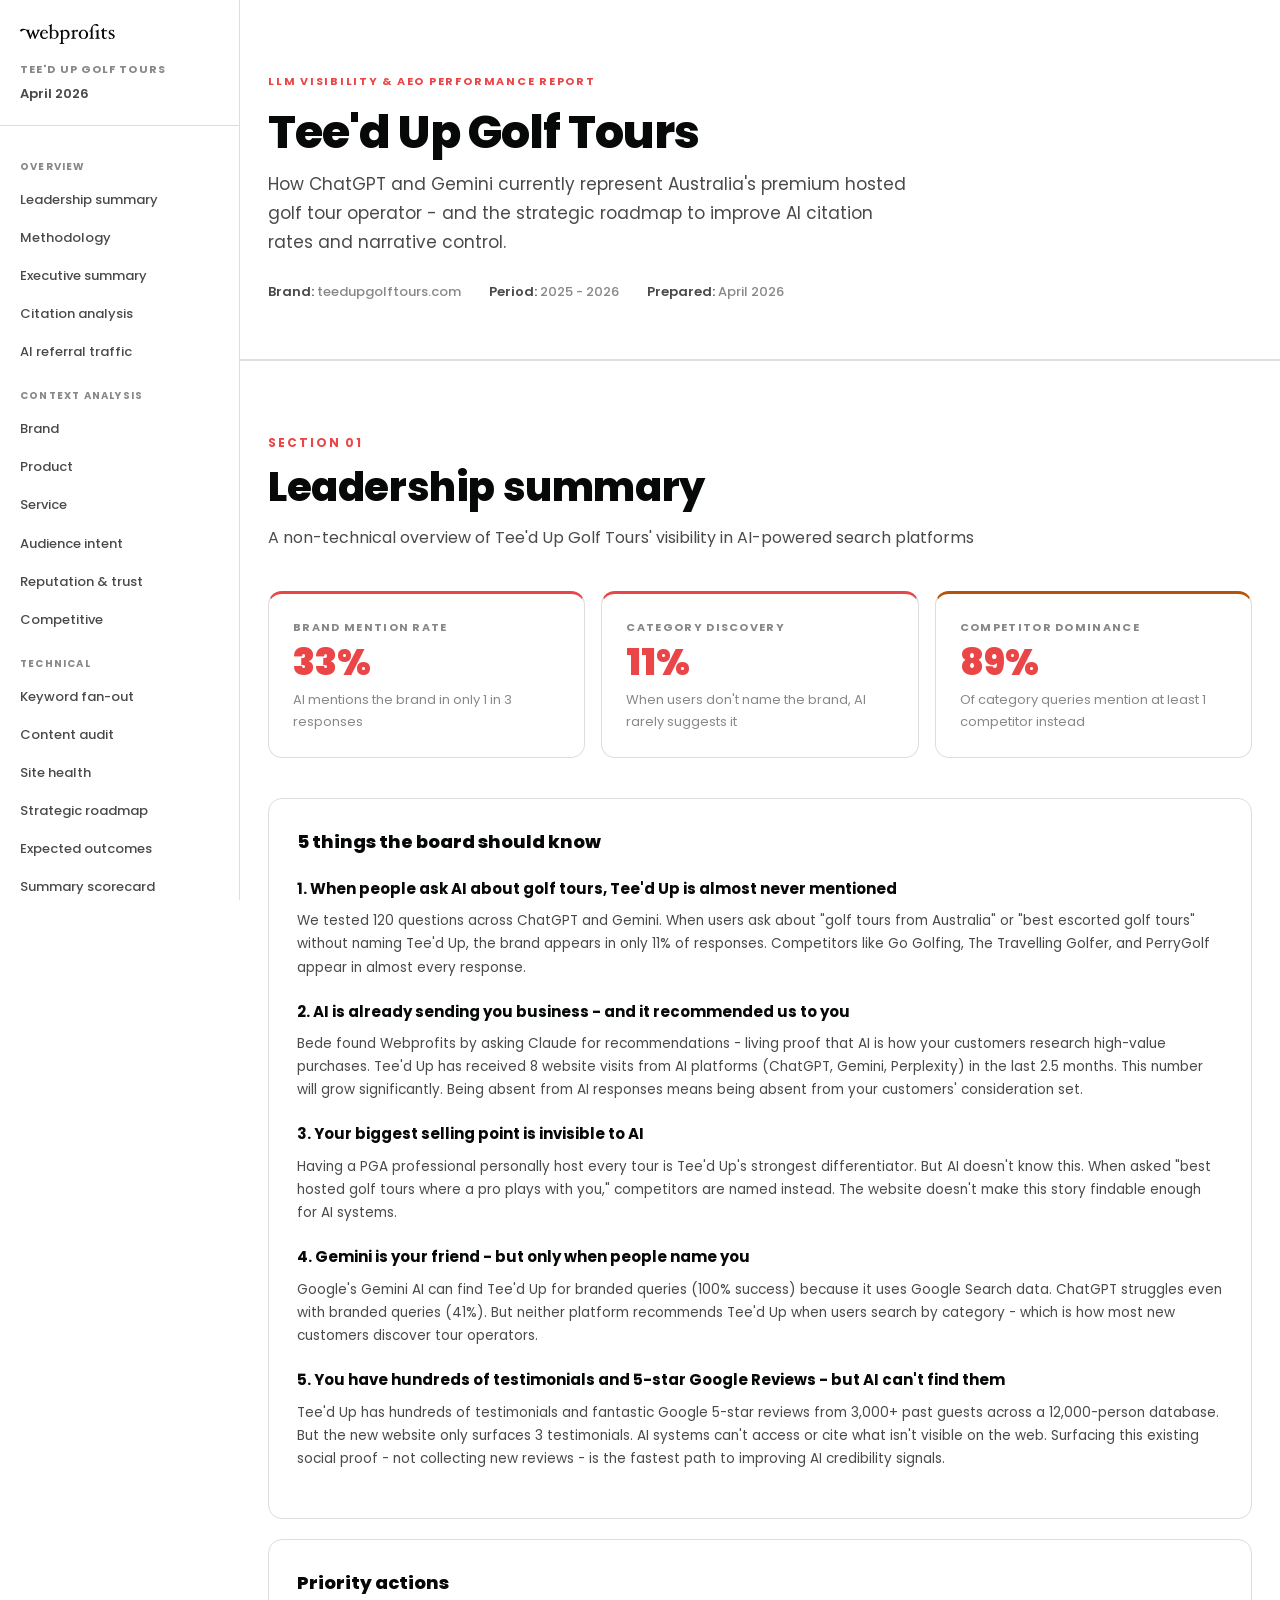
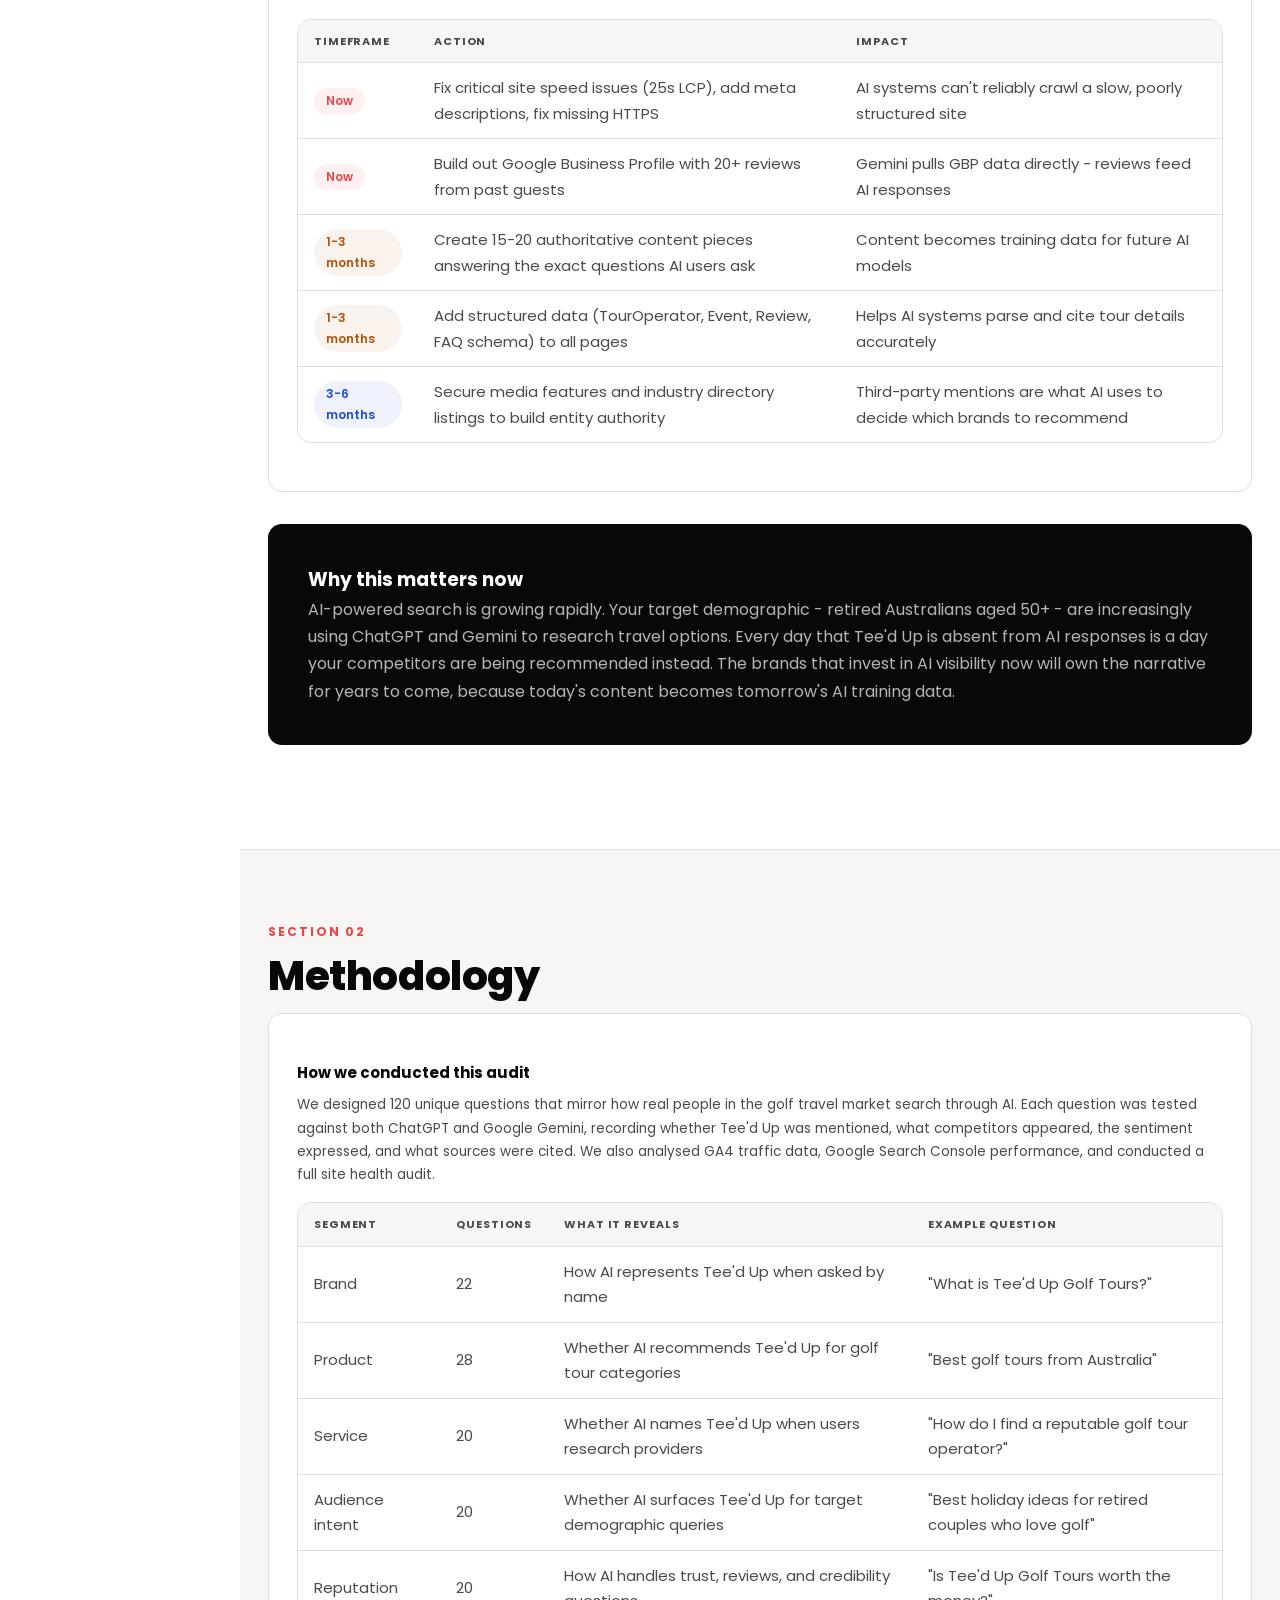
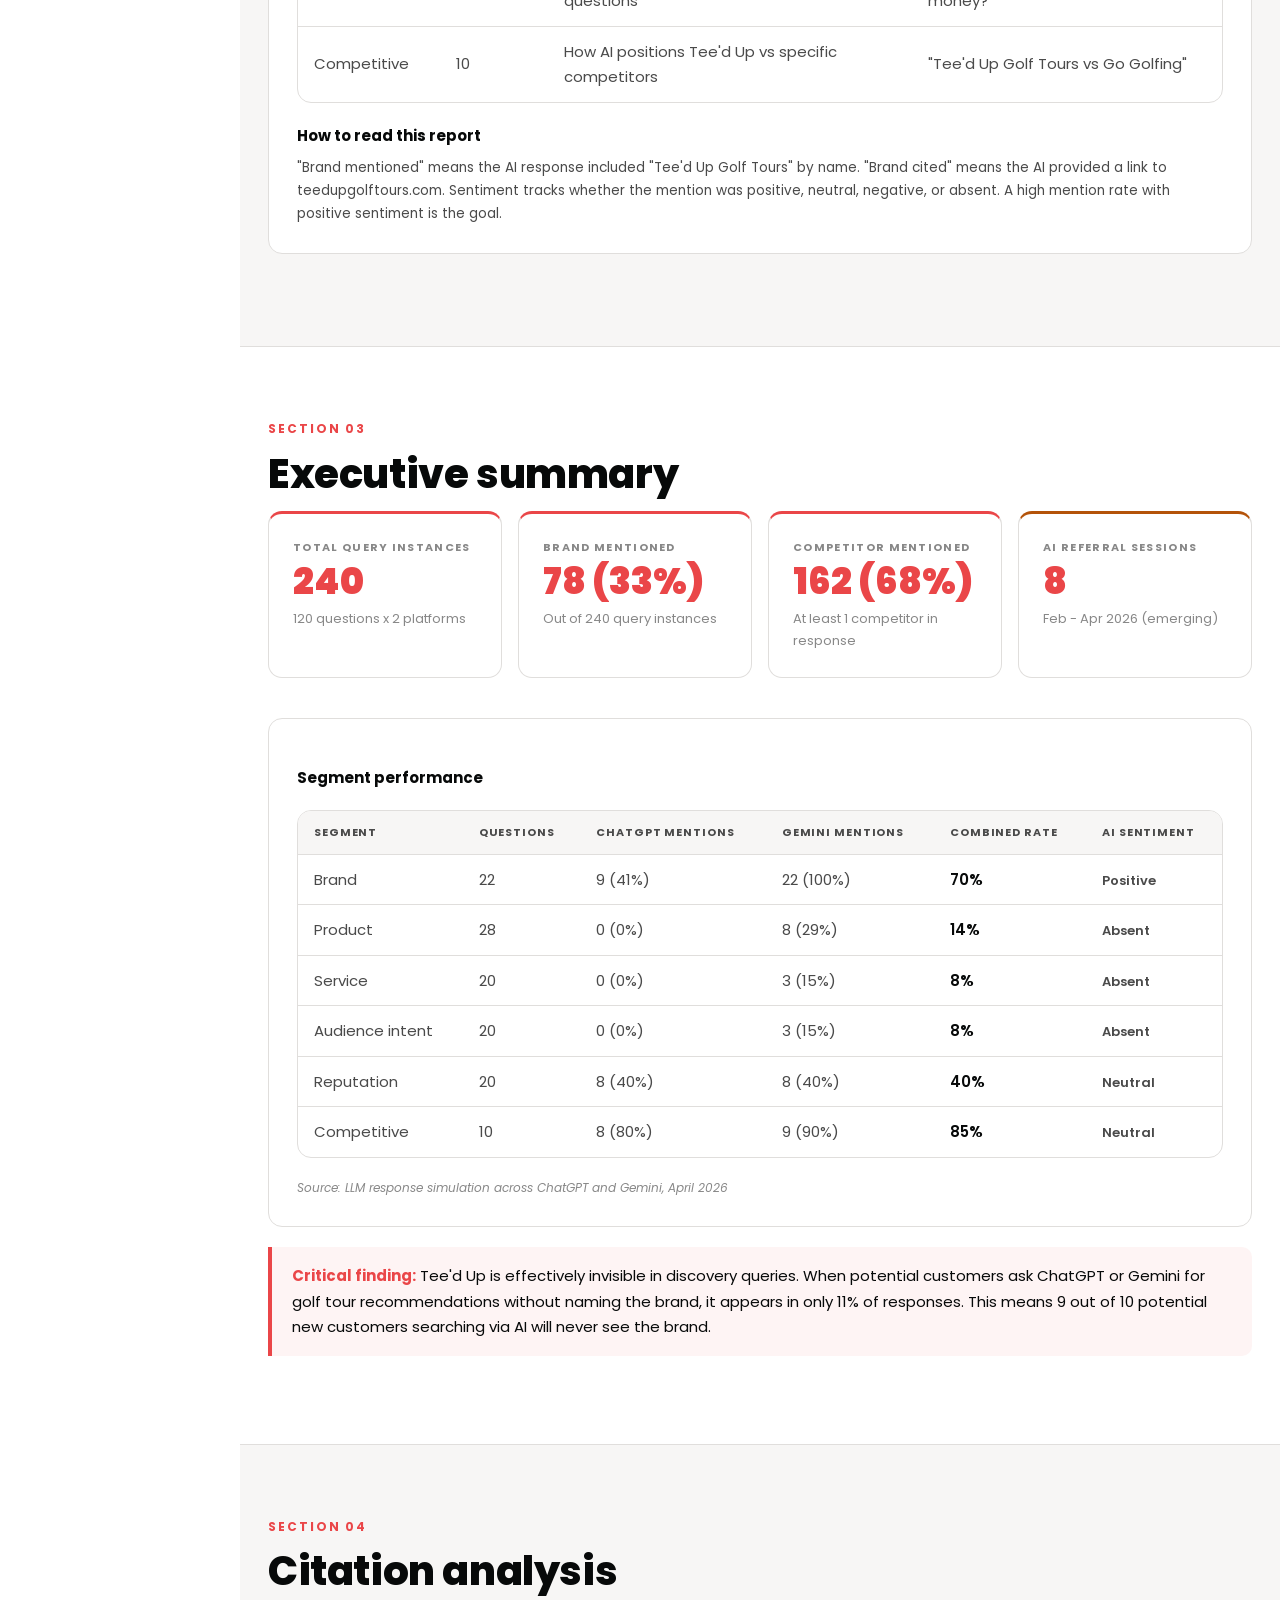
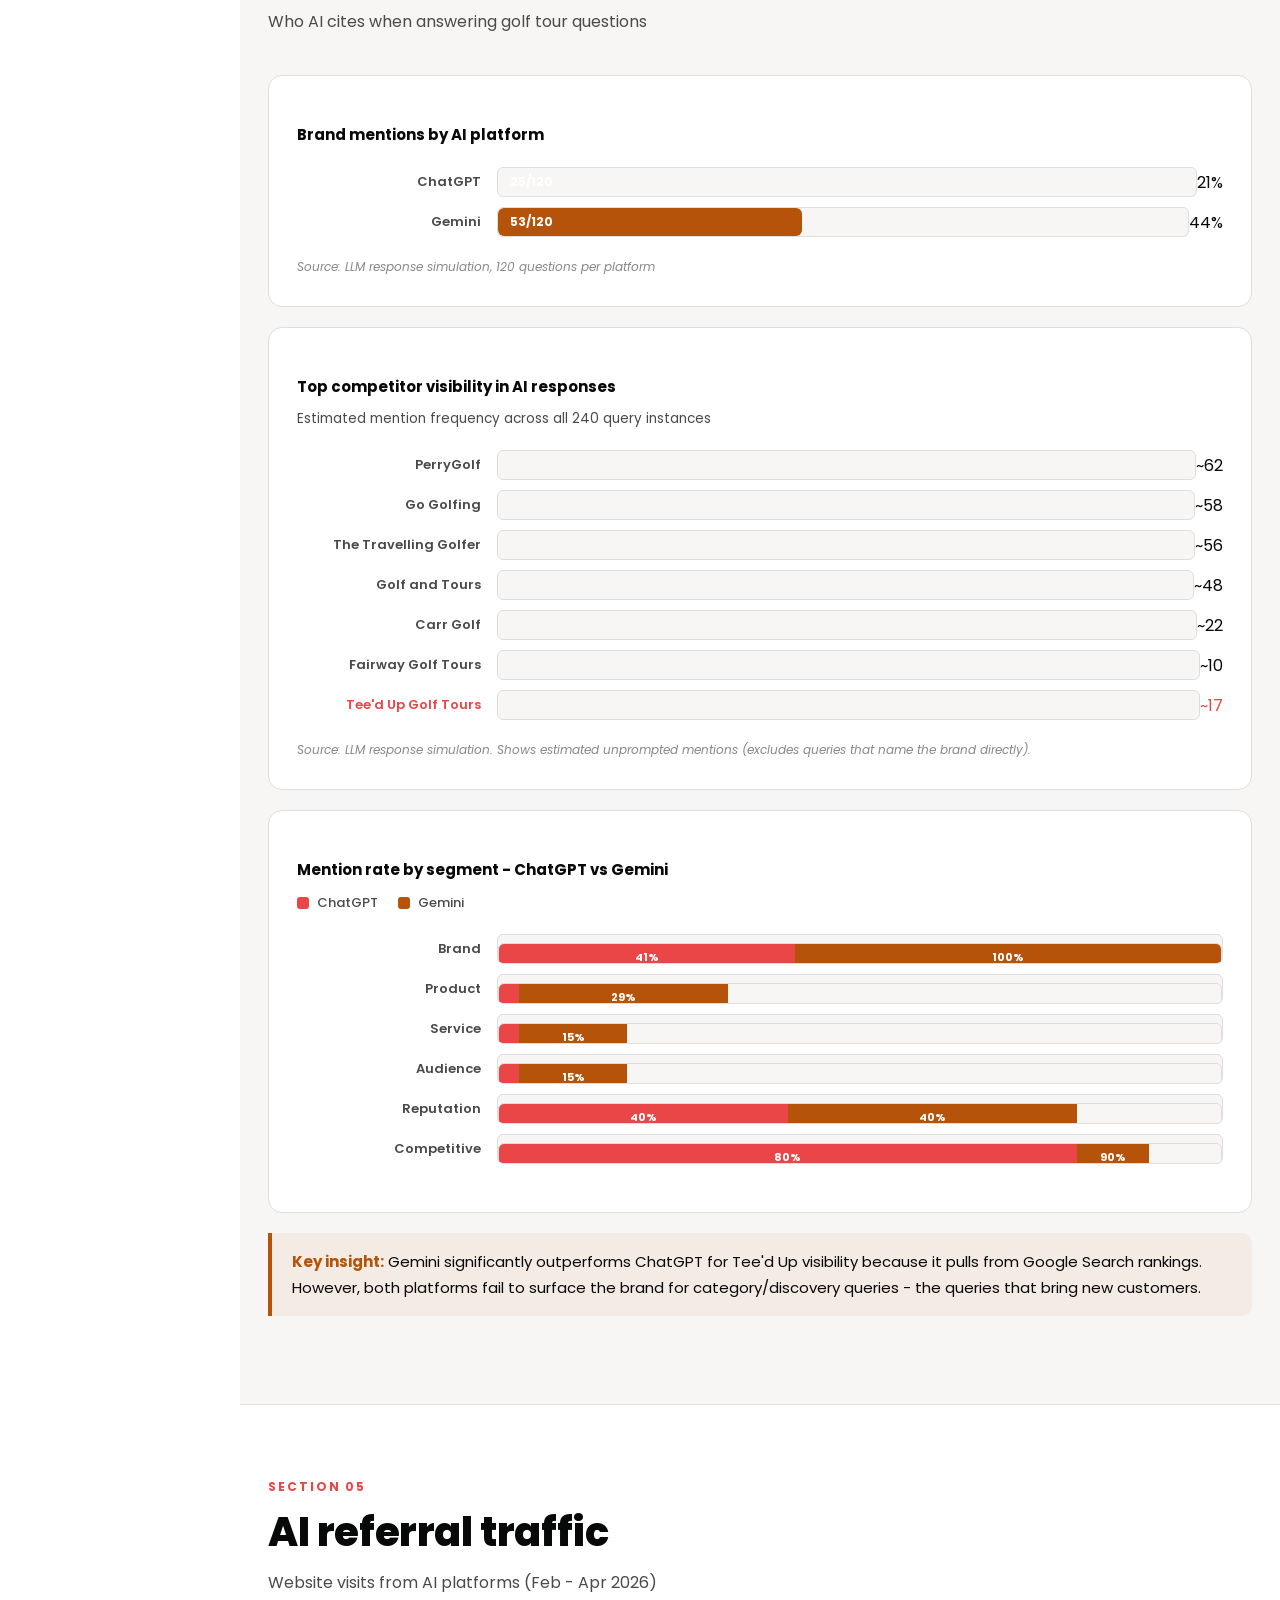
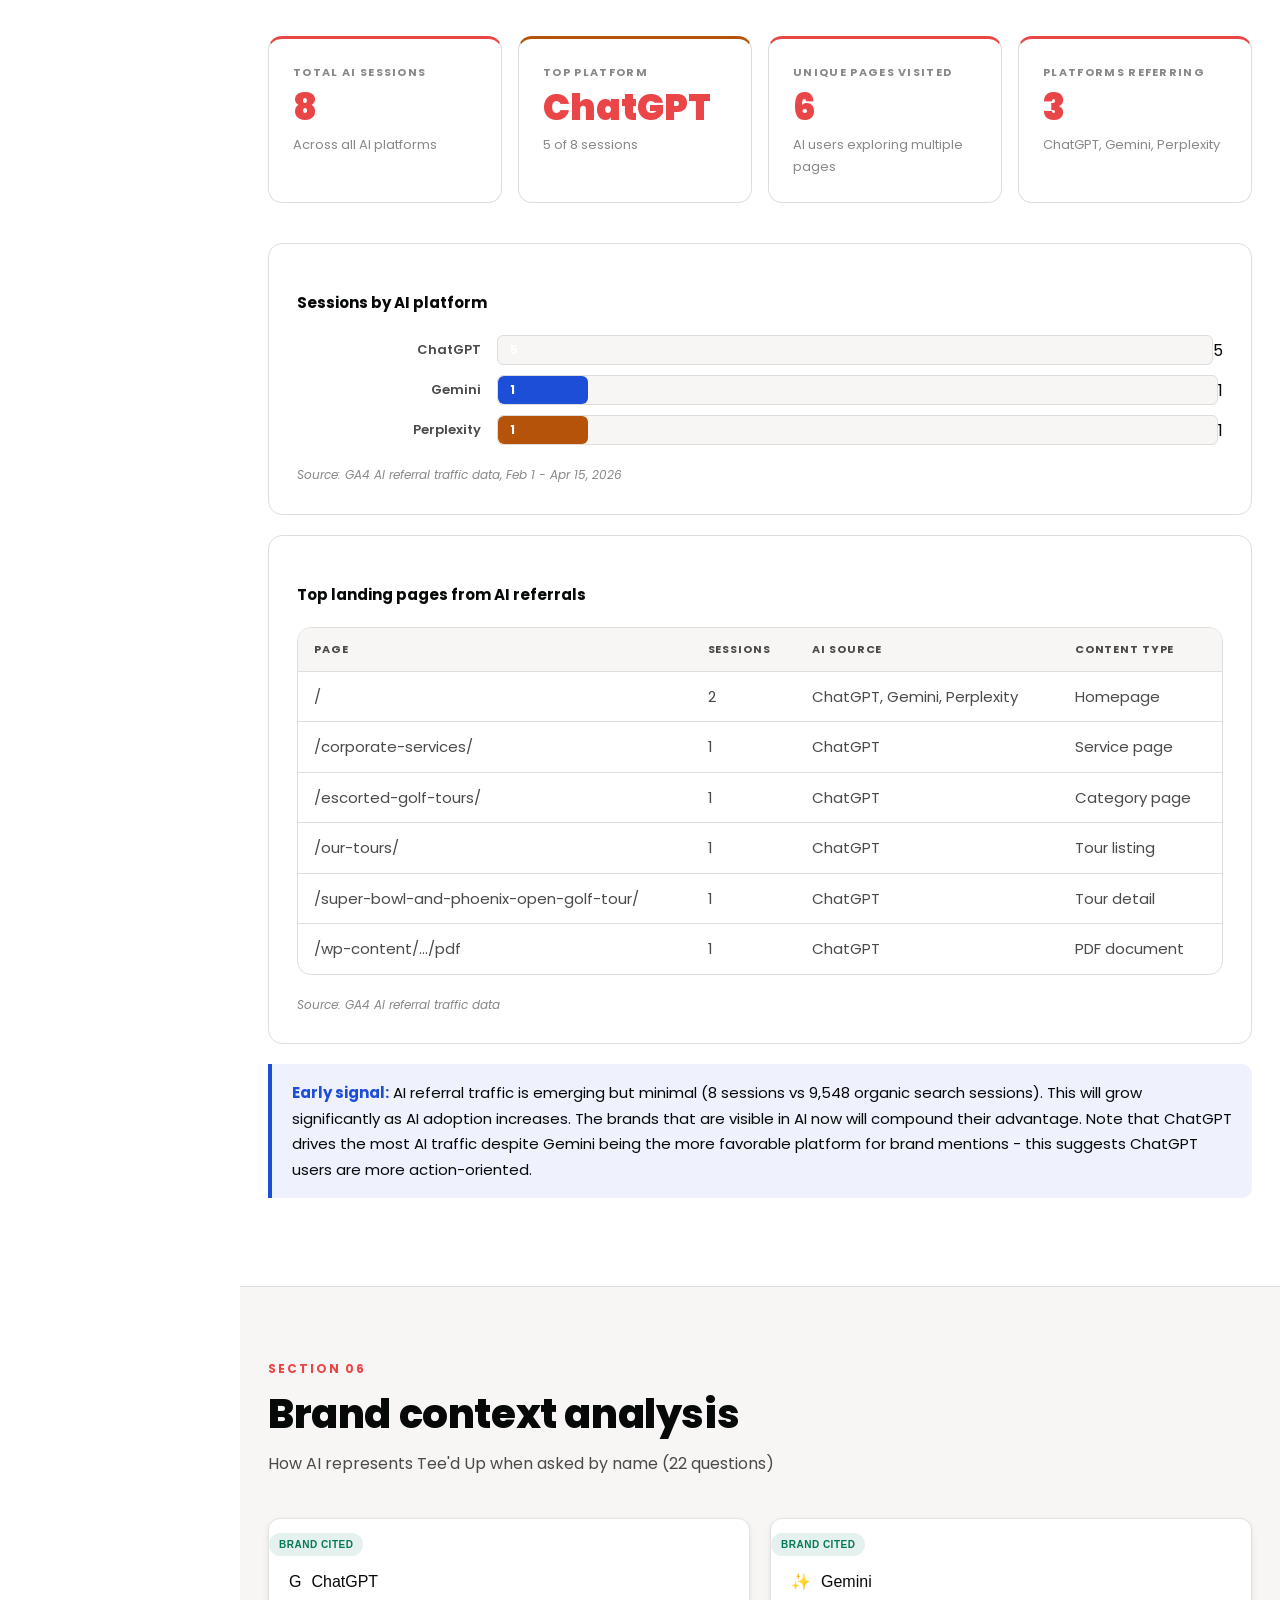
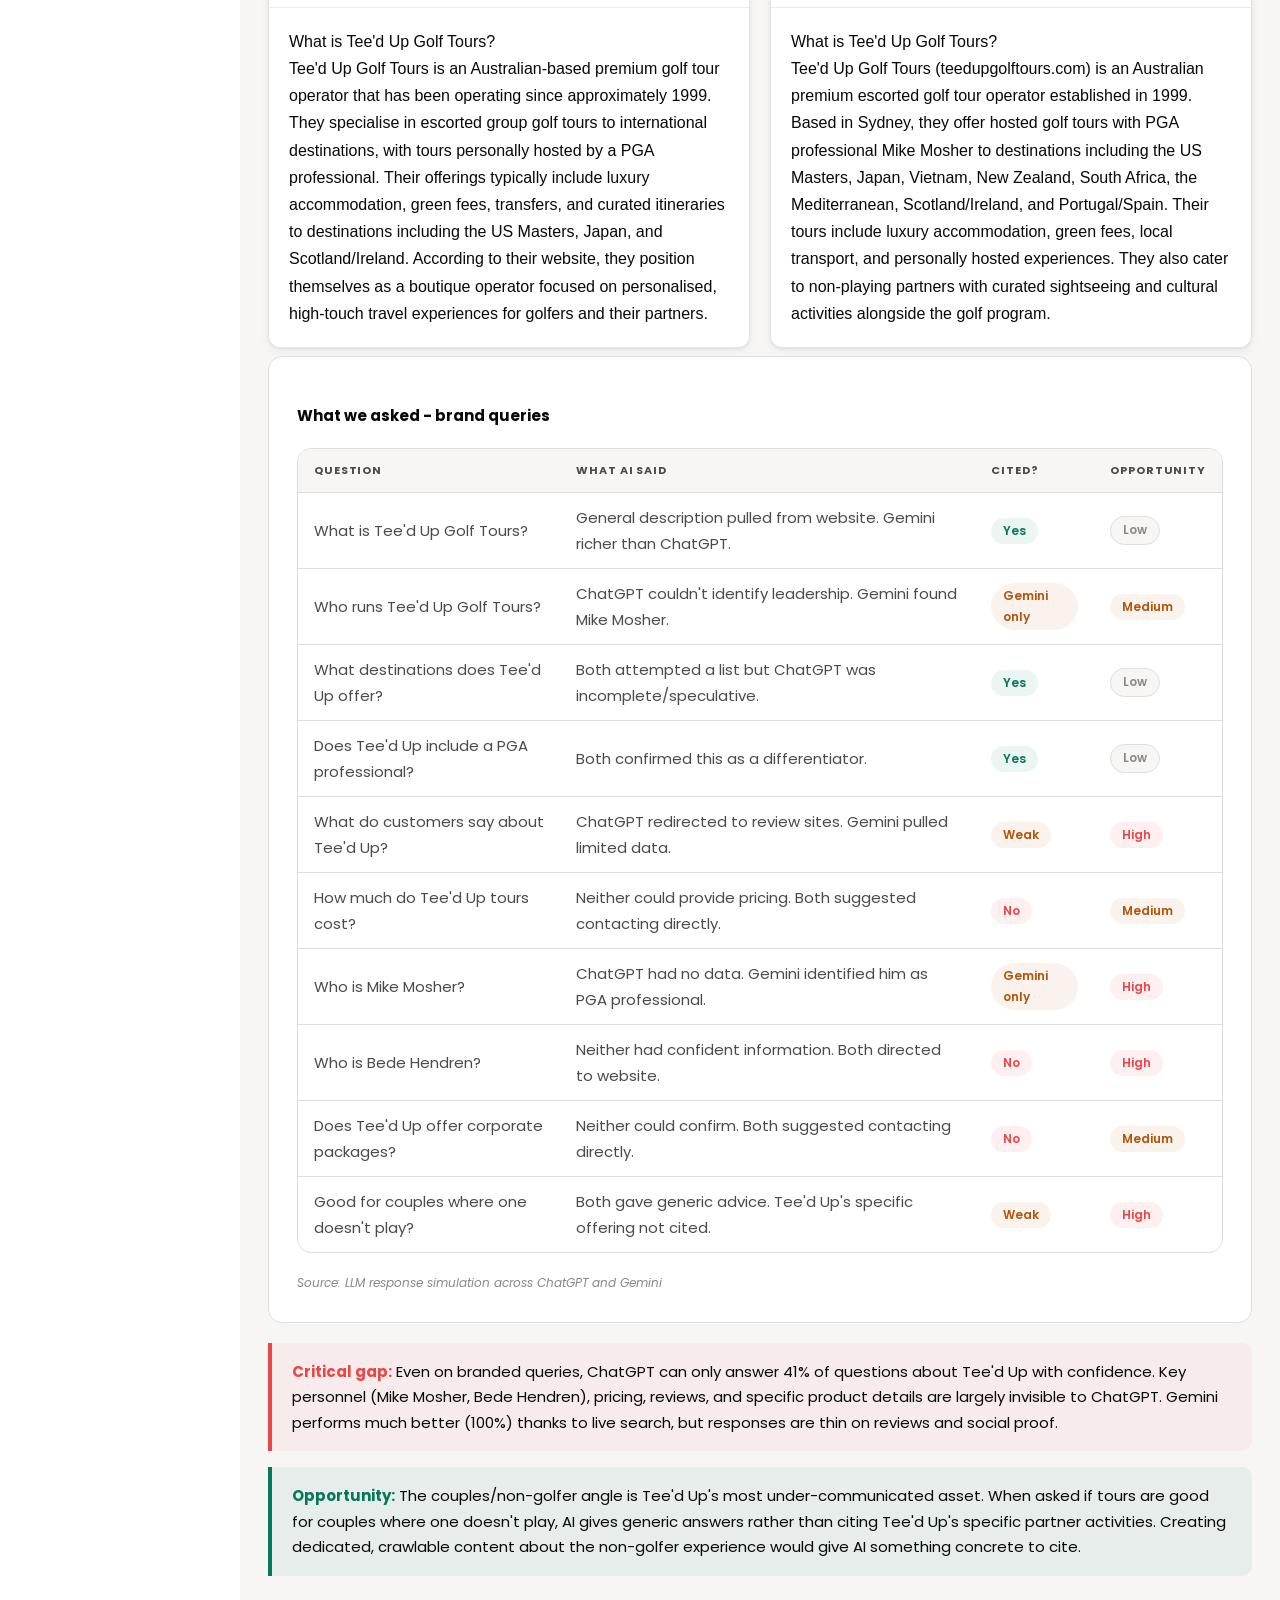
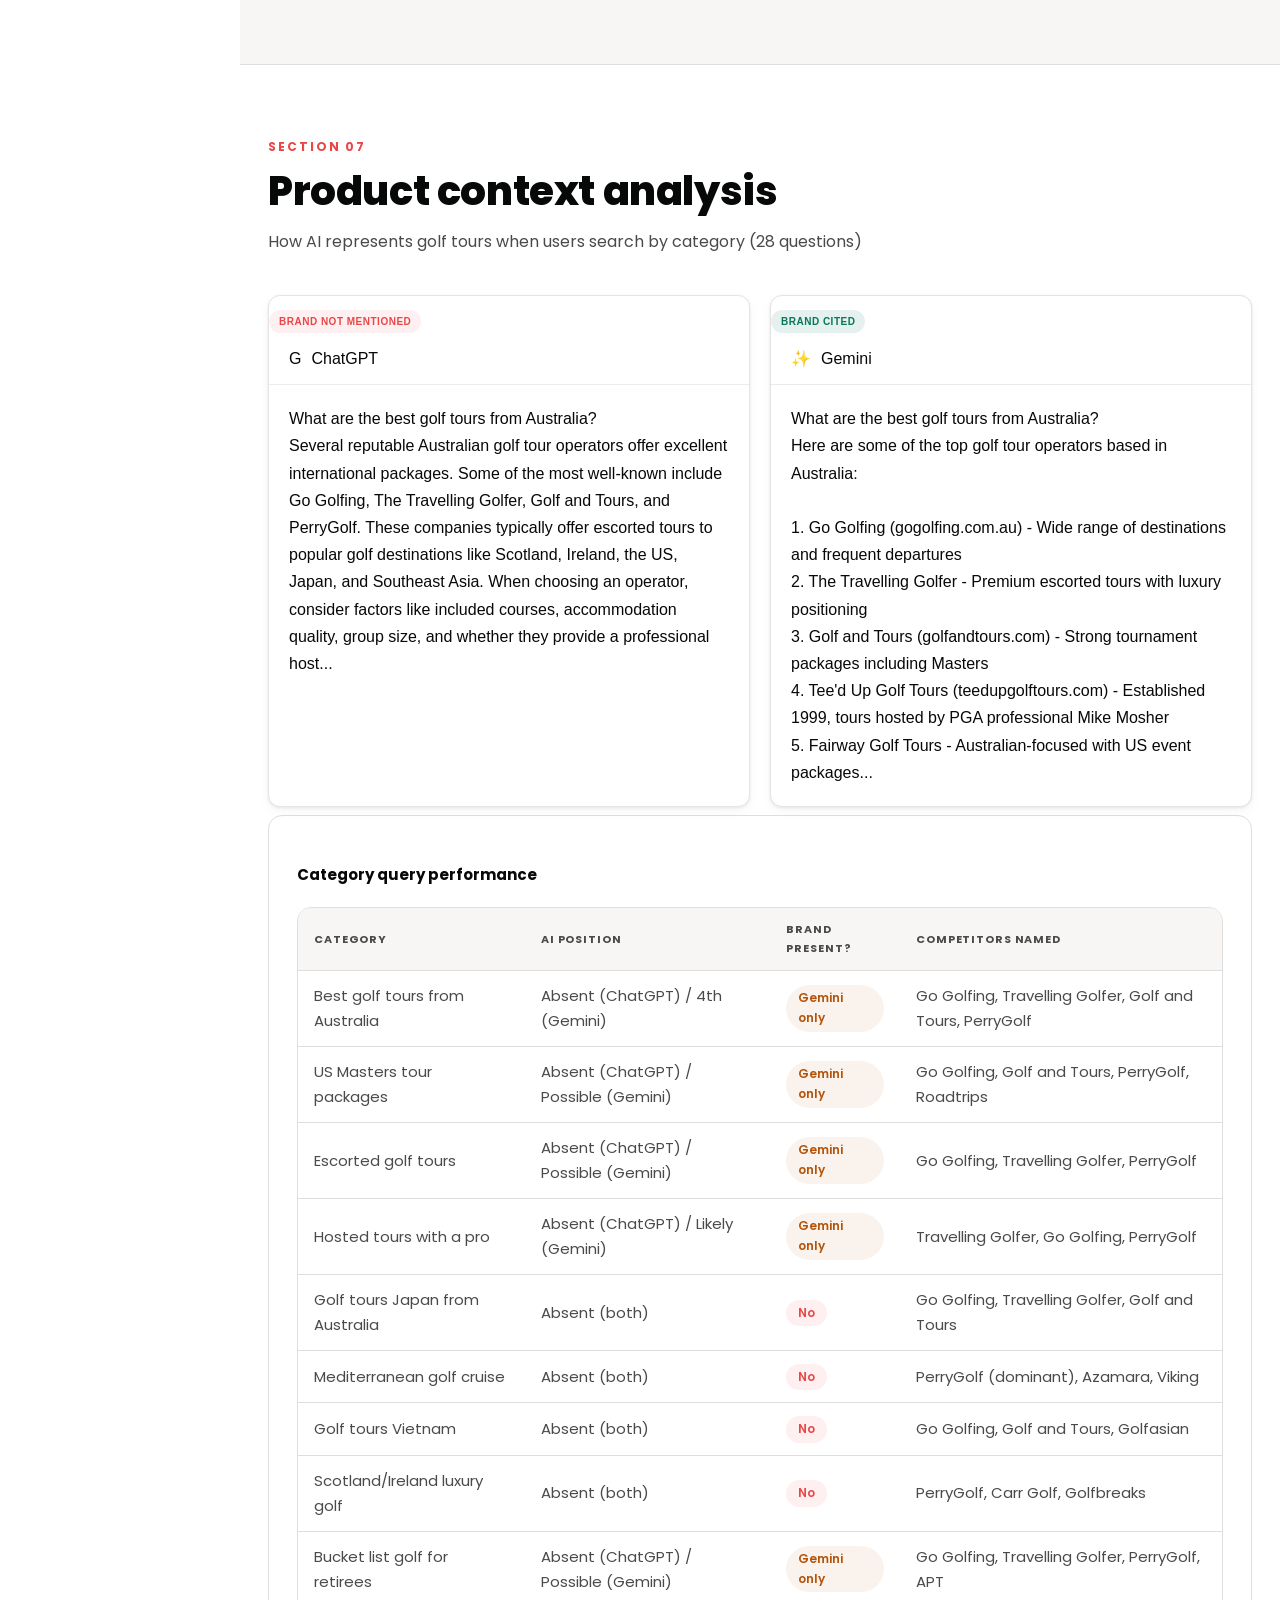
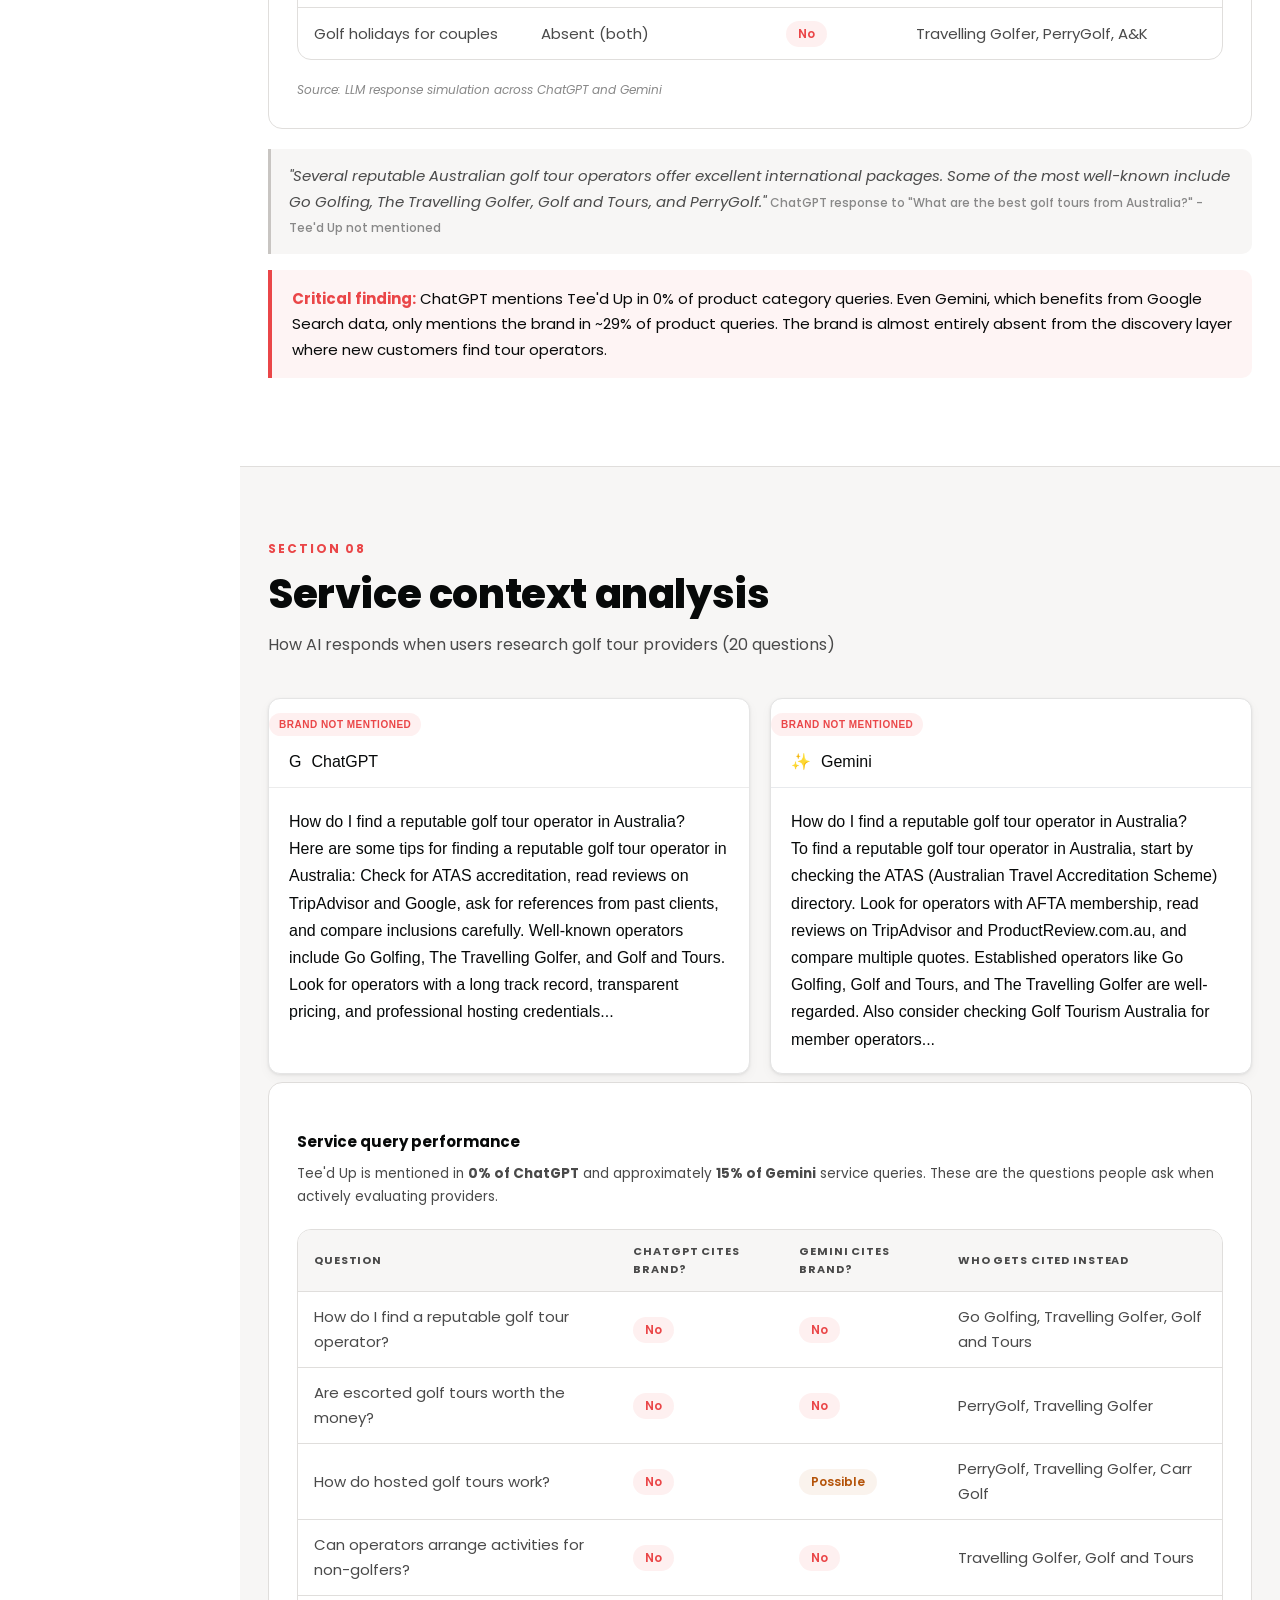
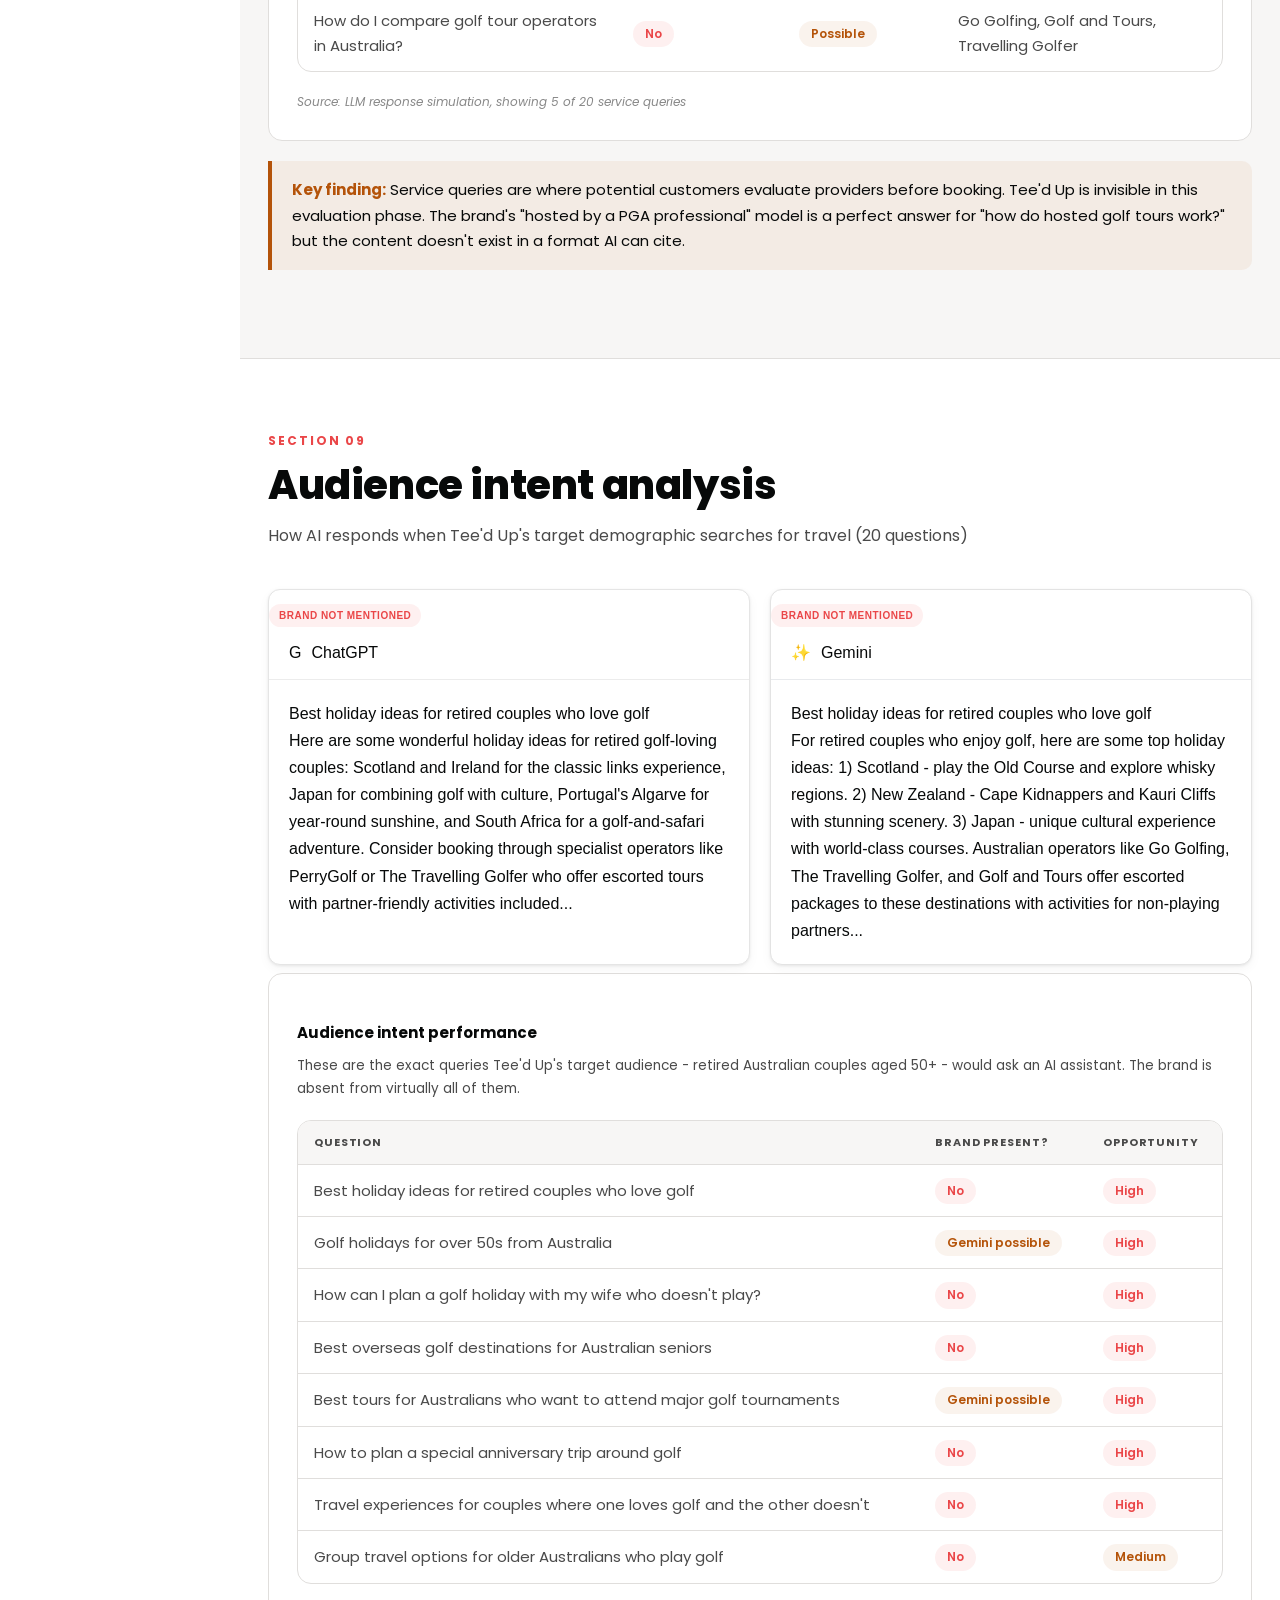
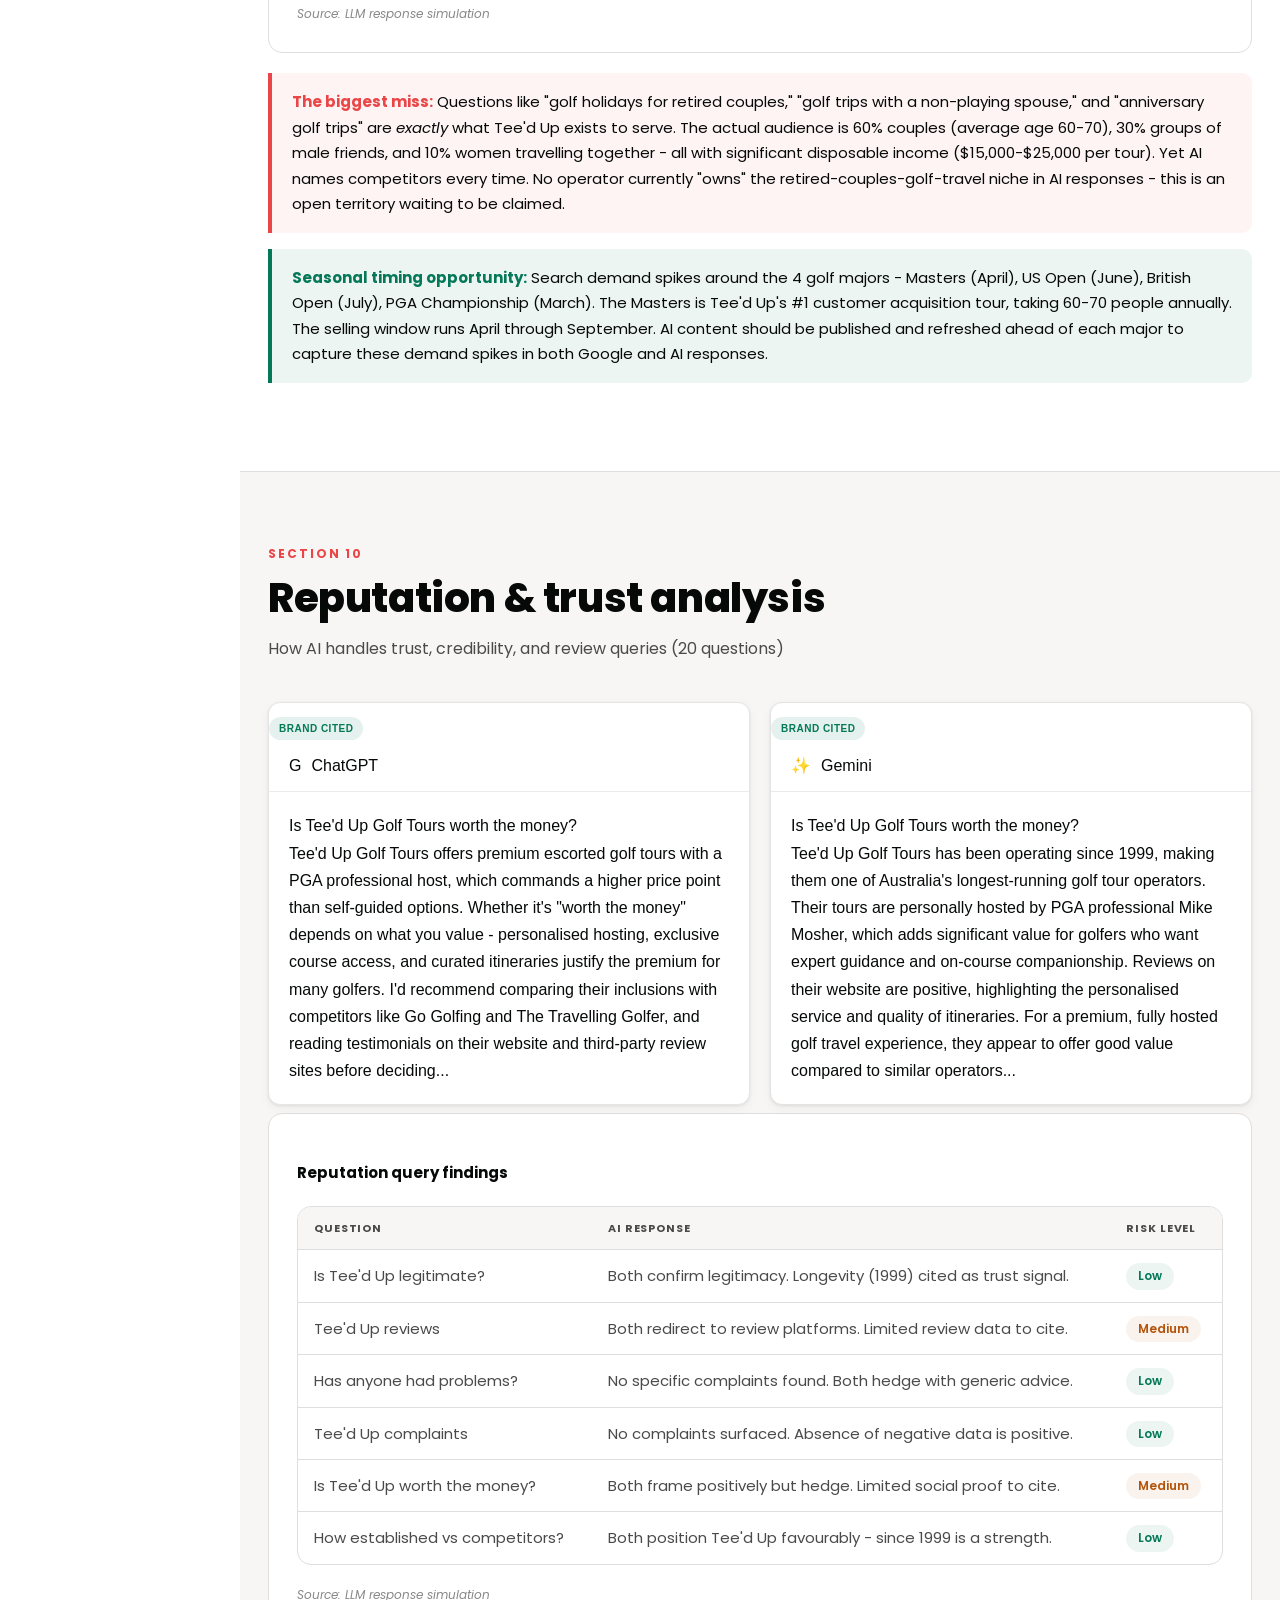
==== commit 3963a6f2: "Add expected outcomes section with commercial impact projections Co-Authored-By: Claude Opus 4.6 <no" ====
--- a/teedup-golf-tours-llm-visibility-apr-2026/index.html
+++ b/teedup-golf-tours-llm-visibility-apr-2026/index.html
@@ -757,6 +757,7 @@
     <a class="sidebar-section-link" href="#content-audit">Content audit</a>
     <a class="sidebar-section-link" href="#site-health">Site health</a>
     <a class="sidebar-section-link" href="#roadmap">Strategic roadmap</a>
+    <a class="sidebar-section-link" href="#outcomes">Expected outcomes</a>
     <a class="sidebar-section-link" href="#scorecard">Summary scorecard</a>
   </div>
   <div class="sidebar-footer">
@@ -2062,10 +2063,72 @@
   </div>
 </section>
 
+<!-- ==================== EXPECTED OUTCOMES ==================== -->
+<section id="outcomes">
+  <div class="container">
+<span class="section-label">Section 16</span>
+    <h2 class="section-title">Expected outcomes</h2>
+    <p class="section-desc">What changes if Tee'd Up executes this roadmap - and what stays the same if they don't</p>
+
+  <div class="callout-blue">
+    <strong>How to read this section:</strong> The projections below are based on the current data in this report (128 ranked keywords, 8 AI referral sessions, 33% brand mention rate, 11% category discovery rate) combined with benchmark improvements seen across comparable brands after implementing structured data, content, and authority-building strategies. These are directional targets, not guarantees - but they represent realistic outcomes if the roadmap is executed consistently.
+  </div>
+
+  <div class="card">
+    <h3>By month 3: Foundation fixes start compounding</h3>
+    <div class="table-wrap">
+      <table>
+        <thead><tr><th>Metric</th><th>Current state</th><th>Projected (month 3)</th><th>What drives the change</th></tr></thead>
+        <tbody>
+          <tr><td><strong>AI brand mention rate</strong></td><td>33%</td><td>50-60%</td><td>Surfacing testimonials, adding Review + FAQPage schema, and enriching on-page content gives ChatGPT and Gemini the signals they need to confidently cite the brand</td></tr>
+          <tr><td><strong>AI category discovery</strong></td><td>11%</td><td>20-25%</td><td>Publishing 8-10 category-defining content pieces targeting "golf tours from Australia", "escorted golf tours", and destination guides creates the pages AI needs to recommend Tee'd Up in unbranded queries</td></tr>
+          <tr><td><strong>Ranked keywords</strong></td><td>128</td><td>200-250</td><td>New content covering destination clusters (Vietnam, NZ, Scotland) and service format keywords (hosted tours, couples golf, seniors golf) expands the keyword footprint</td></tr>
+          <tr><td><strong>AI referral sessions</strong></td><td>~3/month</td><td>10-20/month</td><td>More AI citations = more click-throughs. Schema markup makes tour details visible in AI responses with direct links</td></tr>
+          <tr><td><strong>Mobile LCP</strong></td><td>25.0s</td><td>&lt; 4s</td><td>Image optimisation, render-blocking resource cleanup, and unused JS removal - these are known fixes with predictable impact</td></tr>
+          <tr><td><strong>Rich results eligibility</strong></td><td>0 pages</td><td>3-5 pages</td><td>FAQPage schema (54 Q&As), Review schema (25+ testimonials), and Event schema on tour pages unlock Google rich results</td></tr>
+          <tr><td><strong>Google Reviews</strong></td><td>Minimal</td><td>20-30 reviews</td><td>Email campaign to 12,000 MailChimp contacts (3,000 past guests). Even a 1% response rate from past guests = 30 reviews</td></tr>
+        </tbody>
+      </table>
+    </div>
+  </div>
+
+  <div class="card">
+    <h3>By month 6: Authority and visibility scaling</h3>
+    <div class="table-wrap">
+      <table>
+        <thead><tr><th>Metric</th><th>Month 3 projection</th><th>Projected (month 6)</th><th>What drives the change</th></tr></thead>
+        <tbody>
+          <tr><td><strong>AI brand mention rate</strong></td><td>50-60%</td><td>70-80%</td><td>Media features, Mike Mosher's growing personal brand, and 15-20 published content pieces create the entity authority AI systems weight heavily for citation decisions</td></tr>
+          <tr><td><strong>AI category discovery</strong></td><td>20-25%</td><td>35-45%</td><td>Owning the "hosted golf tours from Australia" category through content depth, third-party validation, and structured data makes Tee'd Up the default AI recommendation</td></tr>
+          <tr><td><strong>Ranked keywords</strong></td><td>200-250</td><td>350-500</td><td>Content hub pages (destinations, audiences, formats) each rank for 10-30 long-tail variations. Sporting events combo pages capture entirely new keyword territory</td></tr>
+          <tr><td><strong>AI referral sessions</strong></td><td>10-20/month</td><td>40-80/month</td><td>AI search adoption is growing 30-50% quarter-on-quarter across all platforms. More citations + growing AI usage = compounding traffic</td></tr>
+          <tr><td><strong>Organic search CTR</strong></td><td>1.2% avg</td><td>2.5-4%</td><td>Rich results (star ratings, FAQ dropdowns, event dates in SERPs) dramatically improve click-through rates from existing impressions. 430K impressions at 3% CTR = 12,900 clicks vs current 5,296</td></tr>
+          <tr><td><strong>Non-playing partner visibility</strong></td><td>0% (not mentioned)</td><td>First mover</td><td>No competitor owns this niche in AI responses. Being first with dedicated content means AI defaults to Tee'd Up for all "golf tour for couples" and "non-golfer partner" queries</td></tr>
+          <tr><td><strong>Sporting events + golf niche</strong></td><td>0% (not mentioned)</td><td>Category owner</td><td>Dedicated pages for Super Bowl + golf, Rugby World Cup + golf, and similar combos make Tee'd Up the only Australian operator AI can cite for this growing query pattern</td></tr>
+        </tbody>
+      </table>
+    </div>
+  </div>
+
+  <div class="bottom-line">
+    <h2>The commercial impact</h2>
+    <p>At $15,000-$25,000 per person, Tee'd Up doesn't need hundreds of new leads from AI to see material returns. The maths is straightforward:</p>
+    <p>Currently, AI sends ~3 visitors per month. If this roadmap increases that to 40-80 per month by month 6, and even 2-3% of those visitors convert to an inquiry, that's 1-2 additional qualified inquiries per month from AI alone. At Tee'd Up's price point, converting just 5-10 additional guests per year from AI referrals represents <strong style="color:#fff">$75,000-$250,000 in incremental annual revenue</strong> - from a channel that didn't exist 12 months ago.</p>
+    <p>But the bigger outcome isn't just AI traffic. Every action in this roadmap - content, schema, reviews, authority building - simultaneously improves Google organic performance. The 430,000 annual impressions Tee'd Up already receives will convert at 2-3x the current rate once rich results, star ratings, and better content are in place. That organic uplift alone could double click volume from 5,296 to 10,000-13,000 clicks per year.</p>
+    <p style="margin-top:16px;color:rgba(255,255,255,0.9)"><strong style="color:#fff">Combined projected impact:</strong> 2-3x organic search traffic + a new AI referral channel generating 1-2 qualified inquiries per month, with the fastest growth in uncontested niches (couples golf, sporting event combos, non-playing partners) where no competitor currently has visibility.</p>
+    <div class="source-note">Based on current traffic data (GA4, GSC), AI referral data, keyword research (DataForSEO), and LLM citation analysis from this report. AI search adoption rates sourced from industry benchmarks.</div>
+  </div>
+
+  <div class="finding">
+    <strong>What happens if nothing changes:</strong> AI search adoption is accelerating. ChatGPT, Gemini, and Perplexity are becoming the default research tool for high-value purchase decisions - exactly the kind of decision a $15-25K golf tour represents. Competitors like Go Golfing, Golf &amp; Tours, and Perry Golf already have stronger AI citation profiles. Every month without action widens the gap. The cost of inaction isn't staying where you are - it's falling further behind as competitors and AI platforms evolve around you.
+  </div>
+  </div>
+</section>
+
 <!-- ==================== SUMMARY SCORECARD ==================== -->
 <section class="alt" id="scorecard">
   <div class="container">
-<span class="section-label">Section 16</span>
+<span class="section-label">Section 17</span>
     <h2 class="section-title">Summary scorecard</h2>
 
   <div class="card">
